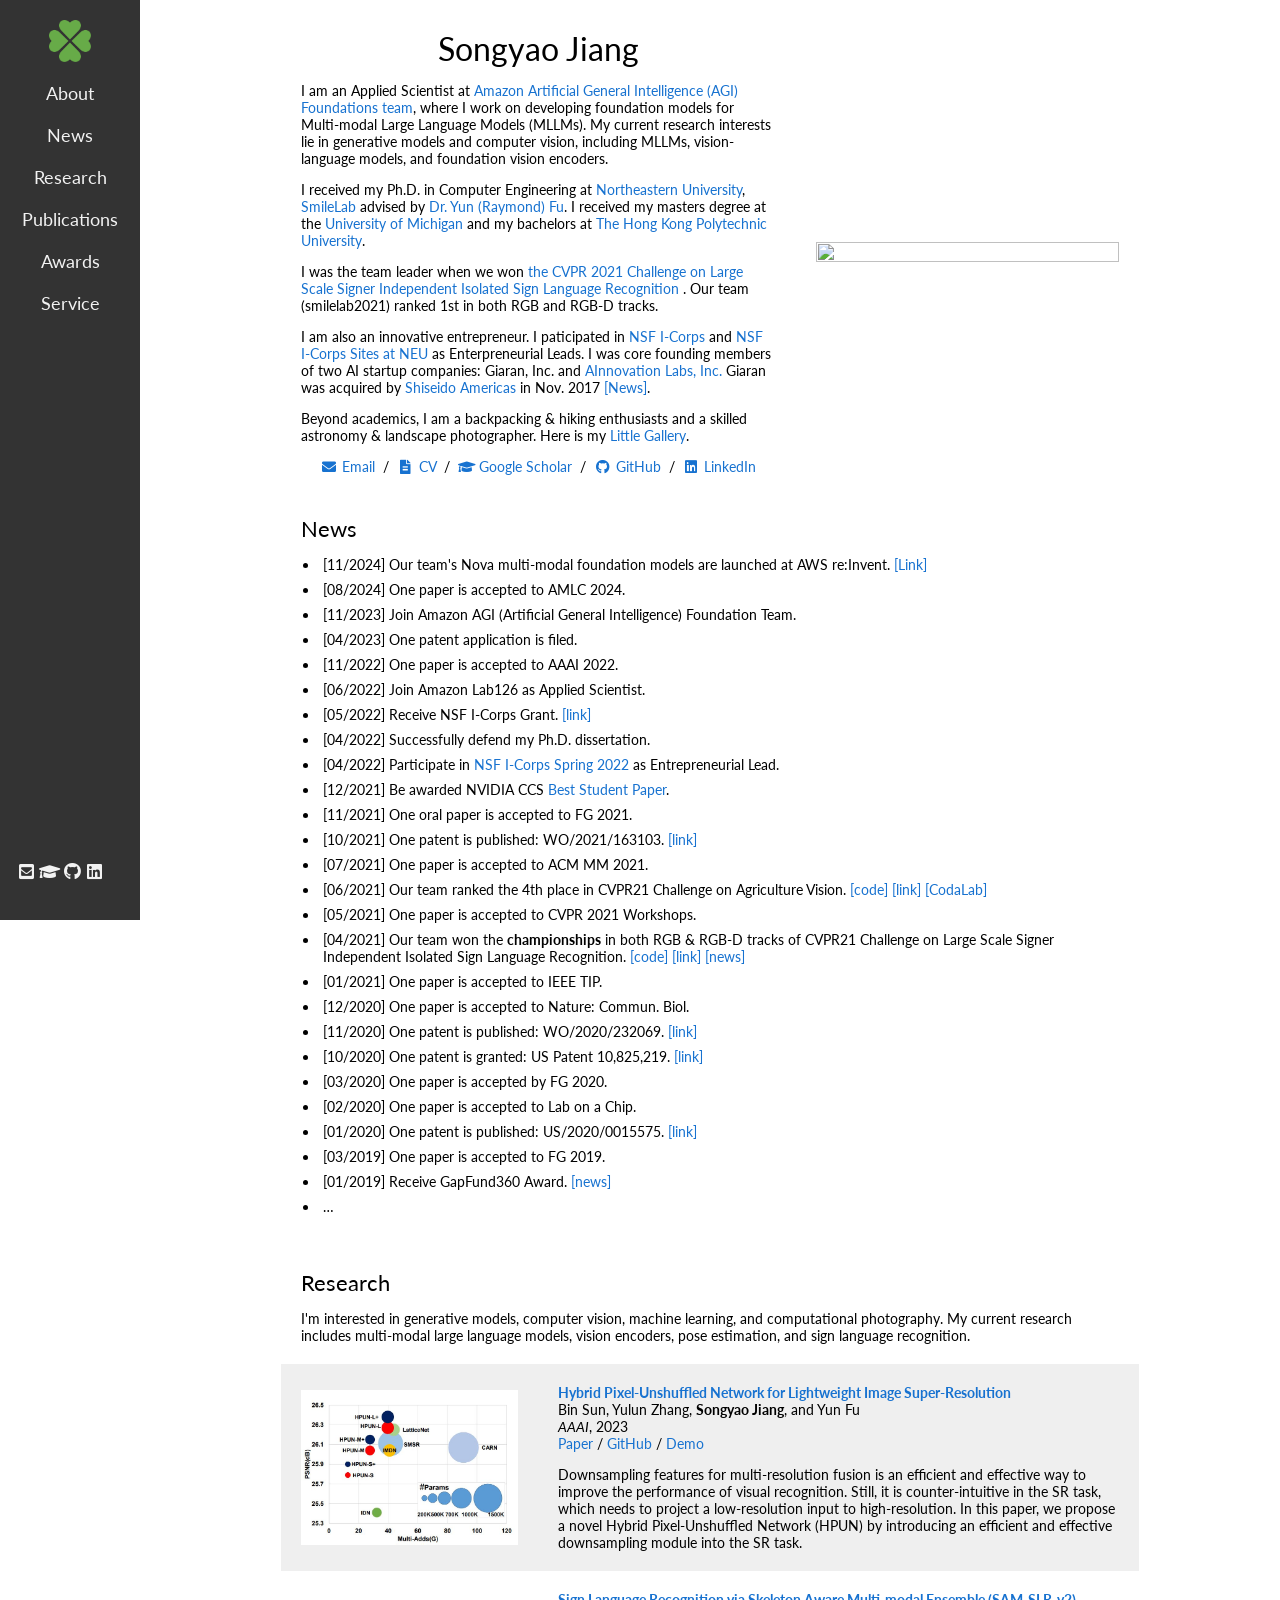
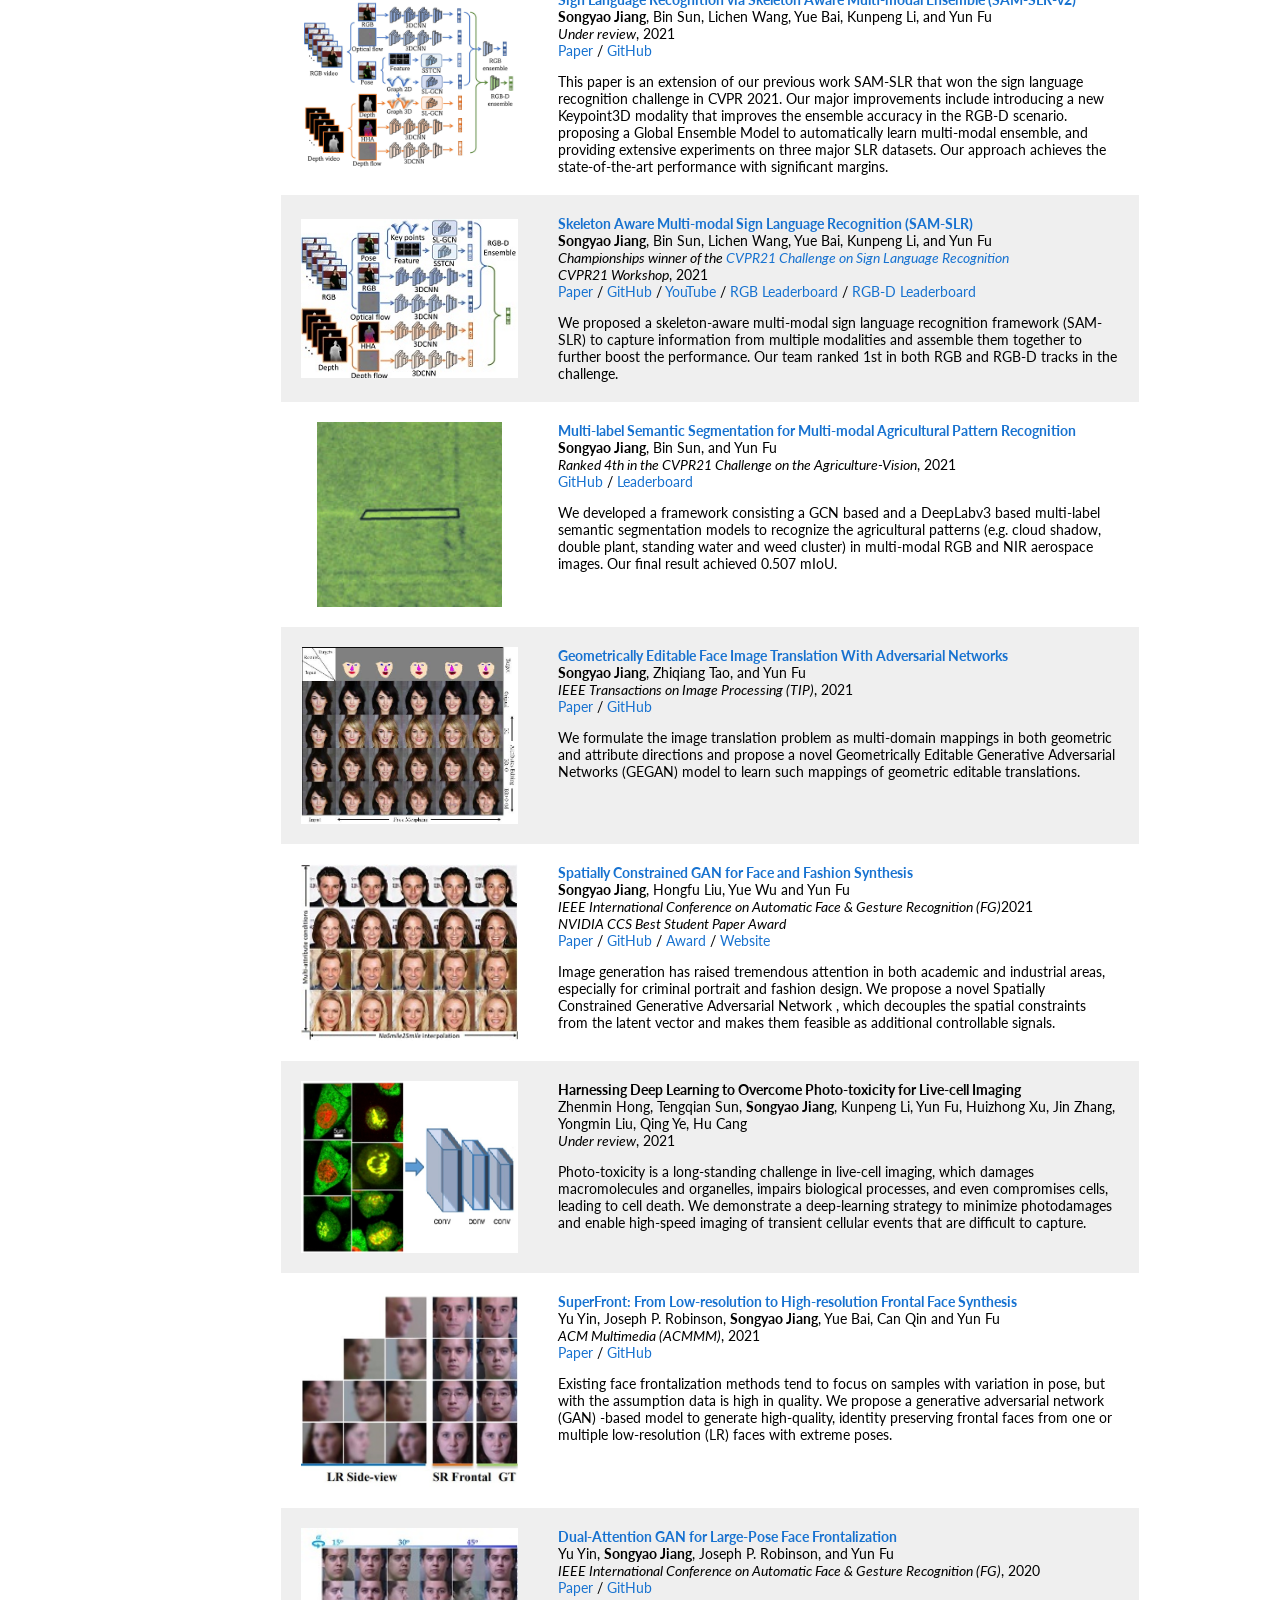
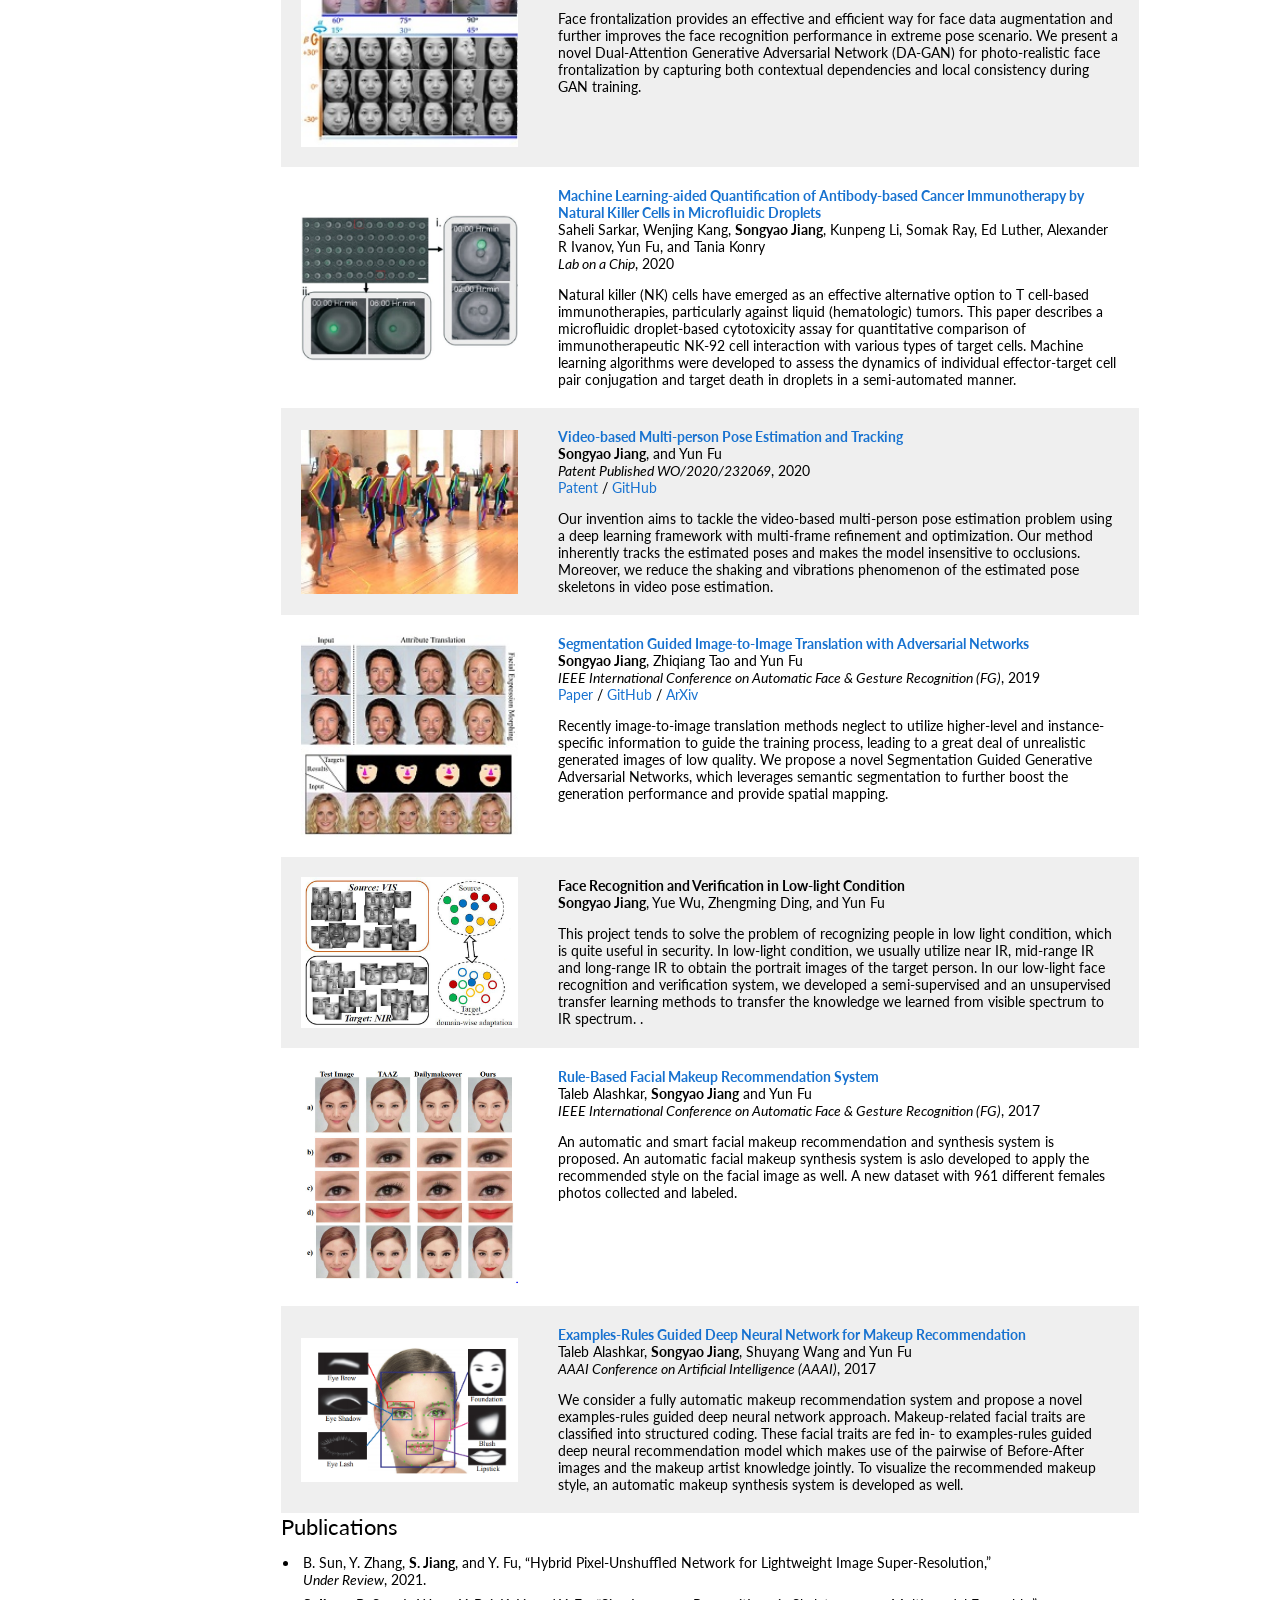
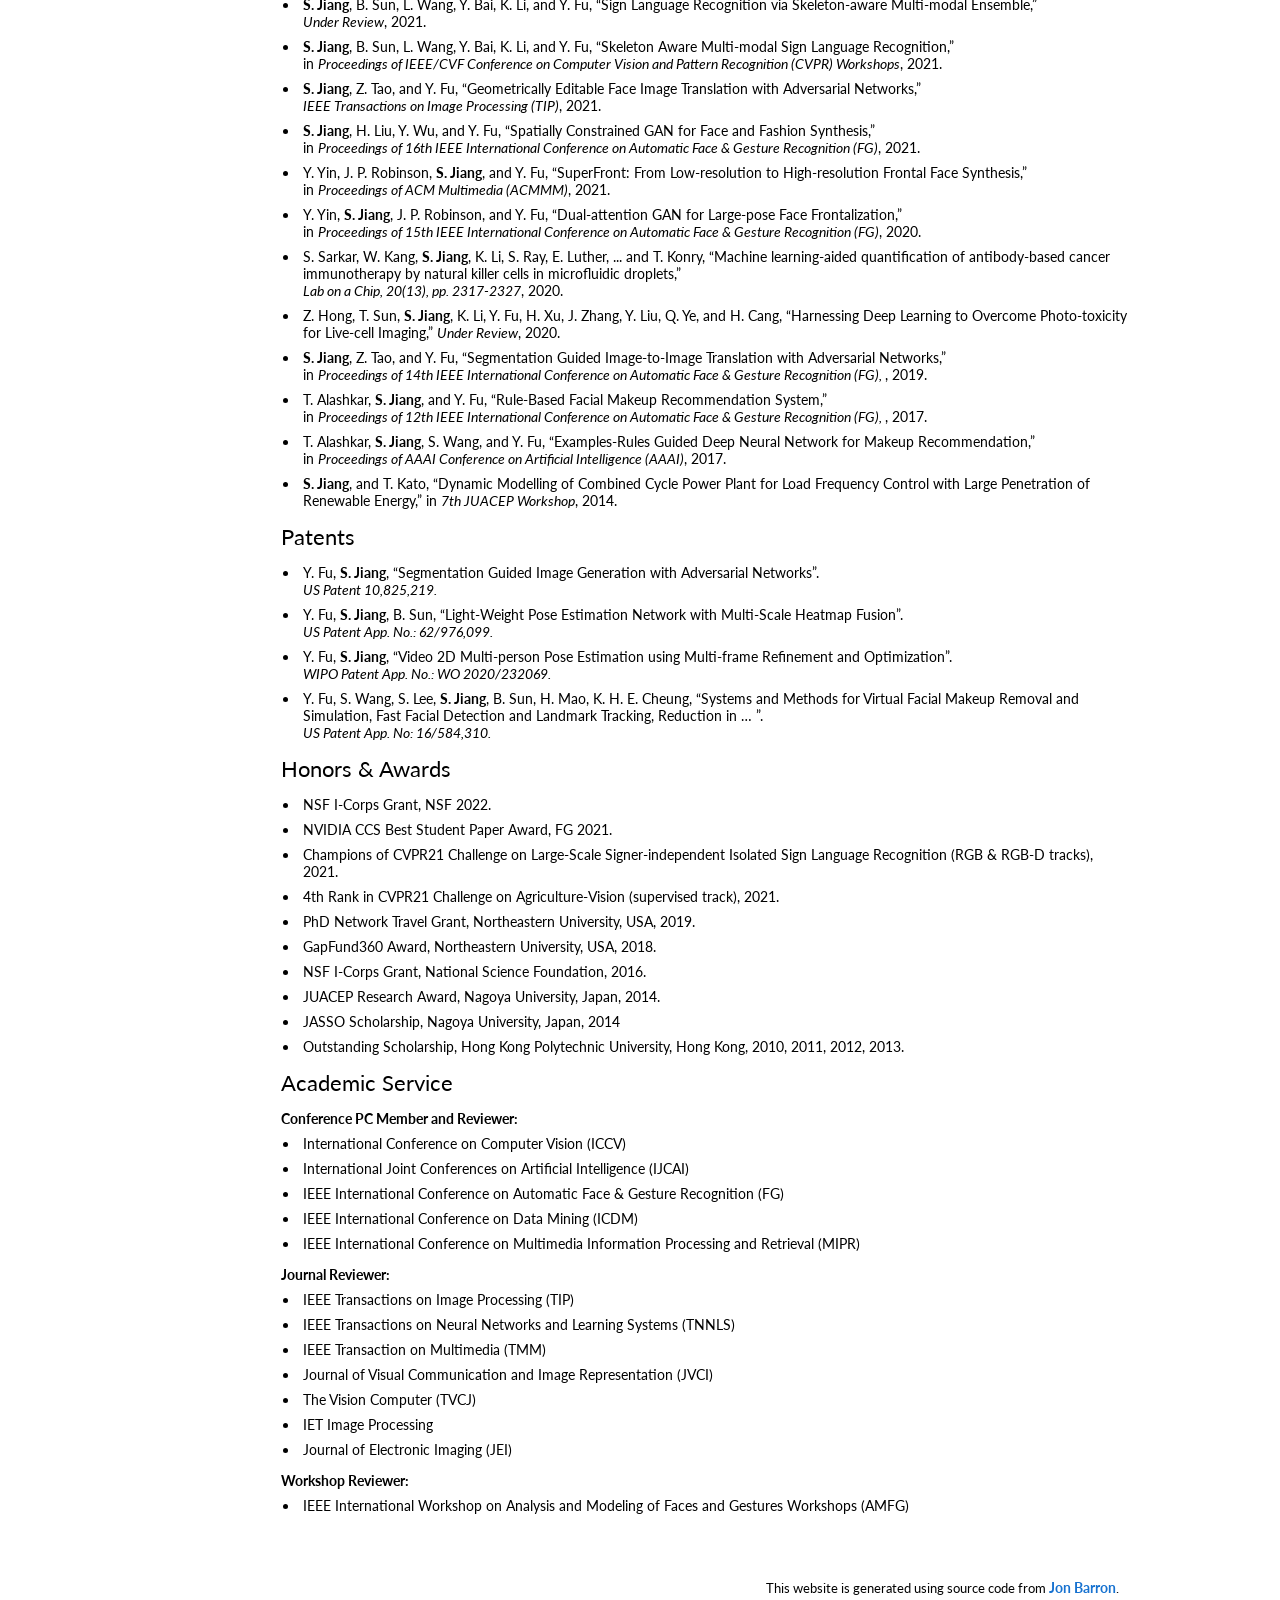
==== index.html @ c7ba7ad6 "update news" ====
<!DOCTYPE HTML PUBLIC "-//W3C//DTD HTML 4.01 Transitional//EN">
<html lang="en">
  <head>
    <!-- Global site tag (gtag.js) - Google Analytics -->
    <script async src="https://www.googletagmanager.com/gtag/js?id=UA-132141027-1"></script>
    <script>
      window.dataLayer = window.dataLayer || [];
      function gtag(){dataLayer.push(arguments);}
      gtag('js', new Date());

      gtag('config', 'UA-132141027-1');
    </script>
    <meta name=viewport content="width=device-width">
    <meta name="generator" content="HTML Tidy for Linux/x86 (vers 11 February 2007), see www.w3.org">
    <link rel="icon" type="image/png" href="img/clover.png">
    <title>Songyao Jiang's Homepage</title>
    <!-- <meta http-equiv="Content-Type" content="text/html; charset=us-ascii"> -->
    <meta charset="utf-8">
    <meta http-equiv="X-UA-Compatible" content="IE=edge">
    <link href='https://fonts.googleapis.com/css?family=Lato:400,700,400italic,700italic' rel='stylesheet' type='text/css'>
    <link href="https://cdnjs.cloudflare.com/ajax/libs/font-awesome/5.15.4/css/all.min.css" rel="stylesheet" type='text/css'>
    <link href="https://cdn.rawgit.com/jpswalsh/academicons/master/css/academicons.min.css" rel="stylesheet" type='text/css'>
    <link href="css/font.css" rel="stylesheet" type="text/css">
    <!-- <link href="font/stylesheet.css" rel="stylesheet"> -->
    <!-- main stylesheet -->
    <link href="css/main.css" rel="stylesheet" type="text/css">
  </head>

  <body>
    <div class="sidenav">
      <img src="img/clover.png" align="center" width="30%" alt="clover">
      <!-- <chinesename>姜淞耀</chinesename> -->
      <a href="#about">About</a>
      <a href="#news">News</a>
      <a href="#research">Research</a>
      <a href="#pub">Publications</a>
      <a href="#awards">Awards</a>
      <a href="#service">Service</a>
      <p>
        <a href="mailto:jiangsongyao@gmail.com"><i class="fas fa-fw fa-envelope-square"></i></a>
        <a href="doc/CV_Songyao_Jiang_202304.pdf" target="_blank"><i class="ai fa-fw ai-cv-square"></i></a>
        <a href="https://scholar.google.com/citations?user=Q5E2uoMAAAAJ" target="_blank"><i class="fas fa-fw fa-graduation-cap"></i></a>
        <a href="https://github.com/jackyjsy" target="_blank"><i class="fab fa-fw fa-github" aria-hidden="true"></i></a>
        <a href="https://www.linkedin.com/in/songyao-jiang-739816149/" target="_blank"><i class="fab fa-fw fa-linkedin"></i></a> 
      </p>
    </div>
    <div class="topnav">
      <img src="img/clover.png" width="20px" alt="clover">
      <!-- <chinesename> 姜淞耀</chinesename> -->
      <a href="#about">About</a>
      <a href="#news">News</a>
      <a href="#research">Research</a>
      <a href="#pub">Publications</a>
      <a href="#awards">Awards</a>
      <!-- <a href="#service">Service</a> -->
      <!-- <a href="mailto:jiangsongyao@gmail.com"><i class="fas fa-fw fa-envelope-square"></i></a>
      <a href="doc/CV_Songyao_Jiang_20210901.pdf" target="_blank"><i class="ai fa-fw ai-cv-square"></i></a>
      <a href="https://scholar.google.com/citations?user=Q5E2uoMAAAAJ" target="_blank"><i class="fas fa-fw fa-graduation-cap"></i></a>
      <a href="https://github.com/jackyjsy" target="_blank"><i class="fab fa-fw fa-github" aria-hidden="true"></i></a>
      <a href="https://www.linkedin.com/in/songyao-jiang-739816149/" target="_blank"><i class="fab fa-fw fa-linkedin"></i></a>  -->
    </div>

  <!-- <table width="900" border="0" align="center" cellspacing="0" cellpadding="0" style="padding-left: 140px;"> -->
  <!-- <table style="width:100%;max-width:900px;min-width:600px;border:0px;border-spacing:0px;border-collapse:separate;margin-right:auto;margin-left:auto;padding-left:140px;"> -->
    <table class="all">
    <tr>
    <td>
      <table width="100%" align="center" border="0" cellspacing="0" cellpadding="20">
      <a class="anchor" id="about"></a>
      <tr>
        <td class="hero-top">
          <img src="img/songyao_jiang_2022.png">
        </td>
      </tr>
      <tr>
        <td class="hero-left" valign="middle">
        <p align="center">
          <name>Songyao Jiang</name>
          <!-- <name class="chinesename"> 姜淞耀</name> -->
        </p>
        <p>
          I am an Applied Scientist at <a href="https://aws.amazon.com/what-is/artificial-general-intelligence/">Amazon Artificial General Intelligence (AGI) Foundations team</a>, where I work on developing foundation models for Multi-modal Large Language Models (MLLMs). 
          My current research interests lie in generative models and computer vision, including MLLMs, vision-language models, and foundation vision encoders.
        </p>
        <p>I received my Ph.D. in Computer Engineering at <a href="http://www.northeastern.edu/">Northeastern University</a>, 
          <a href="https://web.northeastern.edu/smilelab/">SmileLab</a> 
          advised by <a href="http://www1.ece.neu.edu/~yunfu/">Dr. Yun (Raymond) Fu</a>. I received my masters degree at the <a href="https://www.umich.edu/">University of Michigan</a> 
          and my bachelors at <a href="https://www.polyu.edu.hk/">The Hong Kong Polytechnic University</a>. 
        </p>
        <!-- <p>
          My current research interests lie in computer vision and deep learning. I am good at applying deep learning to real-world problems. 
        </p> -->
        <p>I was the team leader when we won 
          <a href="http://chalearnlap.cvc.uab.es/challenge/43/description/"> the CVPR 2021 Challenge on Large Scale Signer Independent Isolated Sign Language Recognition </a>. 
          Our team (smilelab2021) ranked 1st in both RGB and RGB-D tracks.
        </p>
        <p>I am also an innovative entrepreneur. I paticipated in <a href="https://www.nsf.gov/news/special_reports/i-corps/">NSF I-Corps</a> and <a href="https://www.northeastern.edu/cri/resources/i-corps/">NSF I-Corps Sites at NEU</a> as Enterpreneurial Leads. I was core founding members of two AI startup companies: Giaran, Inc. and <a href="https://ainnovationlabs.com/">AInnovation Labs, Inc.</a> 
          Giaran was acquired by <a href="https://www.shiseido.com/">Shiseido Americas</a> in Nov. 2017 <a href="https://www.businesswire.com/news/home/20171107006109/en/Shiseido-Americas-Acquires-Giaran/">[News]</a>.
        </p>
        <p>
          <!-- At Google I've worked on <a href="http://googleresearch.blogspot.com/2014/04/lens-blur-in-new-google-camera-app.html">Lens Blur</a>, <a href="http://googleresearch.blogspot.com/2014/10/hdr-low-light-and-high-dynamic-range.html">HDR+</a>, <a href="https://www.google.com/get/cardboard/jump/">Jump</a>, <a href="https://research.googleblog.com/2017/10/portrait-mode-on-pixel-2-and-pixel-2-xl.html">Portrait Mode</a>, and <a href="https://www.youtube.com/watch?v=JSnB06um5r4">Glass</a>. -->
        </p>
        <p>
          Beyond academics, I am a backpacking & hiking enthusiasts and a skilled astronomy & landscape photographer. Here is my <a href="http://photography.songyaojiang.com">Little Gallery</a>.
        </p>
        <!-- <p>
          I did my PhD at <a href="http://www.eecs.berkeley.edu/">UC Berkeley</a>, where I was advised by <a href="http://www.cs.berkeley.edu/~malik/">Jitendra Malik</a> and funded by the <a href="http://www.nsfgrfp.org/">NSF GRFP</a>. I've spent time at <a href="https://en.wikipedia.org/wiki/Google_X">Google[x]</a>, <a href="http://groups.csail.mit.edu/vision/welcome/">MIT CSAIL</a>, <a href="http://www.captricity.com/">Captricity</a>, <a href="https://www.nasa.gov/ames">NASA Ames</a>, <a href="http://www.google.com/">Google NYC</a>, the <a href="http://mrl.nyu.edu/">NYU MRL</a>, <a href="http://www.nibr.com/">Novartis</a>, and <a href="http://www.astrometry.net/">Astrometry.net</a>. I did my bachelors at the <a href="http://cs.toronto.edu">University of Toronto</a>.
        </p> -->
        <p align=center>
          <a href="mailto:jiangsongyao@gmail.com"><i class="fas fa-fw fa-envelope"></i> Email</a> &nbsp/&nbsp
          <a href="doc/CV_Songyao_Jiang_202304.pdf" target="_blank"><i class="fas fa-fw fa-file-alt"></i> CV</a> &nbsp/&nbsp
          <!-- <a href="doc/SongyaoJiang-bio.txt">Biography</a> &nbsp/&nbsp -->
          <a href="https://scholar.google.com/citations?user=Q5E2uoMAAAAJ" target="_blank"><i class="fas fa-fw fa-graduation-cap"></i> Google Scholar </a> &nbsp/&nbsp
          <a href="https://github.com/jackyjsy" target="_blank"><i class="fab fa-fw fa-github" aria-hidden="true"></i> GitHub</a> &nbsp/&nbsp
          <a href="https://www.linkedin.com/in/songyao-jiang-739816149/" target="_blank"><i class="fab fa-fw fa-linkedin"></i> LinkedIn </a> 
          <!-- &nbsp/&nbsp -->
          <!-- <a href="http://photography.songyaojiang.com"> Gallery </a> &nbsp/&nbsp -->
          <!-- <a href="https://syjiangblog.wordpress.com/"> Blog </a> -->
        </p>
        </td>
        <td class="hero-right">
          <img src="img/songyao_jiang_2022.png" width="100%">
        </td>
      </tr>
      </table>
      <table width="100%" align="center" border="0" cellspacing="0" cellpadding="20">
        <tr>
          <td width="100%" valign="middle">
            <a class="anchor" id="news"></a>
            <heading>News</heading>
            <!-- <p> -->
              <ul>
                <li>[11/2024] Our team's Nova multi-modal foundation models are launched at AWS re:Invent. <a href="https://aws.amazon.com/cn/blogs/aws/introducing-amazon-nova-frontier-intelligence-and-industry-leading-price-performance/">[Link]</a></li>
                <li>[08/2024] One paper is accepted to AMLC 2024.</li>
                <li>[11/2023] Join Amazon AGI (Artificial General Intelligence) Foundation Team.</li>
                <li>[04/2023] One patent application is filed.</li>
                <li>[11/2022] One paper is accepted to AAAI 2022.</li>
                <li>[06/2022] Join Amazon Lab126 as Applied Scientist.</li>
                <li>[05/2022] Receive NSF I-Corps Grant. <a href="https://www.paperdigest.org/grant/?grant_id=nsf_2224289">[link]</a></li>
                <li>[04/2022] Successfully defend my Ph.D. dissertation.</li>
                <li>[04/2022] Participate in <a href="https://www.nsf.gov/news/special_reports/i-corps/teams.jsp">NSF I-Corps Spring 2022</a> as Entrepreneurial Lead.</li>
                <li>[12/2021] Be awarded NVIDIA CCS <a href="doc/best_student_paper.pdf">Best Student Paper</a>. </li>
                <li>[11/2021] One oral paper is accepted to FG 2021. </li>
                <li>[10/2021] One patent is published: WO/2021/163103. 
                  <a href="https://patents.google.com/patent/WO2021163103A1/">[link]</a>
                </li>
                <li>[07/2021] One paper is accepted to ACM MM 2021.</li>
                <li>[06/2021] Our team ranked the 4th place in CVPR21 Challenge on Agriculture Vision. 
                  <a href="https://github.com/jackyjsy/CVPR21Chal-Agrivision">[code]</a> 
                  <a href="https://www.agriculture-vision.com/agriculture-vision-2021/prize-challenge-2021">[link]</a> 
                  <a href="https://competitions.codalab.org/competitions/30690?secret_key=cd446fcd-0ed2-4e51-bd9f-f0da9a4c472a#results">[CodaLab]</a> 
                </li>
                <li>[05/2021] One paper is accepted to CVPR 2021 Workshops.</li>
                <li>[04/2021] Our team won the <strong>championships</strong> in both RGB & RGB-D tracks of CVPR21 Challenge on Large Scale Signer Independent Isolated Sign Language Recognition. 
                  <a href="https://github.com/jackyjsy/CVPR21Chal-SLR">[code]</a> 
                  <a href="https://chalearnlap.cvc.uab.cat/challenge/43/description/">[link]</a> 
                  <a href="https://coe.northeastern.edu/news/smile-lab-wins-1st-at-conference-on-computer-vision-and-pattern-recognition/">[news]</a>
                </li>
                <li>[01/2021] One paper is accepted to IEEE TIP.</li>
                <li>[12/2020] One paper is accepted to Nature: Commun. Biol.</li>
                <li>[11/2020] One patent is published: WO/2020/232069.
                  <a href="https://patents.google.com/patent/WO2020232069A1/en">[link]</a>
                </li>
                <li>[10/2020] One patent is granted: US Patent 10,825,219.
                  <a href="https://patents.google.com/patent/US10825219B2/en/">[link]</a>
                </li>
                <li>[03/2020] One paper is accepted by FG 2020.</li>
                <li>[02/2020] One paper is accepted to Lab on a Chip.</li>
                <li>[01/2020] One patent is published: US/2020/0015575.
                  <a href="https://patents.google.com/patent/US20200015575A1/en">[link]</a>
                </li>
                <li>[03/2019] One paper is accepted to FG 2019.</li>
                <li>[01/2019] Receive GapFund360 Award.
                  <a href="https://www.northeastern.edu/cri/news/gapfund360-awardees-announced/">[news]</a>
                </li>
                <li>&hellip;</li>
              </ul>
            <!-- </p> -->

          </td>
        </tr>
      <tr>
        <td width="100%" valign="middle">
          <a class="anchor" id="research"></a>
          <heading>Research</heading>
          <p>
          I'm interested in generative models, computer vision, machine learning, and computational photography. 
          My current research includes multi-modal large language models, vision encoders, pose estimation, and sign language recognition.
          </p>
        </td>
      </tr>
      </table>

  <table class="researchblock" width="100%" align="center" border="0" cellspacing="0" cellpadding="20">
    <tr class="research">
      <td width="30%">
          <a href="img/pixel-unshuffle.jpg"><img src='img/pixel-unshuffle.jpg' width="100%"></a>
      </td>
      <td valign="top" width="75%">
        <p>
          <a href="https://arxiv.org/abs/2203.08921">
          <papertitle>Hybrid Pixel-Unshuffled Network for Lightweight Image Super-Resolution</papertitle></a><br>
          Bin Sun, Yulun Zhang, <strong>Songyao Jiang</strong>, and Yun Fu<br>
          <em>AAAI</em>, 2023<br>
          <a href="https://arxiv.org/abs/2203.08921">Paper </a> /
          <a href="https://github.com/Sun1992/HPUN">GitHub </a> /
          <a href="https://user-images.githubusercontent.com/15020820/203320884-a6756cc4-492e-445b-aa63-79e4ee6cfd21.MP4">Demo</a>
          <p> 
            Downsampling features for multi-resolution fusion is an efficient and effective way to improve the performance of visual recognition. 
            Still, it is counter-intuitive in the SR task, which needs to project a low-resolution input to high-resolution. In this paper, 
            we propose a novel Hybrid Pixel-Unshuffled Network (HPUN) by introducing an efficient and effective downsampling module into the SR task. 
          </p>
      </td>
    </tr>
    <tr>
      <td width="30%">
          <a href="img/sam-slr-v2.jpg"><img src='img/sam-slr-v2.jpg' width="100%"></a>
      </td>
      <td valign="top" width="75%">
        <p>
          <a href="https://github.com/jackyjsy/SAM-SLR-v2">
          <papertitle>Sign Language Recognition via Skeleton Aware Multi-modal Ensemble (SAM-SLR-v2)</papertitle></a><br>
          <strong>Songyao Jiang</strong>, Bin Sun, Lichen Wang, Yue Bai, Kunpeng Li, and Yun Fu<br>
          <em>Under review</em>, 2021<br>
          <a href="https://arxiv.org/abs/2110.06161">Paper </a> / 
          <a href="https://github.com/jackyjsy/sam-slr-v2">GitHub</a><br>
          <p> 
            This paper is an extension of our previous work SAM-SLR that won the sign language recognition challenge in CVPR 2021. 
            Our major improvements include introducing a new Keypoint3D modality that improves the ensemble accuracy in the RGB-D scenario. 
            proposing a Global Ensemble Model to automatically learn multi-modal ensemble,  
            and providing extensive experiments on three major SLR datasets. 
            Our approach achieves the state-of-the-art performance with significant margins.
          </p>
      </td>
    </tr>
    <tr class="research">
      <td width="30%">
          <a href="img/sam-slr_large.jpg"><img src='img/sam-slr.jpg' width="100%"></a>
      </td>
      <td valign="top" width="75%">
        <p>
          <a href="https://github.com/jackyjsy/CVPR21Chal-SLR">
          <papertitle>Skeleton Aware Multi-modal Sign Language Recognition (SAM-SLR)</papertitle></a><br>
          <strong>Songyao Jiang</strong>, Bin Sun, Lichen Wang, Yue Bai, Kunpeng Li, and Yun Fu<br>
          <em>Championships winner of the <a href="http://chalearnlap.cvc.uab.es/challenge/43/description/">CVPR21 Challenge on Sign Language Recognition</a></em><br>
          <em>CVPR21 Workshop</em>, 2021<br>
          <a href="https://openaccess.thecvf.com/content/CVPR2021W/ChaLearn/papers/Jiang_Skeleton_Aware_Multi-Modal_Sign_Language_Recognition_CVPRW_2021_paper.pdf"> Paper </a> / 
          <a href="https://github.com/jackyjsy/CVPR21Chal-SLR">GitHub</a> / 
          <a href="https://youtu.be/S0VEYnle8SA">YouTube</a> /
          <a href="https://competitions.codalab.org/competitions/27901#results"> RGB Leaderboard</a> / 
          <a href="https://competitions.codalab.org/competitions/27902#results">RGB-D Leaderboard</a> <br>
          <p> 
            We proposed a skeleton-aware multi-modal sign language recognition framework (SAM-SLR) to capture information from multiple modalities
            and assemble them together to further boost the performance. Our team ranked 1st in both RGB and RGB-D tracks in the challenge. 
          </p>
      </td>
    </tr>
    <tr>
      <td width="30%" align="center" >
          <a href="img/agrivision.gif"><img src='img/agrivision.gif' width="85%"></a>
      </td>
      <td valign="top" width="75%">
        <p>
          <a href="https://github.com/jackyjsy/CVPR21Chal-Agrivision">
          <papertitle>Multi-label Semantic Segmentation for Multi-modal Agricultural Pattern Recognition</papertitle></a><br>
          <strong>Songyao Jiang</strong>, Bin Sun, and Yun Fu<br>
          <em>Ranked 4th in the CVPR21 Challenge on the Agriculture-Vision</em>, 2021<br>
          
          <a href="https://github.com/jackyjsy/CVPR21Chal-Agrivision">GitHub</a> / 
          <a href="https://competitions.codalab.org/competitions/30690?secret_key=cd446fcd-0ed2-4e51-bd9f-f0da9a4c472a#results">Leaderboard</a><br>
          <p> 
            We developed a framework consisting a GCN based and a DeepLabv3 based multi-label semantic segmentation models to recognize the agricultural patterns (e.g. cloud shadow, double plant, standing water and weed cluster) in multi-modal RGB and NIR aerospace images. Our final result achieved 0.507 mIoU. 
          </p>
          
      </td>
    </tr>
    <tr class="research">
      <td width="30%">
          <a href="img/TIP_GEGAN.jpg"><img src='img/TIP_GEGAN.jpg' width="100%"></a>
      </td>
      <td valign="top" width="75%">
        <p>
          <a href="https://ieeexplore.ieee.org/abstract/document/9336328">
          <papertitle>Geometrically Editable Face Image Translation With Adversarial Networks</papertitle></a><br>
          <strong>Songyao Jiang</strong>, Zhiqiang Tao, and Yun Fu<br>
          <em>IEEE Transactions on Image Processing (TIP)</em>, 2021<br>
          <a href="https://ieeexplore.ieee.org/abstract/document/9336328">Paper</a> / 
          <a href="https://github.com/"> GitHub </a><br>
          <p> 
            We formulate the image translation problem as multi-domain mappings in both geometric and attribute 
            directions and propose a novel Geometrically Editable Generative Adversarial Networks (GEGAN) model to learn such mappings of geometric editable translations.
          </p>
          
      </td>
    </tr>
    <tr>
      <td width="30%">
          <a href="img/image_generation_large.jpg"><img src='img/image_generation.jpg' width="100%"></a>
      </td>
      <td valign="top" width="75%">
        <p>
        <a href="https://jackyjsy.github.io/SCGAN/">
          <papertitle>Spatially Constrained GAN for Face and Fashion Synthesis</papertitle></a><br>
          <strong>Songyao Jiang</strong>, Hongfu Liu, Yue Wu and Yun Fu<br>
          <em>IEEE International Conference on Automatic Face & Gesture Recognition (FG)</em>2021<br>
          <em>NVIDIA CCS Best Student Paper Award</em><br>
          <a href="https://arxiv.org/abs/1905.02320">Paper</a> / 
          <a href="https://github.com/jackyjsy/SCGAN">GitHub</a> /
          <a href="doc/best_student_paper.pdf">Award</a> /
          <a href="https://jackyjsy.github.io/SCGAN/">Website</a><br>
          <p>Image generation has raised tremendous attention
              in both academic and industrial areas, especially
              for criminal portrait and fashion design.
              We propose a novel Spatially Constrained Generative Adversarial Network
              , which decouples the spatial constraints from
              the latent vector and makes them feasible as
              additional controllable signals. </p>
      </td>
    </tr>
    <tr class="research">
      <td width="30%">
          <a href="img/commsbio_large.jpg"><img src='img/commsbio.jpg' width="100%"></a>
      </td>
      <td valign="top" width="75%">
        <p>
          <!-- <a href="https://ieeexplore.ieee.org/abstract/document/9336328"> -->
          <papertitle>Harnessing Deep Learning to Overcome Photo-toxicity for Live-cell Imaging</papertitle></a><br>
          Zhenmin Hong, Tengqian Sun, <strong>Songyao Jiang</strong>, Kunpeng Li, Yun Fu, Huizhong Xu, Jin Zhang, Yongmin Liu, Qing Ye, Hu Cang<br>
          <!-- <em>Nature: Communnications Biology</em>, 2021<br> -->
          <em>Under review</em>, 2021<br>
          <!-- Paper / 
           GitHub <br> -->
          <p> 
            Photo-toxicity is a long-standing challenge in live-cell imaging, which damages macromolecules and organelles,
            impairs biological processes, and even compromises cells, leading to cell death. We demonstrate a deep-learning
            strategy to minimize photodamages and enable high-speed imaging of transient cellular events that are difficult to capture.
          </p>
          
      </td>
    </tr>
    <tr>
      <td width="30%">
          <a href="img/superfront.JPG"><img src='img/superfront.JPG' width="100%"></a>
      </td>
      <td valign="top" width="75%">
        <p>
          <a href="https://arxiv.org/abs/2012.04111">
          <papertitle>SuperFront: From Low-resolution to High-resolution Frontal Face Synthesis</papertitle></a><br>
          Yu Yin, Joseph P. Robinson, <strong>Songyao Jiang</strong>, Yue Bai, Can Qin and Yun Fu<br>
          <em>ACM Multimedia (ACMMM)</em>, 2021<br>
          <a href="https://arxiv.org/abs/2012.04111">Paper</a> / <a href="https://github.com/YuYin1/SuperFront">GitHub</a><br>
          <p> Existing face frontalization methods tend to focus on samples with variation in pose, but with the assumption data 
            is high in quality. We propose a generative adversarial network (GAN) -based model to generate high-quality, 
            identity preserving frontal faces from one or multiple low-resolution (LR) faces with extreme poses. 
          </p>
          
      </td>
    </tr>
    <tr>
    <tr class="research">
      <td width="30%">
          <a href="img/face_frontalization_large.jpg"><img src='img/face_frontalization.jpg' width="100%"></a>
      </td>
      <td valign="top" width="75%">
        <p>
          <a href="https://github.com/YuYin1/DA-GAN">
          <papertitle>Dual-Attention GAN for Large-Pose Face Frontalization</papertitle></a><br>
          Yu Yin, <strong>Songyao Jiang</strong>, Joseph P. Robinson, and Yun Fu<br>
          <em>IEEE International Conference on Automatic Face & Gesture Recognition (FG)</em>, 2020<br>
          <a href="https://arxiv.org/abs/2002.07227">Paper</a> / 
          <a href="https://github.com/YuYin1/DA-GAN"> GitHub </a><br>
          <p> Face frontalization provides an effective and efficient way for face data augmentation and further improves the
            face recognition performance in extreme pose scenario. We present a novel
            Dual-Attention Generative Adversarial Network (DA-GAN) for
            photo-realistic face frontalization by capturing both contextual
            dependencies and local consistency during GAN training. 
          </p>
          
      </td>
    </tr>
    <tr>
      <td width="30%">
          <a href="img/labonchip_2.jpg"><img src='img/labonchip_1.jpg' width="100%"></a>
      </td>
      <td valign="top" width="75%">
        <p>
          <a href="https://pubs.rsc.org/no/content/articlelanding/2020/lc/d0lc00158a/unauth#!divAbstract">
          <papertitle>Machine Learning-aided Quantification of Antibody-based Cancer Immunotherapy by Natural Killer Cells in Microfluidic Droplets</papertitle><br>
          </a>
          Saheli Sarkar, Wenjing Kang, <strong>Songyao Jiang</strong>, Kunpeng Li, Somak Ray, Ed Luther, Alexander R Ivanov, Yun Fu, and Tania Konry<br>
          <em>Lab on a Chip</em>, 2020<br>
          <!-- <a href="https://pubs.rsc.org/no/content/articlelanding/2020/lc/d0lc00158a/unauth#!divAbstract">Paper</a><br> -->
          <p> Natural killer (NK) cells have emerged as an effective alternative option to T cell-based immunotherapies, 
            particularly against liquid (hematologic) tumors. This paper describes a microfluidic 
            droplet-based cytotoxicity assay for quantitative comparison of immunotherapeutic NK-92 cell interaction with various types of target cells. 
            Machine learning algorithms were developed to assess the dynamics of individual effector-target cell pair conjugation and target death in droplets in a semi-automated manner. 
          </p>
          
      </td>
    </tr>
    <tr class="research">
      <td width="30%">
          <a href="img/pose_estimate_large.jpg"><img src='img/pose_estimate.jpg' width="100%"></a>
      </td>
      <td valign="top" width="75%">
        <p>
          <a href="https://patents.google.com/patent/WO2020232069A1/en">
          <papertitle>Video-based Multi-person Pose Estimation and Tracking</papertitle></a><br>
          <strong>Songyao Jiang</strong>, and Yun Fu<br>
          <em>Patent Published WO/2020/232069</em>, 2020<br>
          <a href="https://patents.google.com/patent/WO2020232069A1/en">Patent</a> / 
          <a href="https://github.com/jackyjsy/MultiPoseInferene">GitHub</a><br>
          <p> Our invention aims to tackle the video-based multi-person pose estimation problem using a deep learning framework 
            with multi-frame refinement and optimization. Our method inherently tracks the estimated poses 
            and makes the model insensitive to occlusions. Moreover, we reduce the shaking and vibrations phenomenon of the estimated pose skeletons in video pose estimation.
          </p>
      </td>
    </tr>
    <tr>
      <td width="30%">
          <a href="img/image_translation_large.jpg"><img src='img/image_translation.jpg' width="100%"></a>
      </td>
      <td valign="top" width="75%">
        <p><a href="https://arxiv.org/abs/1901.01569">
          <papertitle>Segmentation Guided Image-to-Image Translation with Adversarial Networks</papertitle></a><br>
          <strong>Songyao Jiang</strong>, Zhiqiang Tao and Yun Fu<br>
          <em>IEEE International Conference on Automatic Face & Gesture Recognition (FG)</em>, 2019 <br>
          <a href="https://arxiv.org/abs/1901.01569">Paper</a> / 
          <a href="https://github.com/jackyjsy/SGGAN">GitHub</a> / 
          <a href="https://arxiv.org/abs/1901.01569">ArXiv</a><br>
          <p> Recently image-to-image translation methods neglect to utilize higher-level and instance-specific
              information to guide the training process, leading to a great
              deal of unrealistic generated images of low quality. We propose a novel Segmentation
              Guided Generative Adversarial Networks, which
              leverages semantic segmentation to further boost the generation
              performance and provide spatial mapping. </p>
      </td>
    </tr>
    <tr class="research">
      <td width="30%">
          <a href="img/domain_adapt.jpg"><img src='img/domain_adapt.jpg' width="100%"></a>
      </td>
      <td valign="top" width="75%">
        <p>
        <!-- <p><a href="https://"> -->
          <papertitle>Face Recognition and Verification in Low-light Condition</papertitle><br>
          <strong>Songyao Jiang</strong>, Yue Wu, Zhengming Ding, and Yun Fu<br>
          <!-- <em></em>2020<br> -->
          <!-- Paper / 
          GitHub<br> -->
          <p> This project tends to solve the problem of recognizing people in low light condition, 
            which is quite useful in security. In low-light condition, we usually utilize near IR, 
            mid-range IR and long-range IR to obtain the portrait images of the target person. 
            In our low-light face recognition and verification system, we developed a semi-supervised and an unsupervised 
            transfer learning methods to transfer the knowledge we learned from visible spectrum to 
            IR spectrum. . 
          </p>
          
      </td>
    </tr>
    <tr>
      <td width="30%">
        <a href="img/rule-based.jpg"><img src='img/rule-based.jpg' width="100%" alt="rule-based"></a>
      </td>
      <td valign="top" width="75%">
        <p><a href="https://ieeexplore.ieee.org/document/7961759">
          <papertitle> Rule-Based Facial Makeup Recommendation System </papertitle></a><br>
          Taleb Alashkar, <strong>Songyao Jiang</strong> and Yun Fu<br>
          <em>IEEE International Conference on Automatic Face & Gesture Recognition (FG)</em>, 2017 <br>
          <!-- <a href="https://ieeexplore.ieee.org/document/7961759">Paper</a> / 
          GitHub<br> -->
          <p>An automatic and smart facial makeup recommendation 
            and synthesis system is proposed. An automatic facial 
            makeup synthesis system is aslo developed to apply the recommended style 
            on the facial image as well. A new dataset with 961 different females photos 
            collected and labeled. </p>
      </td>
    </tr>
    <tr class="research">
      <td width="30%">
        <a href="img/makeup-recommend.png"><img src='img/makeup-recommend.png' width="100%" alt="makeup-recommend"></a>
      </td>
      <td valign="top" width="75%">
        <p><a href="https://dl.acm.org/doi/10.5555/3298239.3298377">
          <papertitle>  Examples-Rules Guided Deep Neural Network for Makeup Recommendation</papertitle></a><br>
          Taleb Alashkar, <strong>Songyao Jiang</strong>, Shuyang Wang and Yun Fu<br>
          <em>AAAI Conference on Artificial Intelligence (AAAI)</em>, 2017 <br>
          <!-- <a href="https://dl.acm.org/doi/10.5555/3298239.3298377">Paper</a> / 
          GitHub<br> -->
          <p> We consider a fully automatic makeup recommendation system and propose a novel 
            examples-rules guided deep neural network approach. Makeup-related facial traits are classified into structured 
            coding. These facial traits are fed in- to examples-rules guided deep 
            neural recommendation model which makes use of the pairwise of Before-After images 
            and the makeup artist knowledge jointly. To visualize the recommended makeup 
            style, an automatic makeup synthesis system is developed as well. </p>
      </td>
    </tr>
    </table>
    <table width="100%" align="center" border="0" cellspacing="0" cellpadding="0">
      <tr>
        <td width="100%" valign="middle">
          <a class="anchor" id="pub"></a>
          <heading>Publications</heading>
          <ul>
            <li>B. Sun, Y. Zhang, <strong>S. Jiang</strong>, and Y. Fu, “Hybrid Pixel-Unshuffled Network for Lightweight Image Super-Resolution,”<br/>
              <i>Under Review</i>, 2021.</li>
            <li><strong>S. Jiang</strong>, B. Sun, L. Wang, Y. Bai, K. Li, and Y. Fu, “Sign Language Recognition via Skeleton-aware Multi-modal Ensemble,”<br/>
              <i>Under Review</i>, 2021.</li>
            <li><strong>S. Jiang</strong>, B. Sun, L. Wang, Y. Bai, K. Li, and Y. Fu, “Skeleton Aware Multi-modal Sign Language Recognition,”<br/>
              in <i>Proceedings of IEEE/CVF Conference on Computer Vision and Pattern Recognition (CVPR) Workshops</i>, 2021.</li>
            <li><strong>S. Jiang</strong>, Z. Tao, and Y. Fu, “Geometrically Editable Face Image Translation with Adversarial Networks,”<br/>
              <i>IEEE Transactions on Image Processing (TIP)</i>, 2021.</li>
            <li><strong>S. Jiang</strong>, H. Liu, Y. Wu, and Y. Fu, “Spatially Constrained GAN for Face and Fashion Synthesis,”<br/>
              in <i>Proceedings of 16th IEEE International Conference on Automatic Face & Gesture Recognition (FG)</i>, 2021.</li>
            <li>Y. Yin, J. P. Robinson, <strong>S. Jiang</strong>, and Y. Fu, “SuperFront: From Low-resolution to High-resolution Frontal Face Synthesis,”<br/>
              in <i>Proceedings of ACM Multimedia (ACMMM)</i>, 2021.</li>
            <li>Y. Yin, <strong>S. Jiang</strong>, J. P. Robinson, and Y. Fu, “Dual-attention GAN for Large-pose Face Frontalization,”<br/>
              in <i>Proceedings of 15th IEEE International Conference on Automatic Face & Gesture Recognition (FG)</i>, 2020.</li>
            <li>S. Sarkar, W. Kang, <strong>S. Jiang</strong>, K. Li, S. Ray, E. Luther, ... and T. Konry, “Machine learning-aided quantification of antibody-based cancer immunotherapy by natural killer cells in microfluidic droplets,”<br/>
              <i>Lab on a Chip, 20(13), pp. 2317-2327</i>, 2020.</li>
            <li>Z. Hong, T. Sun, <strong>S. Jiang</strong>, K. Li, Y. Fu, H. Xu, J. Zhang, Y. Liu, Q. Ye, and H. Cang, “Harnessing Deep Learning to Overcome Photo-toxicity for Live-cell Imaging,” 
              <i>Under Review</i>, 2020.</li>
            <li><strong>S. Jiang</strong>, Z. Tao, and Y. Fu, “Segmentation Guided Image-to-Image Translation with Adversarial Networks,”<br/>
              in <i>Proceedings of 14th IEEE International Conference on Automatic Face & Gesture Recognition (FG), </i>, 2019.</li>
            <li>T. Alashkar, <strong>S. Jiang</strong>, and Y. Fu, “Rule-Based Facial Makeup Recommendation System,”<br/>
              in <i>Proceedings of 12th IEEE International Conference on Automatic Face & Gesture Recognition (FG), </i>, 2017.</li>
            <li>T. Alashkar, <strong>S. Jiang</strong>, S. Wang, and Y. Fu, “Examples-Rules Guided Deep Neural Network for Makeup Recommendation,”<br/>
              in <i>Proceedings of AAAI Conference on Artificial Intelligence (AAAI)</i>, 2017.</li>       
            <li><strong>S. Jiang</strong>, and T. Kato, “Dynamic Modelling of Combined Cycle Power Plant for Load Frequency Control with Large Penetration of Renewable Energy,” 
              in <i>7th JUACEP Workshop</i>, 2014.</li>    
          </ul>
        </td>
      </tr>
      <tr>
        <td width="100%" valign="middle">
          <a class="anchor" id="patents"></a>
          <heading>Patents</heading>
          <ul>
            <li>Y. Fu, <strong>S. Jiang</strong>, “Segmentation Guided Image Generation with Adversarial Networks”.<br/>
              <i>US Patent 10,825,219.</i></li>
            <li>Y. Fu, <strong>S. Jiang</strong>, B. Sun, “Light-Weight Pose Estimation Network with Multi-Scale Heatmap Fusion”.<br/>
              <i>US Patent App. No.: 62/976,099.</i></li>
            <li>Y. Fu, <strong>S. Jiang</strong>, “Video 2D Multi-person Pose Estimation using Multi-frame Refinement and Optimization”.<br/>
              <i>WIPO Patent App. No.: WO 2020/232069.</i></li>
            <li>Y. Fu, S. Wang, S. Lee, <strong>S. Jiang</strong>, B. Sun, H. Mao, K. H. E. Cheung, “Systems and Methods for Virtual Facial 
              Makeup Removal and Simulation, Fast Facial Detection and Landmark Tracking, Reduction in … ”.<br/>
              <i>US Patent App. No: 16/584,310.</i></li>
          </ul>
        </td>
      </tr>
      <tr>
        <td width="100%" valign="middle">
          <a class="anchor" id="awards"></a>
          <heading>Honors & Awards</heading>
          <ul>
            <li>NSF I-Corps Grant, NSF 2022.</li>
            <li>NVIDIA CCS Best Student Paper Award, FG 2021.</li>
            <li>Champions of CVPR21 Challenge on Large-Scale Signer-independent Isolated Sign Language Recognition (RGB & RGB-D tracks), 2021.</li>
            <li>4th Rank in CVPR21 Challenge on Agriculture-Vision (supervised track), 2021.</li>
            <li>PhD Network Travel Grant, Northeastern University, USA, 2019.</li>
            <li>GapFund360 Award, Northeastern University, USA, 2018.</li>
            <li>NSF I-Corps Grant, National Science Foundation, 2016.</li>
            <li>JUACEP Research Award, Nagoya University, Japan, 2014.</li>
            <li>JASSO Scholarship, Nagoya University, Japan, 2014</li>
            <li>Outstanding Scholarship, Hong Kong Polytechnic University, Hong Kong, 2010, 2011, 2012, 2013.</li>
          </ul>
        </td>
      </tr>
      <tr>
        <td width="100%" valign="middle">
          <a class="anchor" id="service"></a>
          <heading>Academic Service</heading>
          <ul><strong>Conference PC Member and Reviewer:</strong>
          <li>International Conference on Computer Vision (ICCV)</li>
          <li>International Joint Conferences on Artificial Intelligence (IJCAI)</li>
          <li>IEEE International Conference on Automatic Face & Gesture Recognition (FG)</li>
          <li>IEEE International Conference on Data Mining (ICDM)</li>
          <li>IEEE International Conference on Multimedia Information Processing and Retrieval (MIPR)</li>
          </ul>
          <ul><strong>Journal Reviewer:</strong>
            <li>IEEE Transactions on Image Processing (TIP)</li>
            <li>IEEE Transactions on Neural Networks and Learning Systems (TNNLS)</li>
            <li>IEEE Transaction on Multimedia (TMM)</li>
            <li>Journal of Visual Communication and Image Representation (JVCI)</li>
            <li>The Vision Computer (TVCJ)</li>
            <li>IET Image Processing</li>
            <li>Journal of Electronic Imaging (JEI)</li>
          </ul>
          <ul><strong>Workshop Reviewer:</strong>
            <li>IEEE International Workshop on Analysis and Modeling of Faces and Gestures Workshops (AMFG)</li>
          </ul>
        </td>
      </tr>
    </table>

    <table width="100%" align="center" border="0" cellspacing="0" cellpadding="20">
      <tr>
        <td>
        <br>
        <p align="right">
          <font size="2">
          This website is generated using source code from <a target="_blank" href="https://jonbarron.info/"><strong>Jon Barron</strong></a>.
	        </font>
        </p>
        </td>
      </tr>
      
    </table>
    <table width="10%" align="center" border="0" cellspacing="0" cellpadding="20">
      <script type="text/javascript" id="clstr_globe" src="https://cdn.clustrmaps.com/globe.js?d=C02jbGLeKNPfv3nMc0a1D-t73HzskgbBQUPgjzvtT4c"></script>
    </table>
    </td>
    </tr>
  </table>
  </body>
</html>
---- css/font.css ----
@font-face {
    font-family: 'HYZhuanShuF';
    src: url('../font/HYj1gf.eot');
    src: url('../font/HYj1gf.eot?#iefix') format('embedded-opentype'),
        url('../font/HYj1gf.woff2') format('woff2'),
        url('../font/HYj1gf.woff') format('woff'),
        url('../font/HYj1gf.svg#HYj1gf') format('svg');
    font-weight: normal;
    font-style: normal;
    font-display: swap;
}
---- css/main.css ----
/* Color scheme stolen from Sergey Karayev */
a {
color: #1772d0;
text-decoration:none;
}
a:focus, a:hover {
color: #f09228;
text-decoration:none;
}
body,td,th,tr,p,a {
font-family: 'Lato', Verdana, Helvetica, sans-serif;
font-size: 14px
}
.all{
  width:100%;
  max-width:1000px;
  border:0px;
  border-spacing:0px;
  border-collapse:separate;
  margin-right:auto;
  margin-left:auto;
  padding-left:140px;
}
.research{
  background-color:#EFEFEF;
}
li {
  margin: 8px;
  list-style-position: inside;
  text-indent: -20px;
  padding-left: 1em;
}
ul {
  padding-inline-start: 0px;
}
strong {
font-family: 'Lato', Verdana, Helvetica, sans-serif;
font-size: 14px;
}
heading {
font-family: 'Lato', Verdana, Helvetica, sans-serif;
font-size: 22px;
}
papertitle {
font-family: 'Lato', Verdana, Helvetica, sans-serif;
font-size: 14px;
font-weight: 700
}
name {
font-family: 'Lato', Verdana, Helvetica, sans-serif;
font-size: 32px;
}
a.anchor {
  display: block;
  position: relative;
  top: -100px;
  visibility: hidden;
}
.hero-left
{
  width: 60%;
}
.hero-right
{
  width: 40%;
}
.hero-top {
  display: none;
  width: 100%;
}
.hero-top img {
  display: block;
  margin-left: auto;
  margin-right: auto;
  width: 50%;
}
.one
{
width: 160px;
height: 160px;
position: relative;
}
.two
{
width: 160px;
height: 160px;
position: absolute;
transition: opacity .2s ease-in-out;
-moz-transition: opacity .2s ease-in-out;
-webkit-transition: opacity .2s ease-in-out;
}
.fade {
 transition: opacity .2s ease-in-out;
 -moz-transition: opacity .2s ease-in-out;
 -webkit-transition: opacity .2s ease-in-out;
}
span.highlight {
    background-color: #ffffd0;
}

.sidenav {
  height: 100%;
  width: 140px;
  position: fixed;
  z-index: 1;
  top: 0;
  left: 0;
  background-color: #333;
  overflow-x: hidden;
  padding-top: 20px;
  text-align: center;
}

.sidenav a {
  text-decoration: none;
  font-size: 18px;
  margin-top: 20px;
  text-align: center;
  color: #f2f2f2;
  display: block;
}

.sidenav chinesename {
margin-top: 16px;
margin-bottom: 32px;
font-family: 'HYZhuanShuF';
font-size: 32px;
font-weight: normal;
font-style: normal;
display: block;
color: #f2f2f2;
}

.sidenav a:focus, a:hover {
  color: #f09228;
  text-decoration: underline;
}

.sidenav p {
  text-align: center;
  font-size: 12px;
  position: fixed;
  bottom: 8px;
  color: #f1f1f1;
  margin-left:15px;
  display: flex;
}

.sidenav i {
  text-align: center;
  font-size: 17px;
  margin-left: 1px
}

.sidenav b:focus, b:hover {
  color: #f09228;
  text-decoration:none;
}

.topnav {
  overflow: hidden;
  background-color: #333;
  display: none;
  position: fixed;
  top: 0;
  left: 0;
  right: 0;
}

.topnav chinesename {
  padding: 14px 10px;
  font-family: 'HYZhuanShuF';
  font-size: 18px;
  font-weight: normal;
  font-style: normal;
  color: #f2f2f2;
  float: left;
  }

.topnav img {
  padding: 12px 0px 12px 7px;
  float: left;
}

.topnav a {
  float: left;
  text-align: center;
  text-decoration: none;
  font-size: 14px;
  text-align: center;
  color: #f2f2f2;
  padding: 14px 10px;
}

.topnav a:focus, a:hover {
  color: #f09228;
  text-decoration: underline;
}

.main {
  margin-left: 140px; /* Same as the width of the sidenav */
  /*font-size: 28px; *//* Increased text to enable scrolling */
  /*padding: 0px 10px;*/
}

@media screen and (max-height: 450px) {
  .sidenav {padding-top: 15px;}
  .sidenav a {font-size: 18px;}
}

@media only screen and (max-width: 800px) {
  .all{
    padding-left:0px;
    padding-top:50px;
  }
  .sidenav {
    display: none;
  }
  .topnav {
    display: block;
  }
  .researchblock td{
    padding-left: 10px;
    padding-right: 10px;
  }
}

@media only screen and (max-width: 600px) {
  body,td,th,tr,p,a,papertitle,strong {
    font-family: 'Lato', Verdana, Helvetica, sans-serif;
    font-size: 12px;
  }
  heading {
    font-size: 24px;
  }
  name {
    font-size: 28px;
  }
  .hero-left
  {
    width: 100%;
  }
  .hero-right
  {
    width: 0%;
    display: none;
  }
  .hero-top
  {
    display: block;
  }
  .researchblock td{
    padding-left: 5px;
    padding-right: 5px;
  }
}

@media only screen and (max-width: 450px) {
  .topnav chinesename {
    display: none;
  }
}

@media only screen and (max-width: 370px) {
  .topnav {
    display: none;
  }
  .all{
    padding-top:5px;
  }
}

/* @media
only screen and (-webkit-min-device-pixel-ratio: 2),
only screen and (   min--moz-device-pixel-ratio: 2),
only screen and (     -o-min-device-pixel-ratio: 2/1),
only screen and (        min-device-pixel-ratio: 2),
only screen and (                min-resolution: 192dpi),
only screen and (                min-resolution: 2dppx),
only screen and (max-width: 600px) { 
  body,td,th,tr,p,a,papertitle,strong {
    font-family: 'Lato', Verdana, Helvetica, sans-serif;
    font-size: 10px;
  }
  heading {
    font-size: 18px;
  }
  name {
    font-size: 24px;
  }
}

@media
only screen and (-webkit-min-device-pixel-ratio: 3),
only screen and (   min--moz-device-pixel-ratio: 3),
only screen and (     -o-min-device-pixel-ratio: 3/1),
only screen and (        min-device-pixel-ratio: 3),
only screen and (                min-resolution: 288dpi),
only screen and (                min-resolution: 2dppx),
only screen and (max-width: 600px) { 
  body,td,th,tr,p,a,papertitle,strong {
    font-family: 'Lato', Verdana, Helvetica, sans-serif;
    font-size: 10px;
  }
  heading {
    font-size: 18px;
  }
  name {
    font-size: 24px;
  }
} */
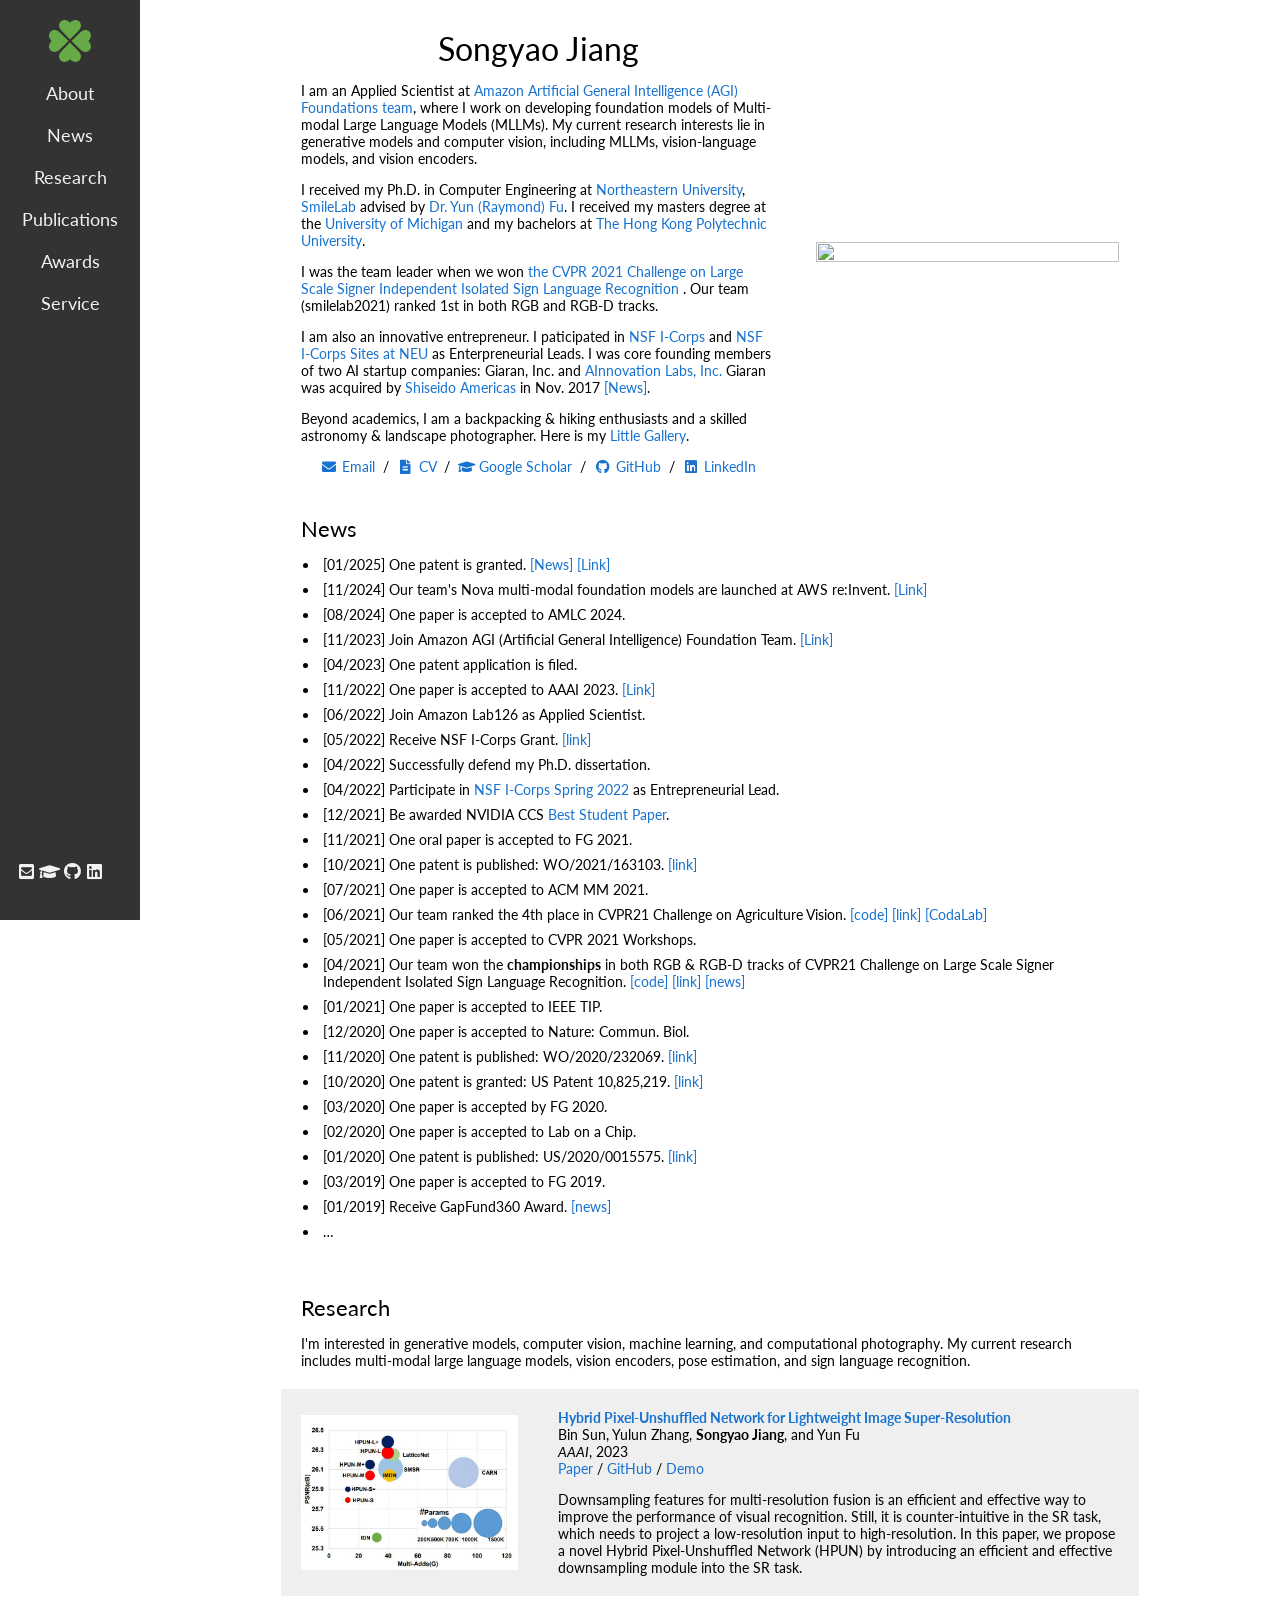
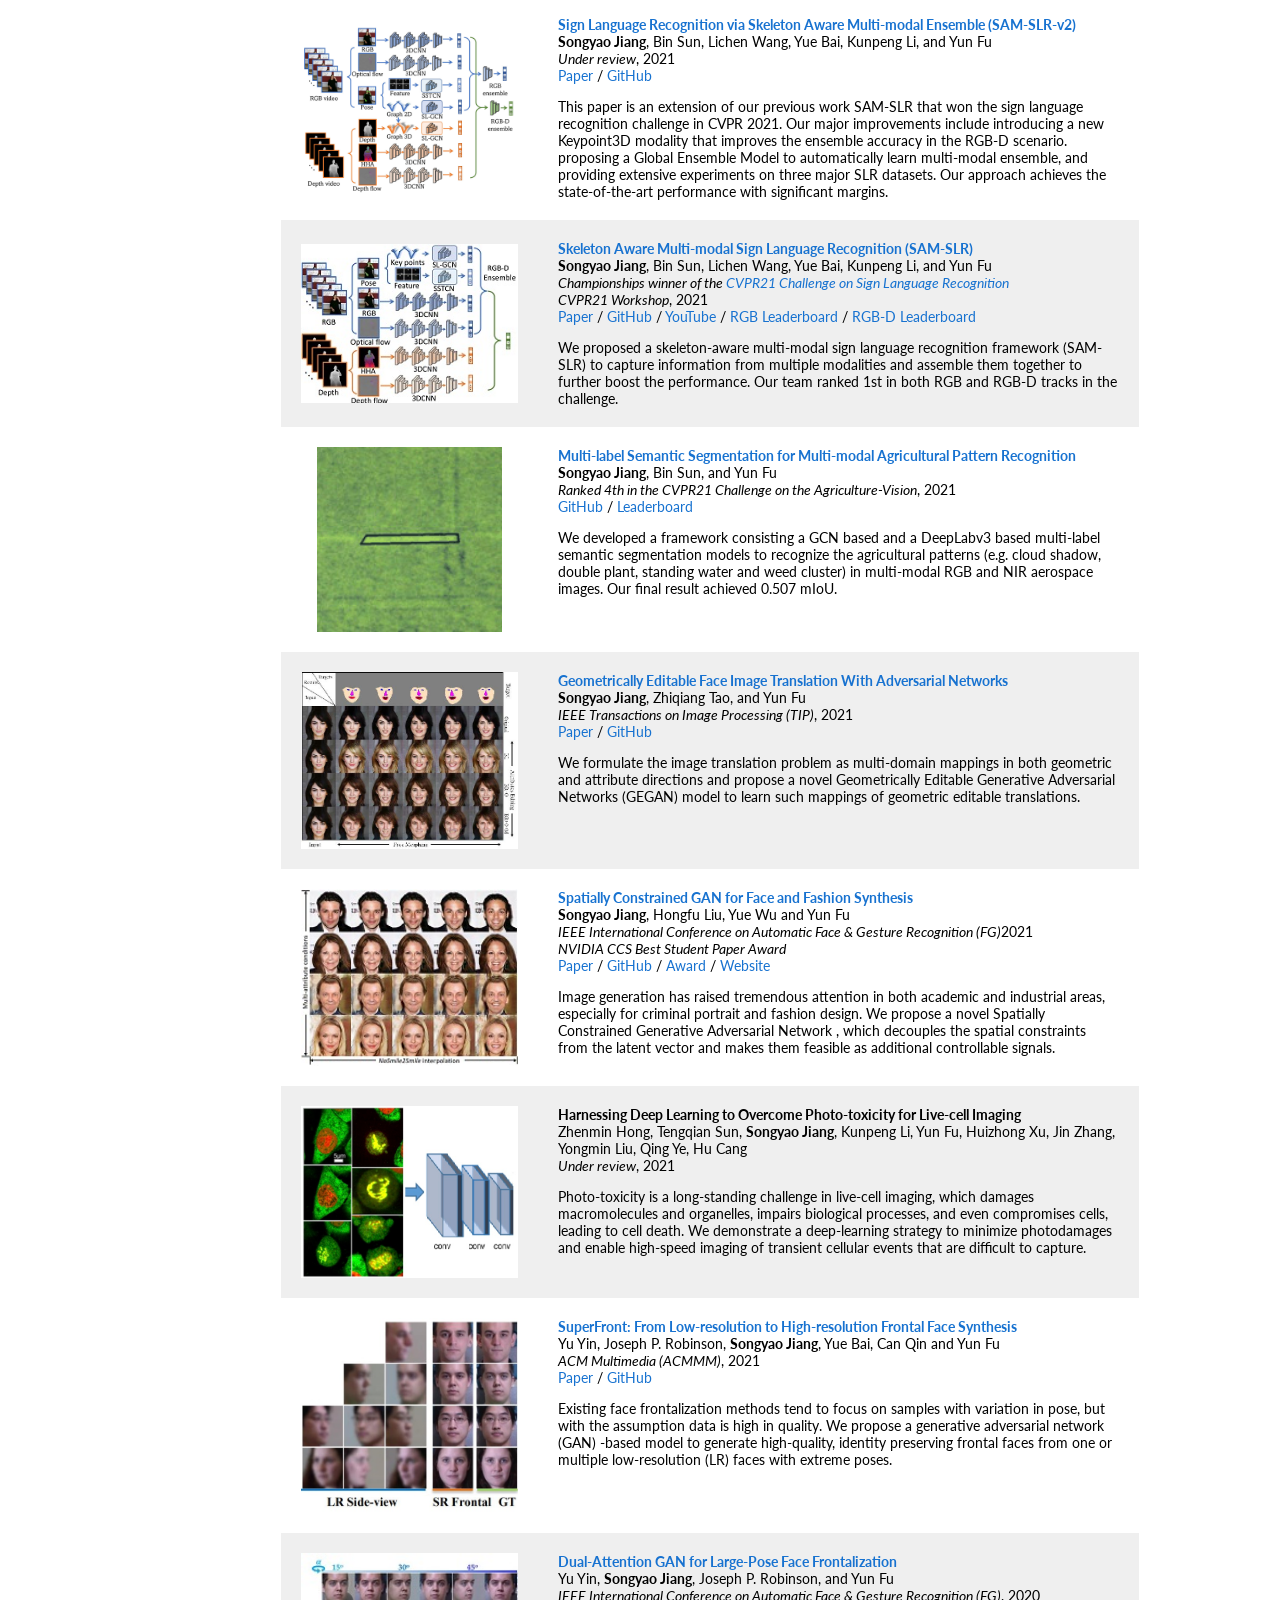
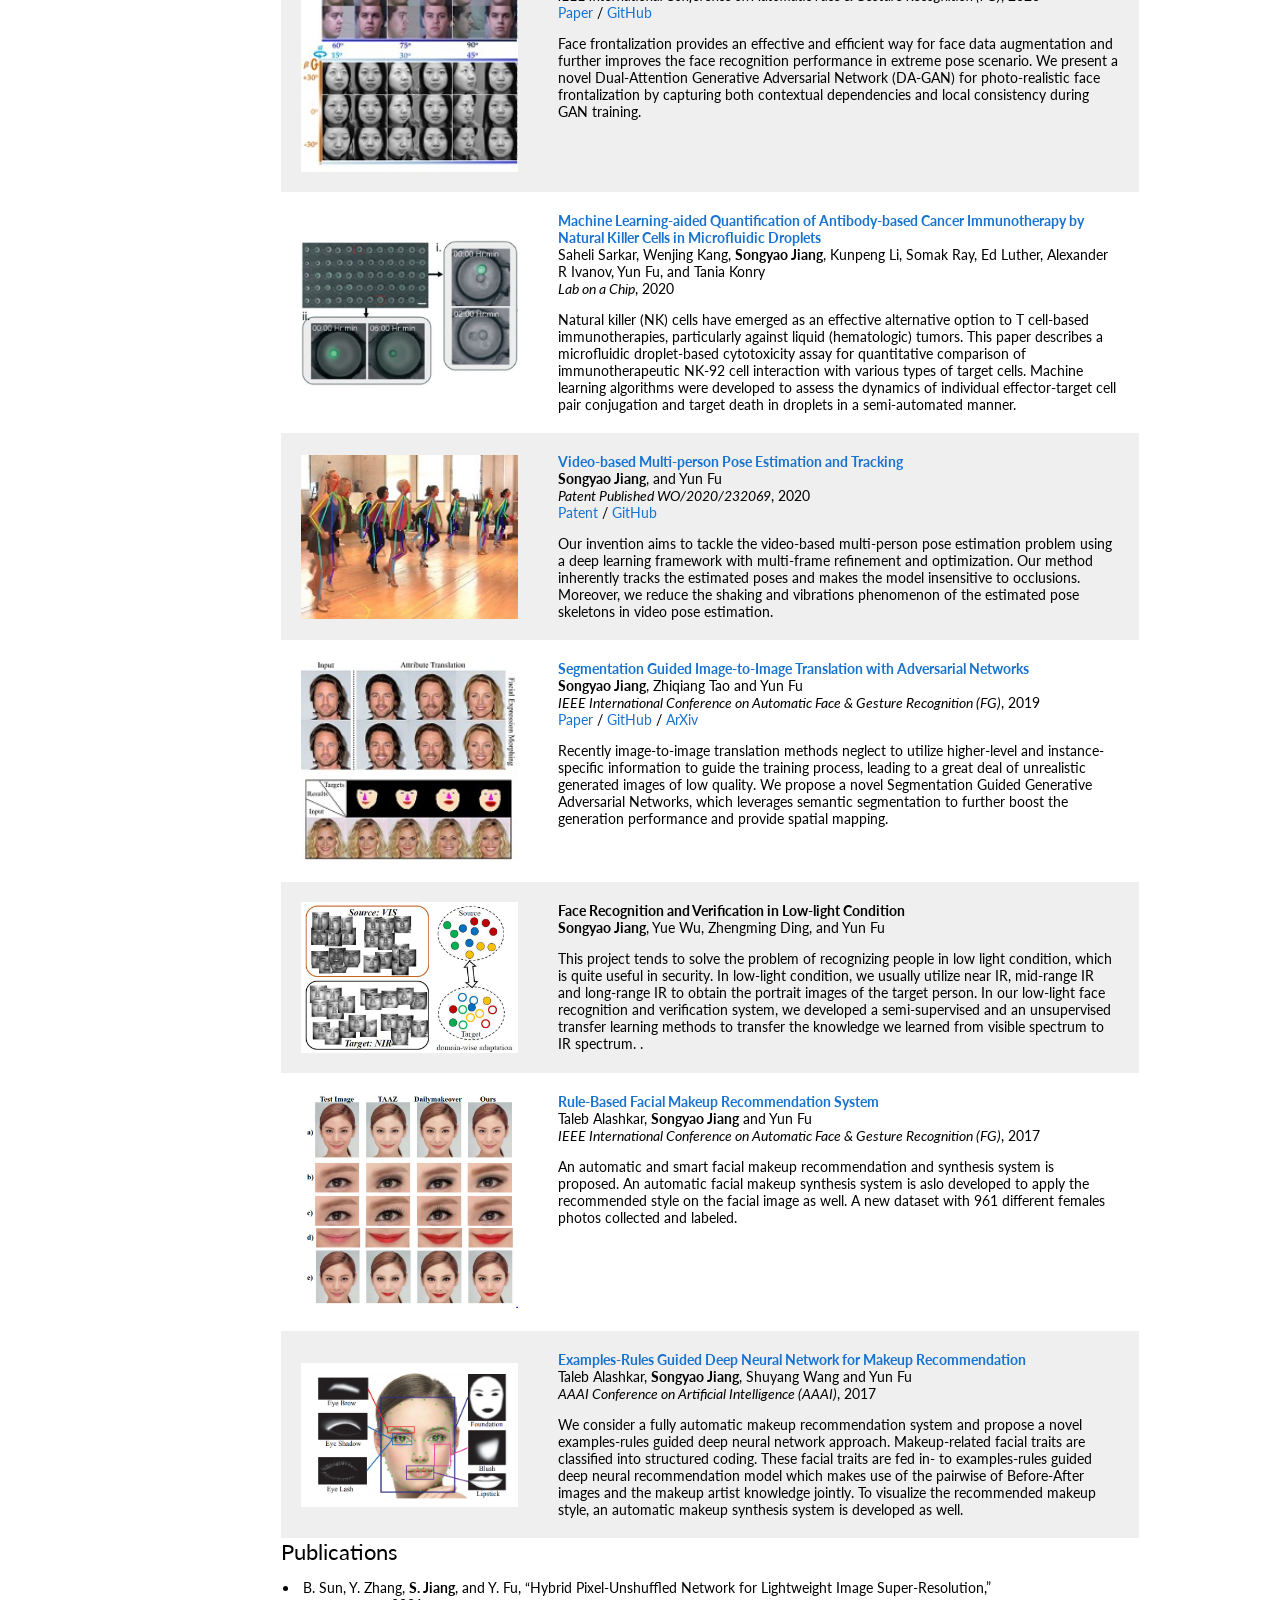
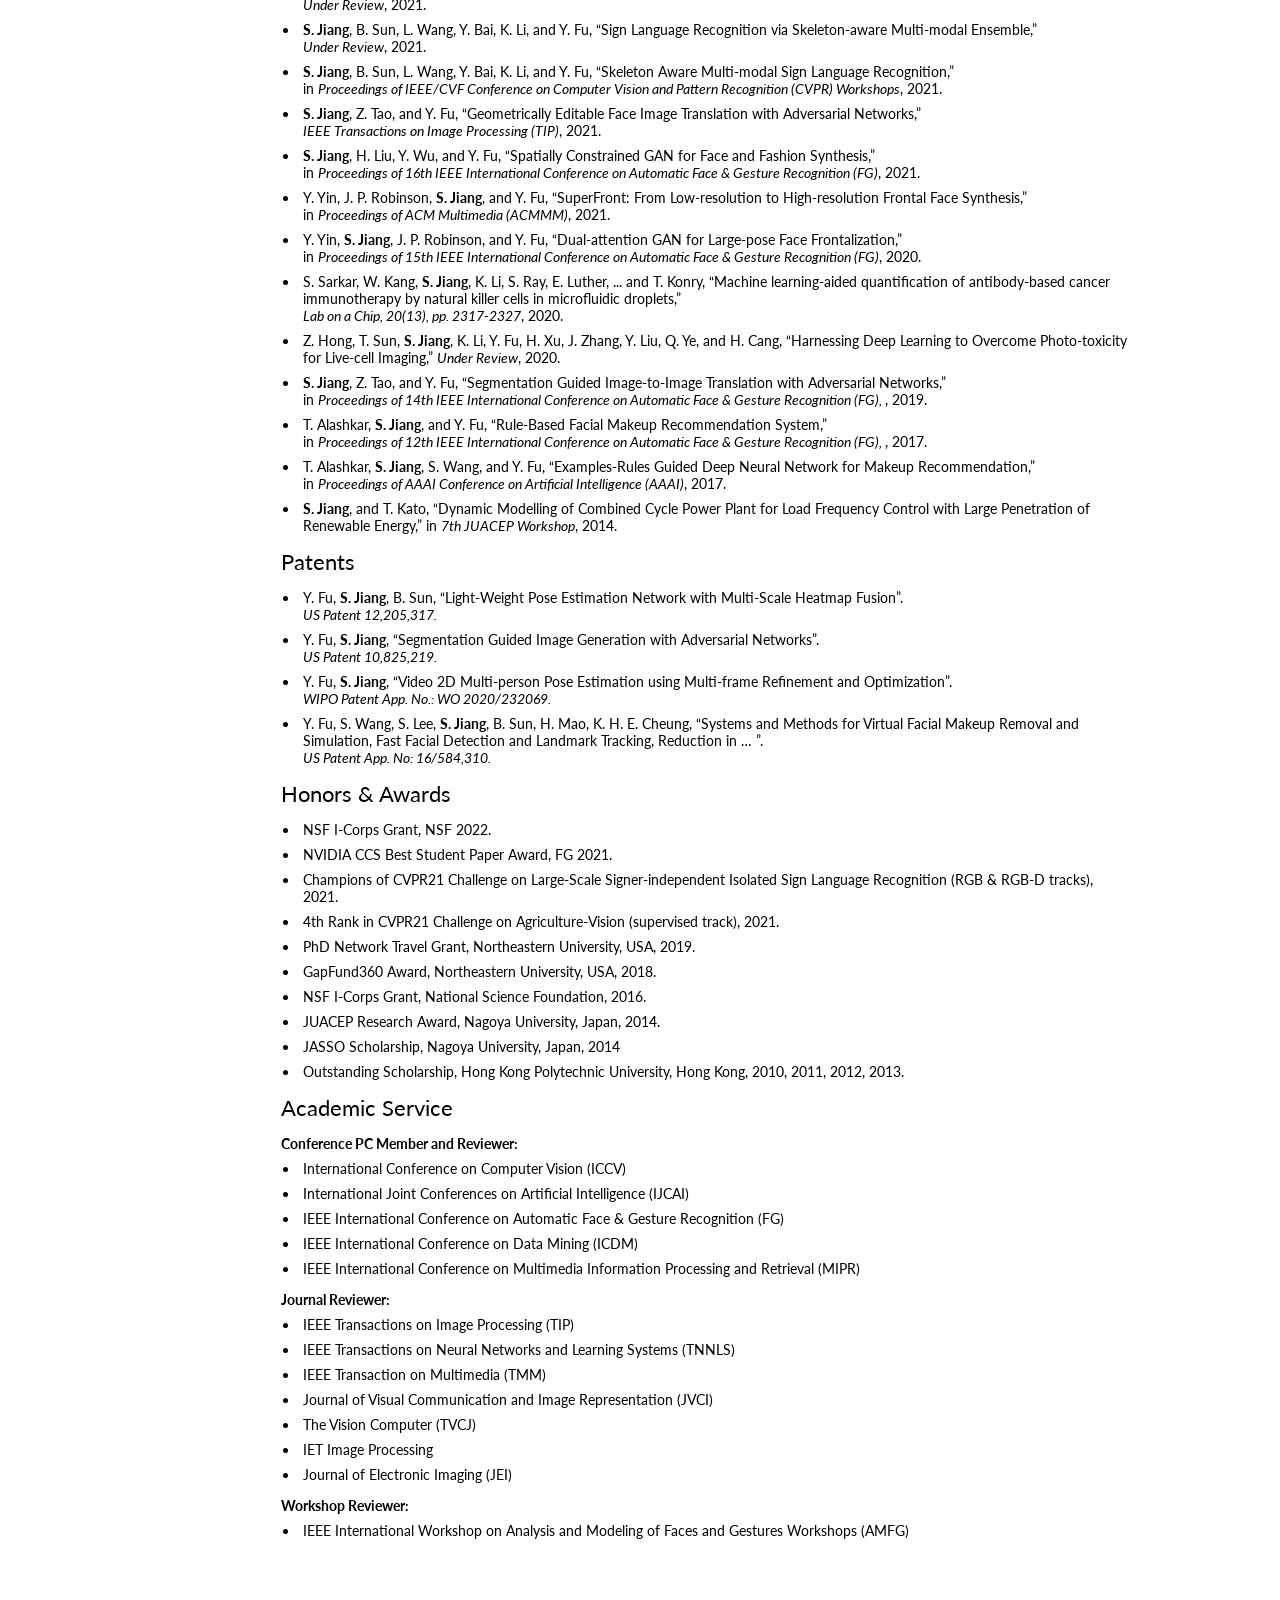
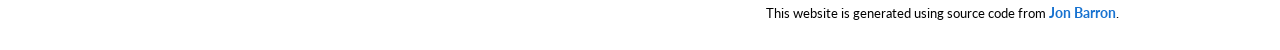
==== commit 230e9964: "update" ====
--- a/index.html
+++ b/index.html
@@ -38,7 +38,7 @@
       <a href="#service">Service</a>
       <p>
         <a href="mailto:jiangsongyao@gmail.com"><i class="fas fa-fw fa-envelope-square"></i></a>
-        <a href="doc/CV_Songyao_Jiang_202304.pdf" target="_blank"><i class="ai fa-fw ai-cv-square"></i></a>
+        <a href="doc/CV_Songyao_Jiang_202501.pdf" target="_blank"><i class="ai fa-fw ai-cv-square"></i></a>
         <a href="https://scholar.google.com/citations?user=Q5E2uoMAAAAJ" target="_blank"><i class="fas fa-fw fa-graduation-cap"></i></a>
         <a href="https://github.com/jackyjsy" target="_blank"><i class="fab fa-fw fa-github" aria-hidden="true"></i></a>
         <a href="https://www.linkedin.com/in/songyao-jiang-739816149/" target="_blank"><i class="fab fa-fw fa-linkedin"></i></a> 
@@ -79,8 +79,8 @@
           <!-- <name class="chinesename"> 姜淞耀</name> -->
         </p>
         <p>
-          I am an Applied Scientist at <a href="https://aws.amazon.com/what-is/artificial-general-intelligence/">Amazon Artificial General Intelligence (AGI) Foundations team</a>, where I work on developing foundation models for Multi-modal Large Language Models (MLLMs). 
-          My current research interests lie in generative models and computer vision, including MLLMs, vision-language models, and foundation vision encoders.
+          I am an Applied Scientist at <a href="https://aws.amazon.com/what-is/artificial-general-intelligence/">Amazon Artificial General Intelligence (AGI) Foundations team</a>, where I work on developing foundation models of Multi-modal Large Language Models (MLLMs). 
+          My current research interests lie in generative models and computer vision, including MLLMs, vision-language models, and vision encoders.
         </p>
         <p>I received my Ph.D. in Computer Engineering at <a href="http://www.northeastern.edu/">Northeastern University</a>, 
           <a href="https://web.northeastern.edu/smilelab/">SmileLab</a> 
@@ -108,7 +108,7 @@
         </p> -->
         <p align=center>
           <a href="mailto:jiangsongyao@gmail.com"><i class="fas fa-fw fa-envelope"></i> Email</a> &nbsp/&nbsp
-          <a href="doc/CV_Songyao_Jiang_202304.pdf" target="_blank"><i class="fas fa-fw fa-file-alt"></i> CV</a> &nbsp/&nbsp
+          <a href="doc/CV_Songyao_Jiang_202501.pdf" target="_blank"><i class="fas fa-fw fa-file-alt"></i> CV</a> &nbsp/&nbsp
           <!-- <a href="doc/SongyaoJiang-bio.txt">Biography</a> &nbsp/&nbsp -->
           <a href="https://scholar.google.com/citations?user=Q5E2uoMAAAAJ" target="_blank"><i class="fas fa-fw fa-graduation-cap"></i> Google Scholar </a> &nbsp/&nbsp
           <a href="https://github.com/jackyjsy" target="_blank"><i class="fab fa-fw fa-github" aria-hidden="true"></i> GitHub</a> &nbsp/&nbsp
@@ -130,11 +130,12 @@
             <heading>News</heading>
             <!-- <p> -->
               <ul>
+                <li>[01/2025] One patent is granted. <a href="https://coe.northeastern.edu/news/patent-awarded-for-lightweight-pose-estimation-network/">[News]</a> <a href="https://patents.google.com/patent/WO2021163103A1/en">[Link]</a></li>
                 <li>[11/2024] Our team's Nova multi-modal foundation models are launched at AWS re:Invent. <a href="https://aws.amazon.com/cn/blogs/aws/introducing-amazon-nova-frontier-intelligence-and-industry-leading-price-performance/">[Link]</a></li>
                 <li>[08/2024] One paper is accepted to AMLC 2024.</li>
-                <li>[11/2023] Join Amazon AGI (Artificial General Intelligence) Foundation Team.</li>
+                <li>[11/2023] Join Amazon AGI (Artificial General Intelligence) Foundation Team. <a href="https://amazon.jobs/pl/business_categories/AGI">[Link]</a></li>
                 <li>[04/2023] One patent application is filed.</li>
-                <li>[11/2022] One paper is accepted to AAAI 2022.</li>
+                <li>[11/2022] One paper is accepted to AAAI 2023. <a href="https://ojs.aaai.org/index.php/AAAI/article/view/25333">[Link]</a></li>
                 <li>[06/2022] Join Amazon Lab126 as Applied Scientist.</li>
                 <li>[05/2022] Receive NSF I-Corps Grant. <a href="https://www.paperdigest.org/grant/?grant_id=nsf_2224289">[link]</a></li>
                 <li>[04/2022] Successfully defend my Ph.D. dissertation.</li>
@@ -536,10 +537,10 @@
           <a class="anchor" id="patents"></a>
           <heading>Patents</heading>
           <ul>
+            <li>Y. Fu, <strong>S. Jiang</strong>, B. Sun, “Light-Weight Pose Estimation Network with Multi-Scale Heatmap Fusion”.<br/>
+              <i>US Patent 12,205,317.</i></li>
             <li>Y. Fu, <strong>S. Jiang</strong>, “Segmentation Guided Image Generation with Adversarial Networks”.<br/>
               <i>US Patent 10,825,219.</i></li>
-            <li>Y. Fu, <strong>S. Jiang</strong>, B. Sun, “Light-Weight Pose Estimation Network with Multi-Scale Heatmap Fusion”.<br/>
-              <i>US Patent App. No.: 62/976,099.</i></li>
             <li>Y. Fu, <strong>S. Jiang</strong>, “Video 2D Multi-person Pose Estimation using Multi-frame Refinement and Optimization”.<br/>
               <i>WIPO Patent App. No.: WO 2020/232069.</i></li>
             <li>Y. Fu, S. Wang, S. Lee, <strong>S. Jiang</strong>, B. Sun, H. Mao, K. H. E. Cheung, “Systems and Methods for Virtual Facial 
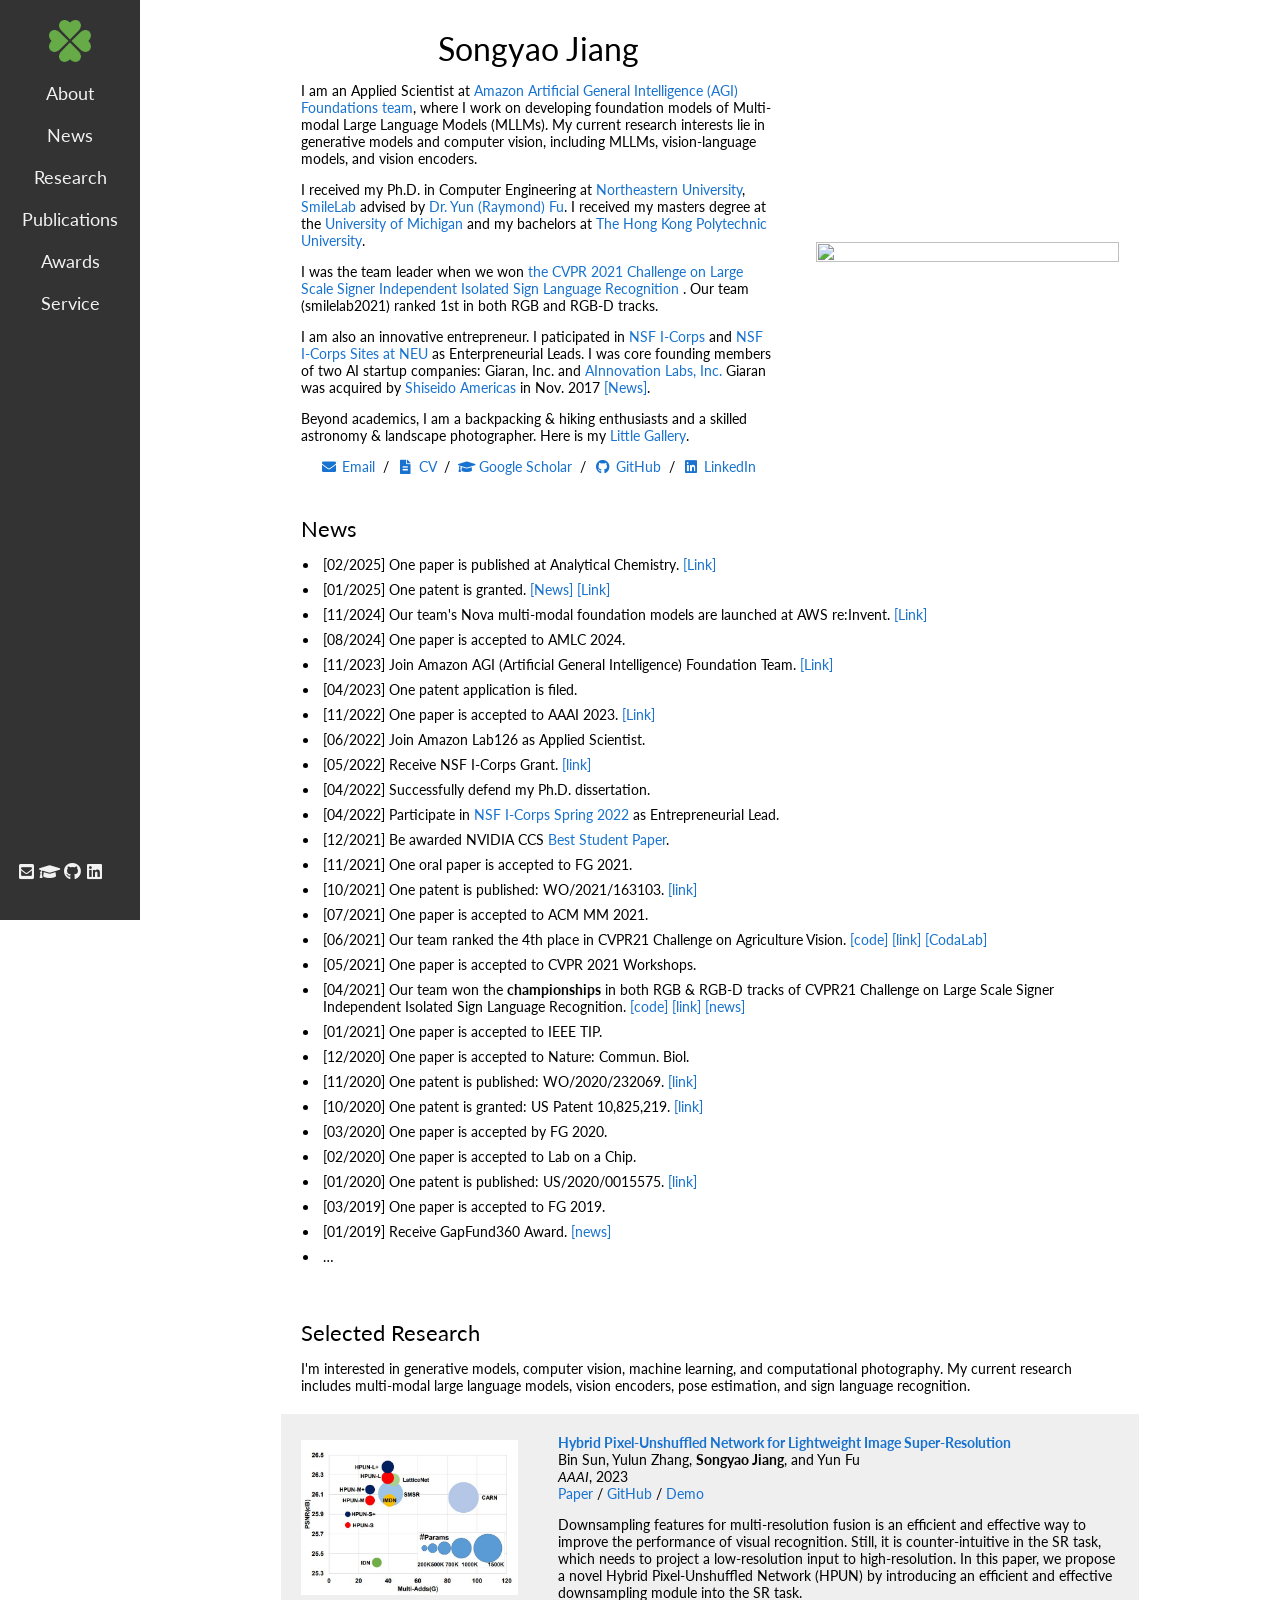
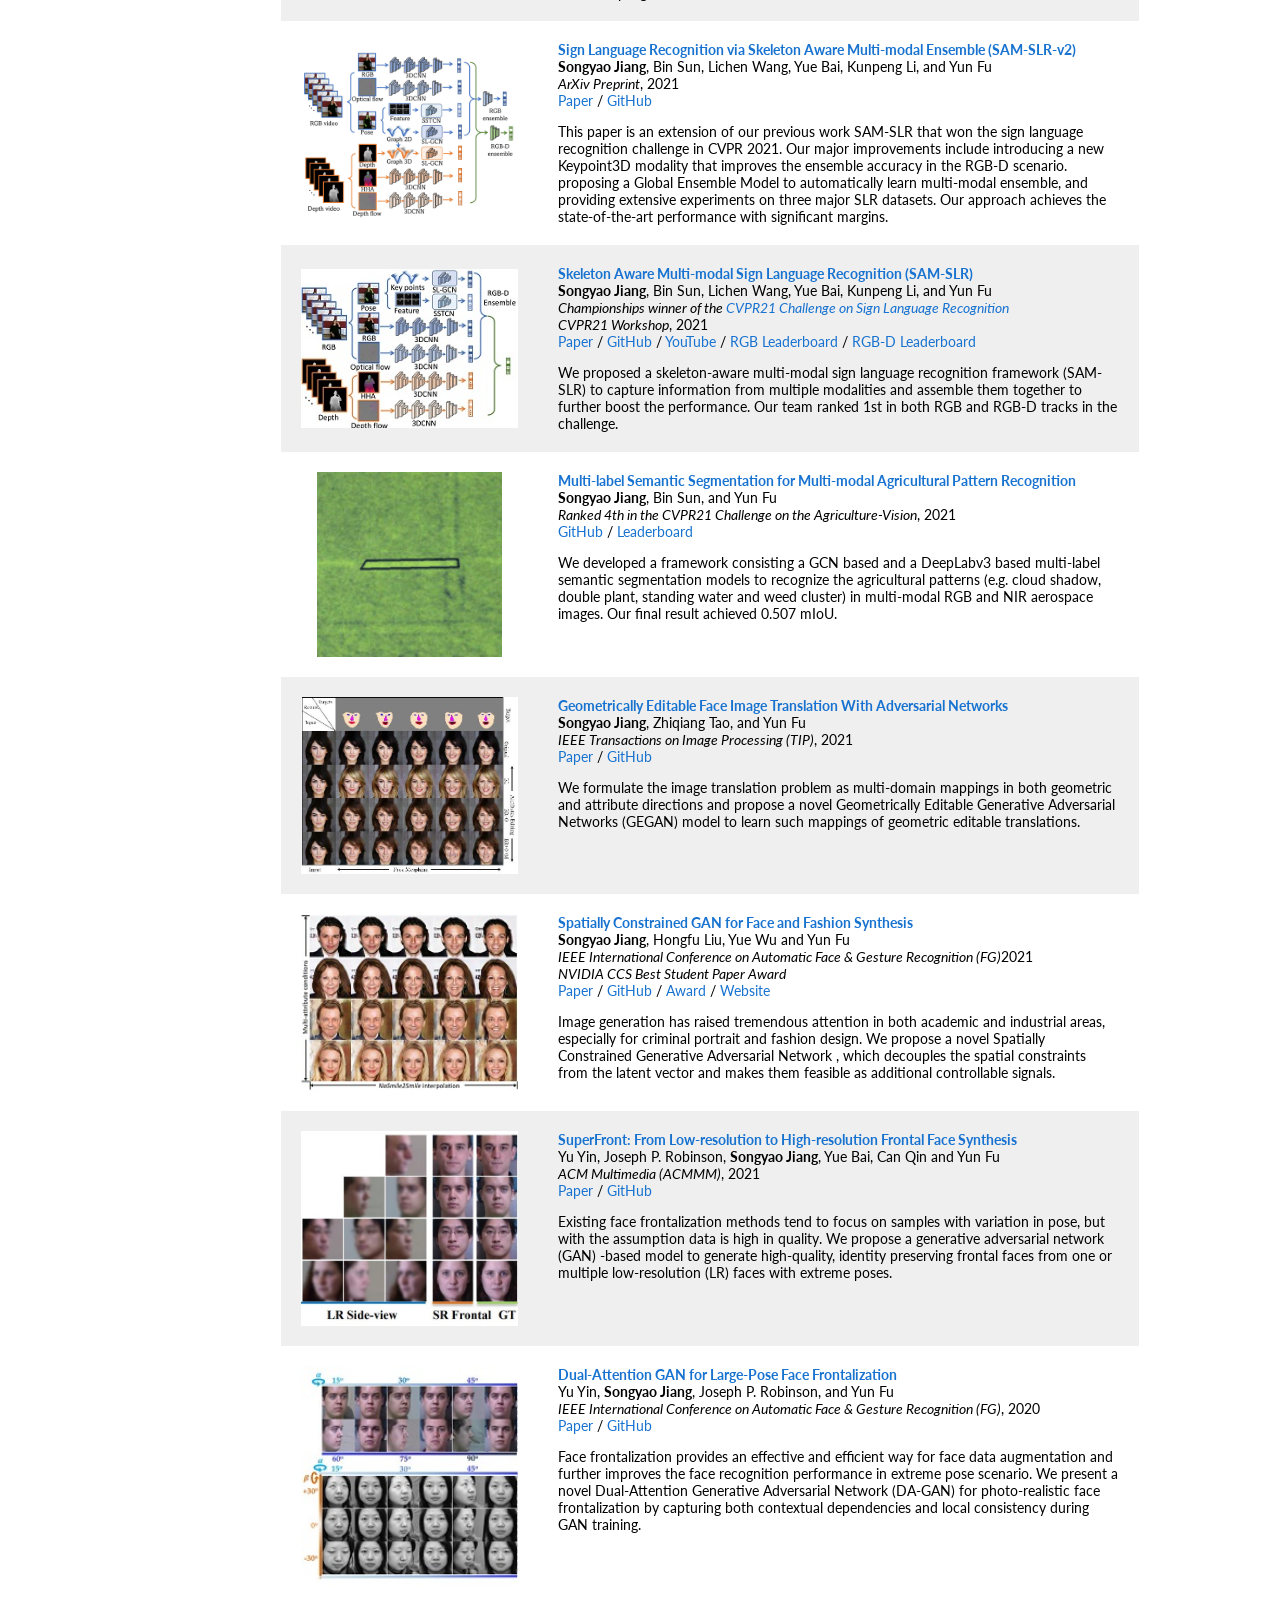
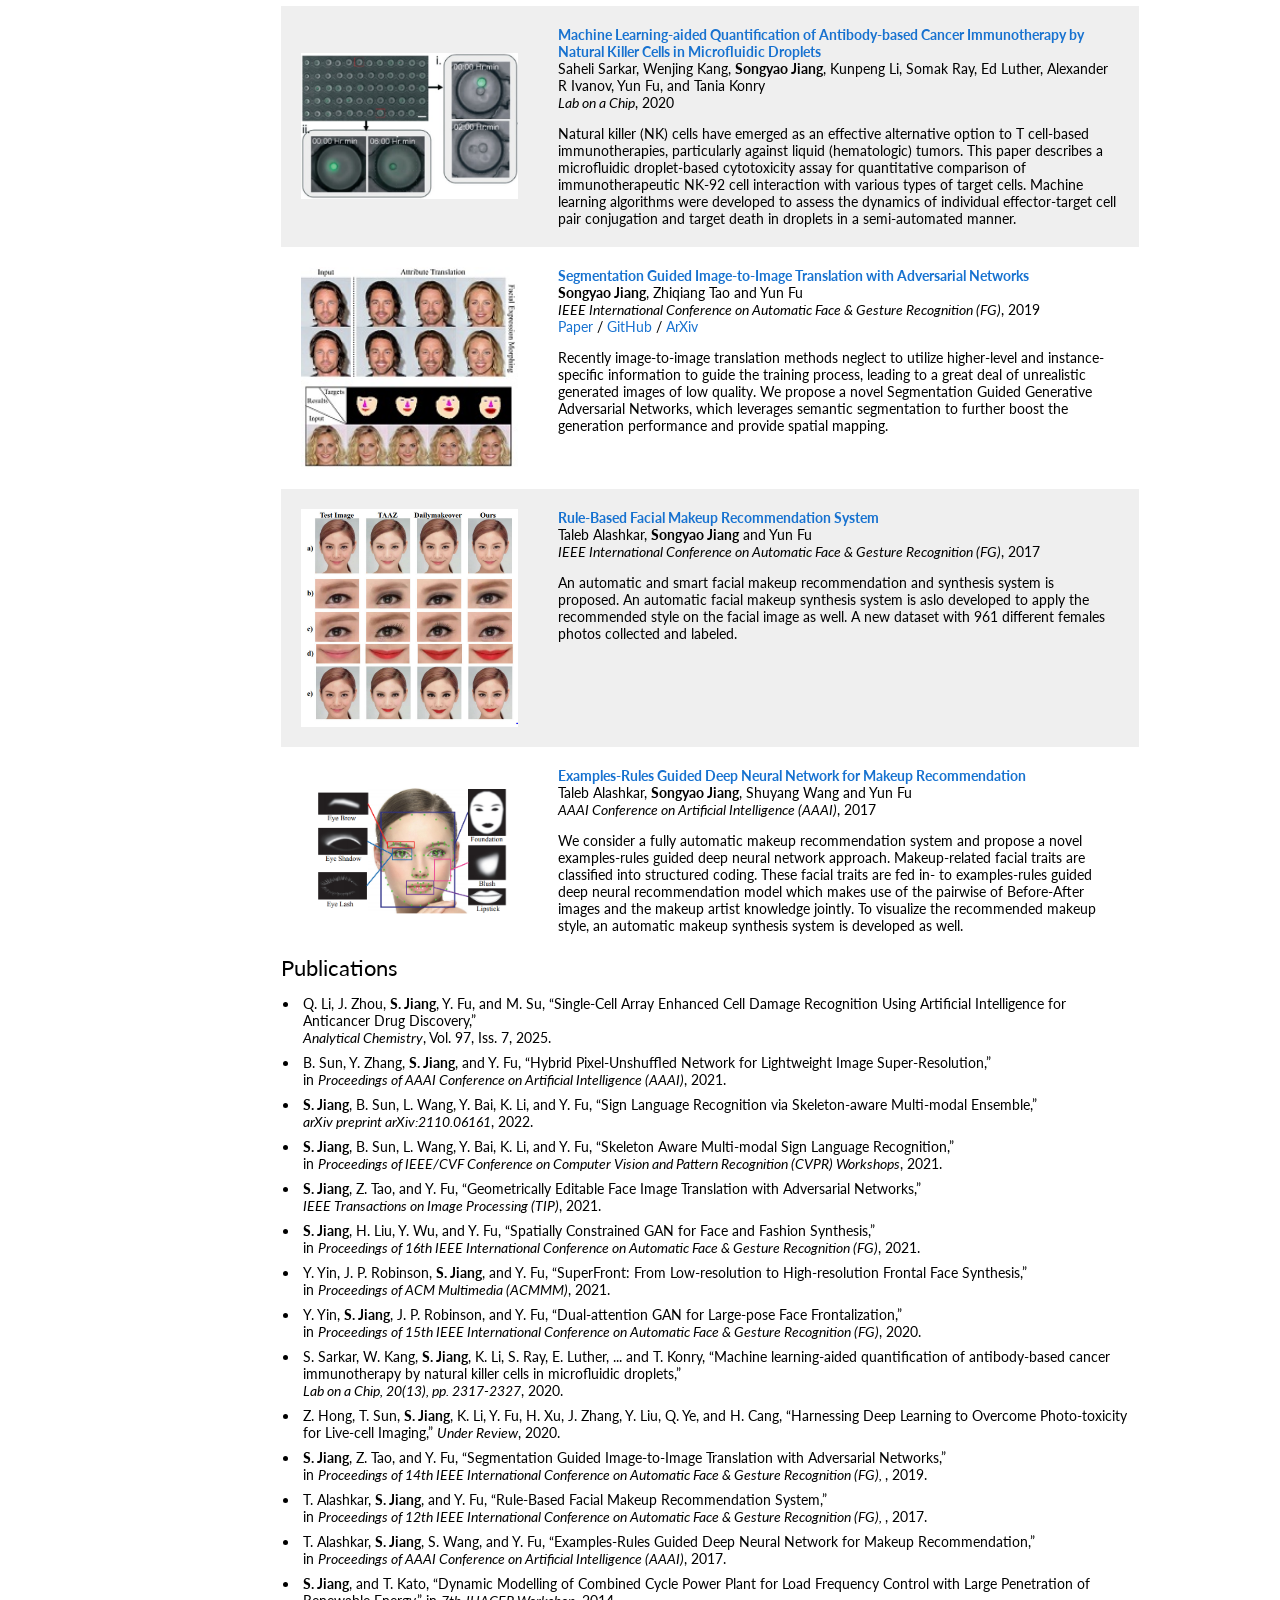
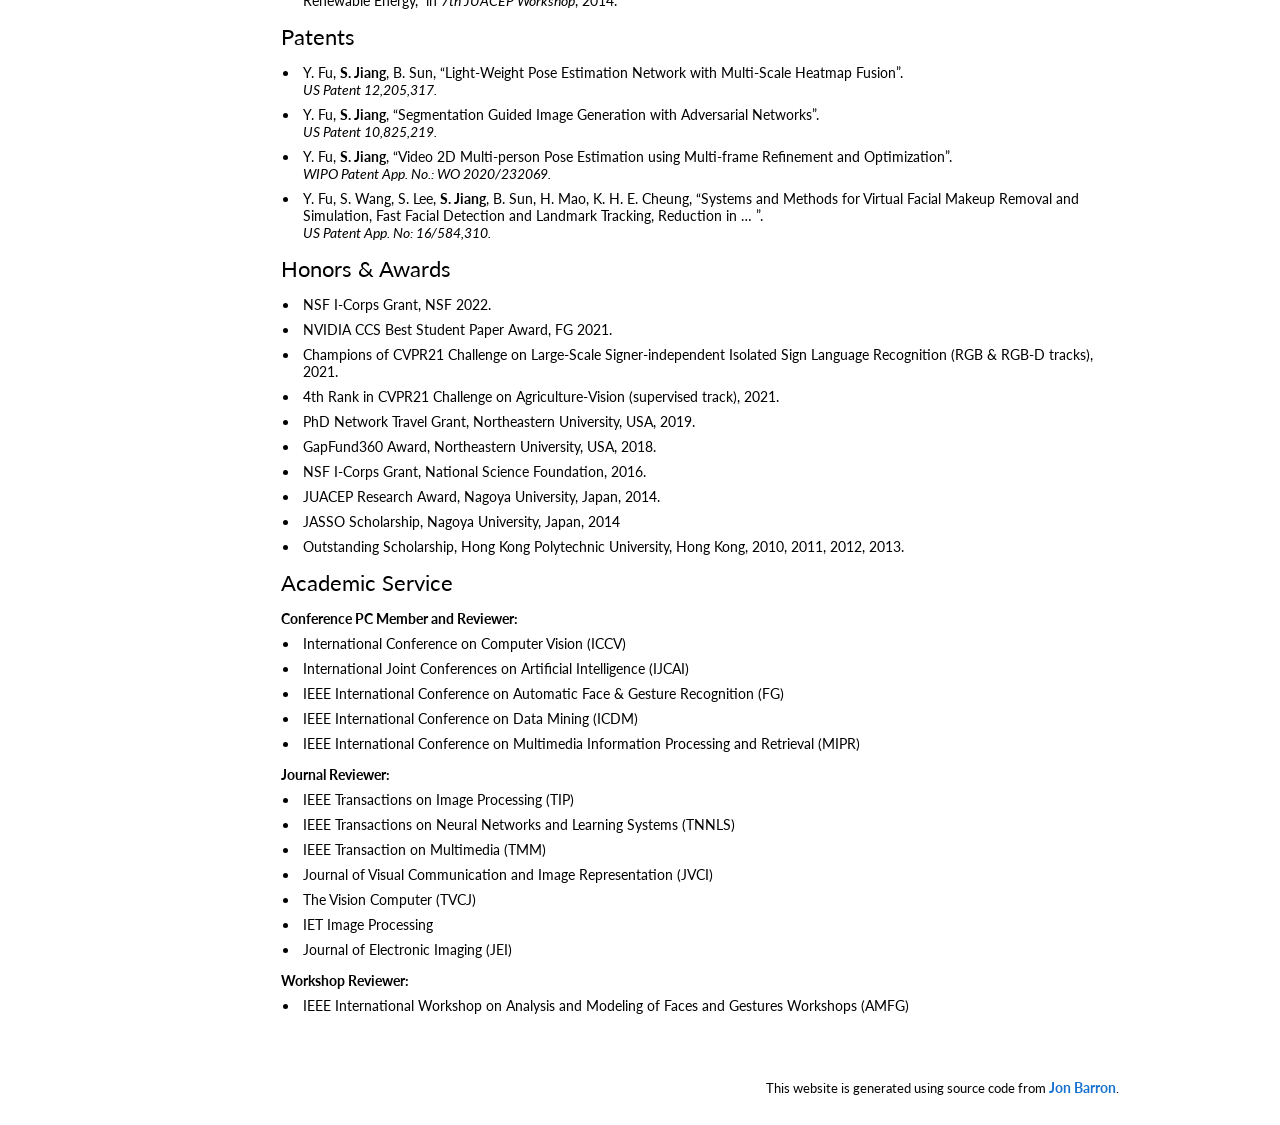
==== commit 84354ec8: "Update index.html" ====
--- a/index.html
+++ b/index.html
@@ -130,6 +130,7 @@
             <heading>News</heading>
             <!-- <p> -->
               <ul>
+                <li>[02/2025] One paper is published at Analytical Chemistry. <a href="https://pubs.acs.org/doi/abs/10.1021/acs.analchem.4c06646">[Link]</a></li>
                 <li>[01/2025] One patent is granted. <a href="https://coe.northeastern.edu/news/patent-awarded-for-lightweight-pose-estimation-network/">[News]</a> <a href="https://patents.google.com/patent/WO2021163103A1/en">[Link]</a></li>
                 <li>[11/2024] Our team's Nova multi-modal foundation models are launched at AWS re:Invent. <a href="https://aws.amazon.com/cn/blogs/aws/introducing-amazon-nova-frontier-intelligence-and-industry-leading-price-performance/">[Link]</a></li>
                 <li>[08/2024] One paper is accepted to AMLC 2024.</li>
@@ -183,7 +184,7 @@
       <tr>
         <td width="100%" valign="middle">
           <a class="anchor" id="research"></a>
-          <heading>Research</heading>
+          <heading>Selected Research</heading>
           <p>
           I'm interested in generative models, computer vision, machine learning, and computational photography. 
           My current research includes multi-modal large language models, vision encoders, pose estimation, and sign language recognition.
@@ -222,7 +223,7 @@
           <a href="https://github.com/jackyjsy/SAM-SLR-v2">
           <papertitle>Sign Language Recognition via Skeleton Aware Multi-modal Ensemble (SAM-SLR-v2)</papertitle></a><br>
           <strong>Songyao Jiang</strong>, Bin Sun, Lichen Wang, Yue Bai, Kunpeng Li, and Yun Fu<br>
-          <em>Under review</em>, 2021<br>
+          <em>ArXiv Preprint</em>, 2021<br>
           <a href="https://arxiv.org/abs/2110.06161">Paper </a> / 
           <a href="https://github.com/jackyjsy/sam-slr-v2">GitHub</a><br>
           <p> 
@@ -318,28 +319,25 @@
               additional controllable signals. </p>
       </td>
     </tr>
-    <tr class="research">
+    <!-- <tr class="research">
       <td width="30%">
           <a href="img/commsbio_large.jpg"><img src='img/commsbio.jpg' width="100%"></a>
       </td>
       <td valign="top" width="75%">
         <p>
-          <!-- <a href="https://ieeexplore.ieee.org/abstract/document/9336328"> -->
           <papertitle>Harnessing Deep Learning to Overcome Photo-toxicity for Live-cell Imaging</papertitle></a><br>
           Zhenmin Hong, Tengqian Sun, <strong>Songyao Jiang</strong>, Kunpeng Li, Yun Fu, Huizhong Xu, Jin Zhang, Yongmin Liu, Qing Ye, Hu Cang<br>
-          <!-- <em>Nature: Communnications Biology</em>, 2021<br> -->
           <em>Under review</em>, 2021<br>
-          <!-- Paper / 
-           GitHub <br> -->
+          Paper / 
+           GitHub <br>
           <p> 
             Photo-toxicity is a long-standing challenge in live-cell imaging, which damages macromolecules and organelles,
             impairs biological processes, and even compromises cells, leading to cell death. We demonstrate a deep-learning
             strategy to minimize photodamages and enable high-speed imaging of transient cellular events that are difficult to capture.
           </p>
-          
-      </td>
-    </tr>
-    <tr>
+      </td>
+    </tr> -->
+    <tr class="research">
       <td width="30%">
           <a href="img/superfront.JPG"><img src='img/superfront.JPG' width="100%"></a>
       </td>
@@ -358,7 +356,7 @@
       </td>
     </tr>
     <tr>
-    <tr class="research">
+    <tr>
       <td width="30%">
           <a href="img/face_frontalization_large.jpg"><img src='img/face_frontalization.jpg' width="100%"></a>
       </td>
@@ -379,7 +377,7 @@
           
       </td>
     </tr>
-    <tr>
+    <tr class="research">
       <td width="30%">
           <a href="img/labonchip_2.jpg"><img src='img/labonchip_1.jpg' width="100%"></a>
       </td>
@@ -399,7 +397,7 @@
           
       </td>
     </tr>
-    <tr class="research">
+    <!-- <tr class="research">
       <td width="30%">
           <a href="img/pose_estimate_large.jpg"><img src='img/pose_estimate.jpg' width="100%"></a>
       </td>
@@ -416,7 +414,7 @@
             and makes the model insensitive to occlusions. Moreover, we reduce the shaking and vibrations phenomenon of the estimated pose skeletons in video pose estimation.
           </p>
       </td>
-    </tr>
+    </tr> -->
     <tr>
       <td width="30%">
           <a href="img/image_translation_large.jpg"><img src='img/image_translation.jpg' width="100%"></a>
@@ -437,18 +435,14 @@
               performance and provide spatial mapping. </p>
       </td>
     </tr>
-    <tr class="research">
+    <!-- <tr class="research">
       <td width="30%">
           <a href="img/domain_adapt.jpg"><img src='img/domain_adapt.jpg' width="100%"></a>
       </td>
       <td valign="top" width="75%">
         <p>
-        <!-- <p><a href="https://"> -->
           <papertitle>Face Recognition and Verification in Low-light Condition</papertitle><br>
           <strong>Songyao Jiang</strong>, Yue Wu, Zhengming Ding, and Yun Fu<br>
-          <!-- <em></em>2020<br> -->
-          <!-- Paper / 
-          GitHub<br> -->
           <p> This project tends to solve the problem of recognizing people in low light condition, 
             which is quite useful in security. In low-light condition, we usually utilize near IR, 
             mid-range IR and long-range IR to obtain the portrait images of the target person. 
@@ -456,10 +450,9 @@
             transfer learning methods to transfer the knowledge we learned from visible spectrum to 
             IR spectrum. . 
           </p>
-          
-      </td>
-    </tr>
-    <tr>
+      </td>
+    </tr> -->
+    <tr class="research">
       <td width="30%">
         <a href="img/rule-based.jpg"><img src='img/rule-based.jpg' width="100%" alt="rule-based"></a>
       </td>
@@ -477,7 +470,7 @@
             collected and labeled. </p>
       </td>
     </tr>
-    <tr class="research">
+    <tr>
       <td width="30%">
         <a href="img/makeup-recommend.png"><img src='img/makeup-recommend.png' width="100%" alt="makeup-recommend"></a>
       </td>
@@ -503,10 +496,12 @@
           <a class="anchor" id="pub"></a>
           <heading>Publications</heading>
           <ul>
+            <li>Q. Li, J. Zhou, <strong>S. Jiang</strong>, Y. Fu, and M. Su, “Single-Cell Array Enhanced Cell Damage Recognition Using Artificial Intelligence for Anticancer Drug Discovery,”<br/>
+              <i>Analytical Chemistry</i>, Vol. 97, Iss. 7, 2025.</li>
             <li>B. Sun, Y. Zhang, <strong>S. Jiang</strong>, and Y. Fu, “Hybrid Pixel-Unshuffled Network for Lightweight Image Super-Resolution,”<br/>
-              <i>Under Review</i>, 2021.</li>
+              in <i>Proceedings of AAAI Conference on Artificial Intelligence (AAAI)</i>, 2021.</li>
             <li><strong>S. Jiang</strong>, B. Sun, L. Wang, Y. Bai, K. Li, and Y. Fu, “Sign Language Recognition via Skeleton-aware Multi-modal Ensemble,”<br/>
-              <i>Under Review</i>, 2021.</li>
+              <i>arXiv preprint arXiv:2110.06161</i>, 2022.</li>
             <li><strong>S. Jiang</strong>, B. Sun, L. Wang, Y. Bai, K. Li, and Y. Fu, “Skeleton Aware Multi-modal Sign Language Recognition,”<br/>
               in <i>Proceedings of IEEE/CVF Conference on Computer Vision and Pattern Recognition (CVPR) Workshops</i>, 2021.</li>
             <li><strong>S. Jiang</strong>, Z. Tao, and Y. Fu, “Geometrically Editable Face Image Translation with Adversarial Networks,”<br/>
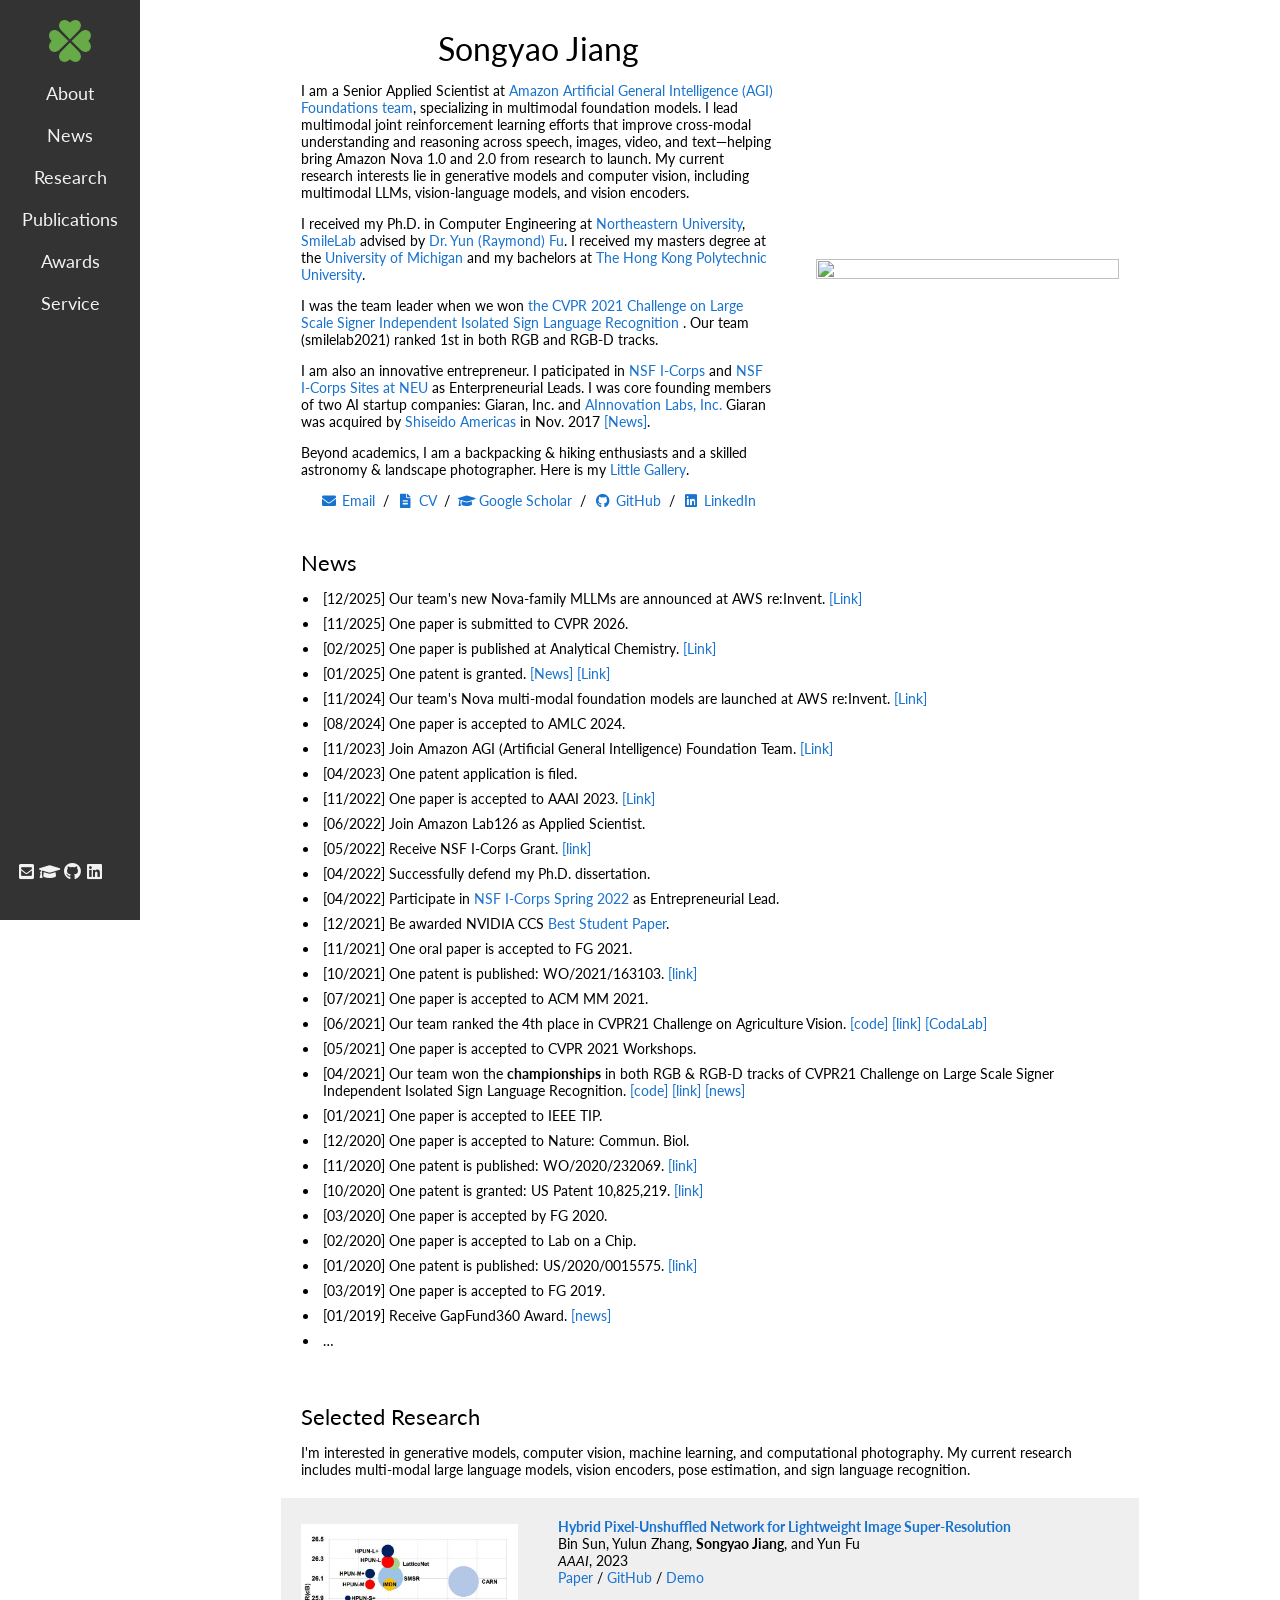
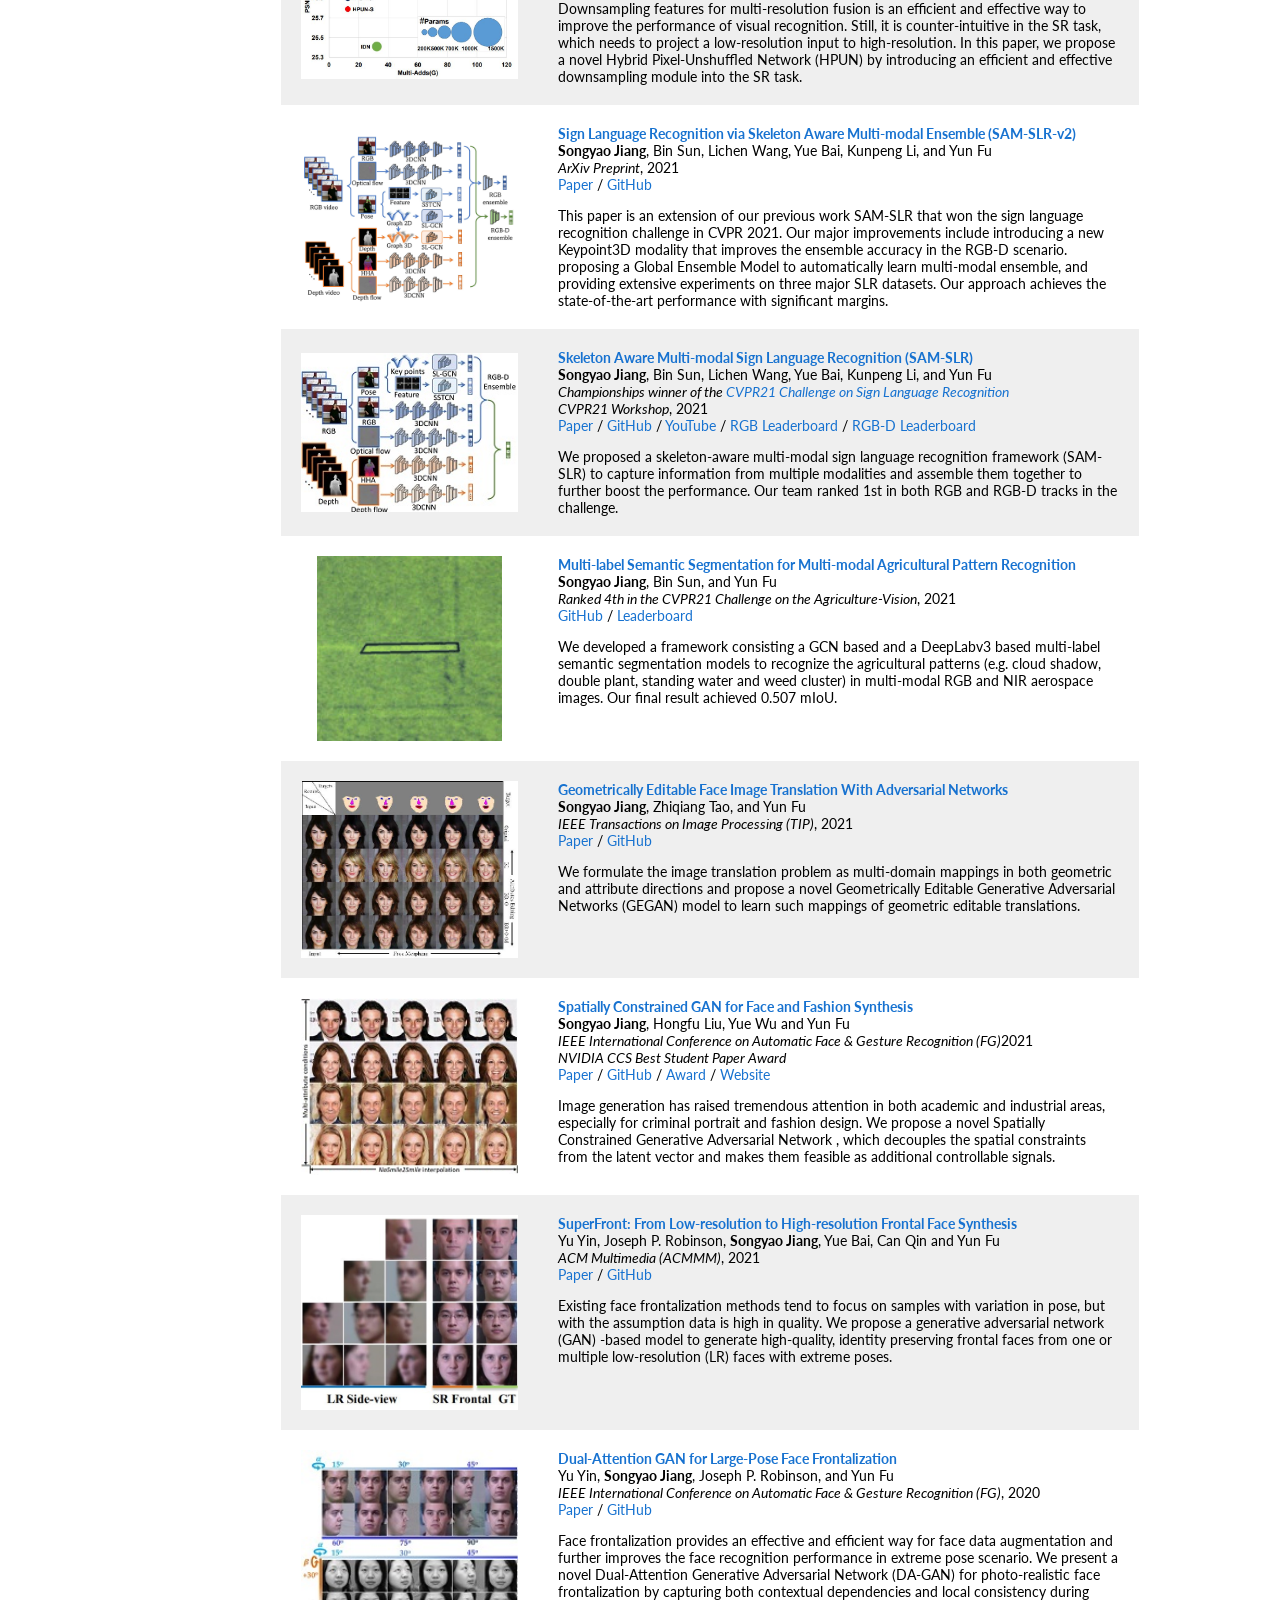
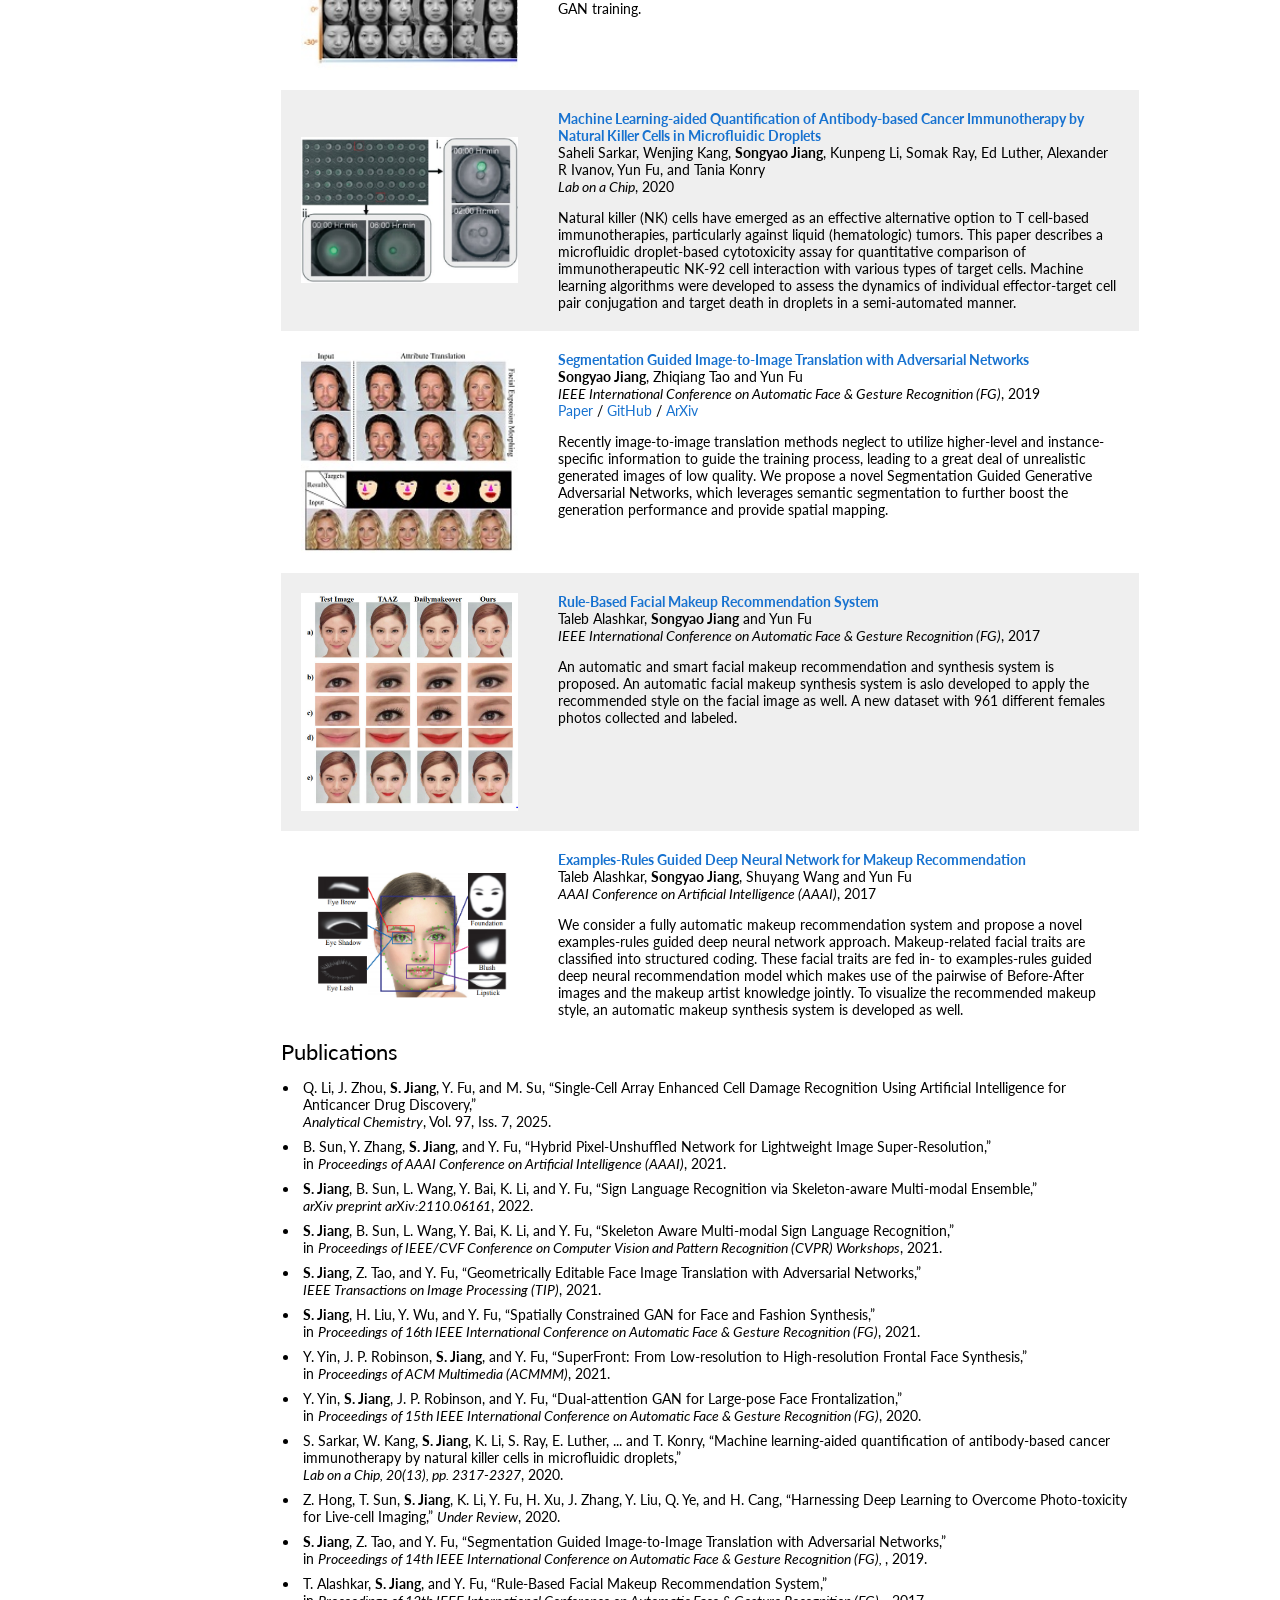
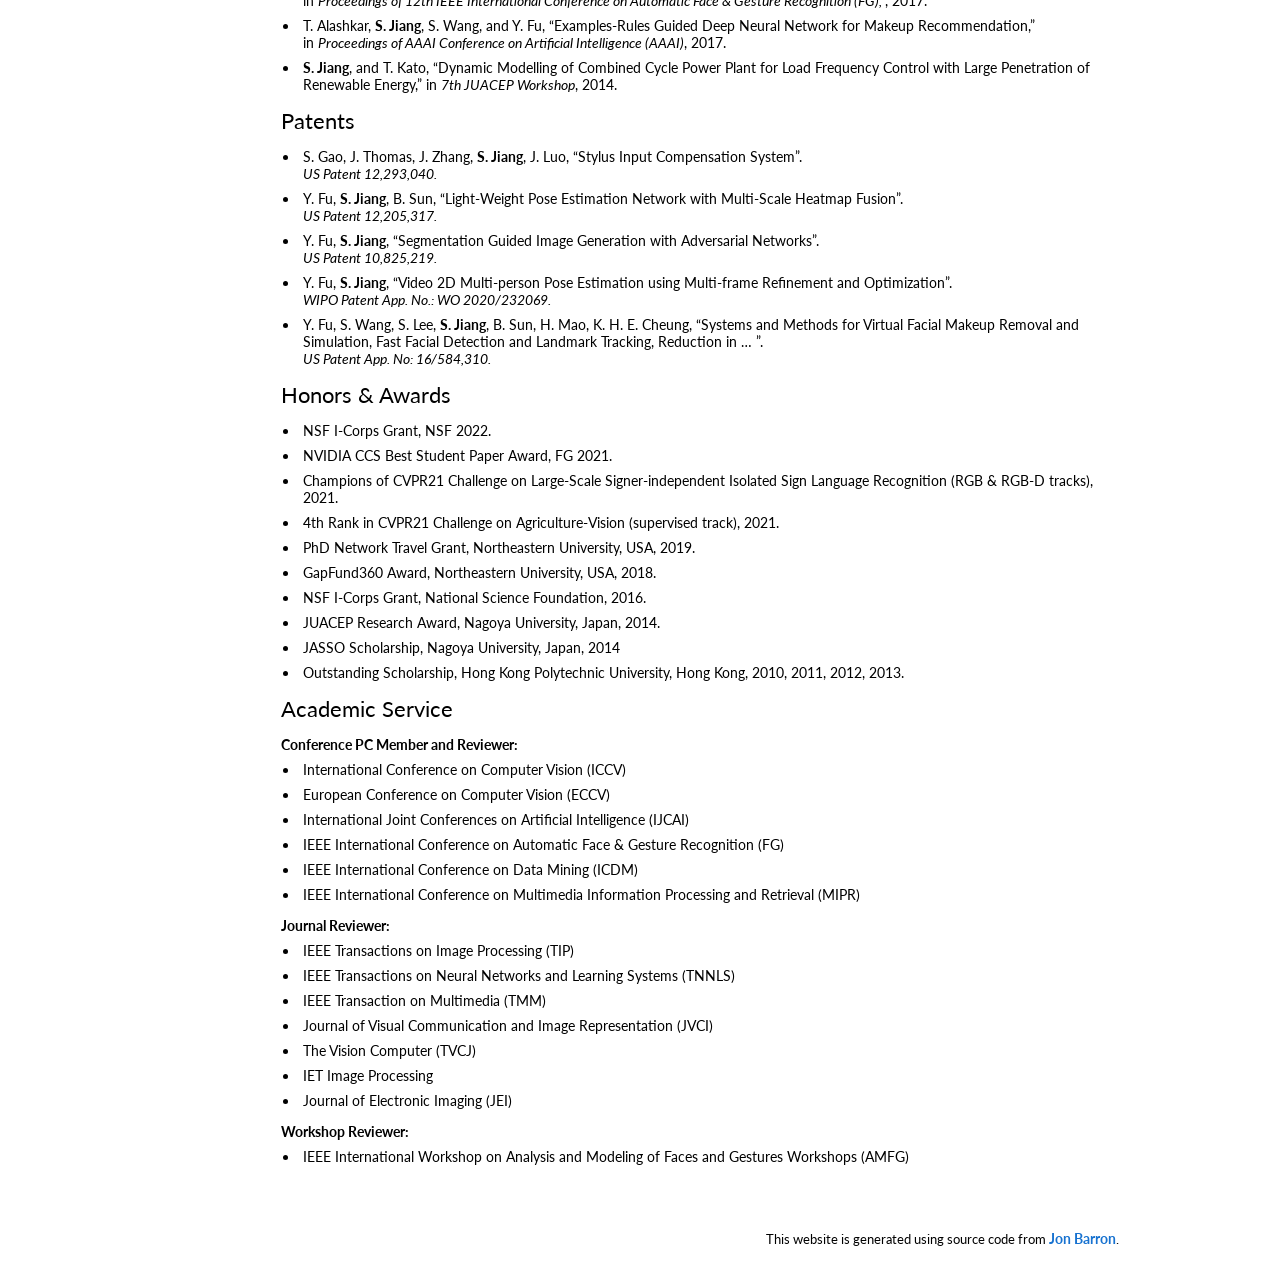
==== commit 5aecaa5b: "update" ====
--- a/index.html
+++ b/index.html
@@ -38,7 +38,7 @@
       <a href="#service">Service</a>
       <p>
         <a href="mailto:jiangsongyao@gmail.com"><i class="fas fa-fw fa-envelope-square"></i></a>
-        <a href="doc/CV_Songyao_Jiang_202501.pdf" target="_blank"><i class="ai fa-fw ai-cv-square"></i></a>
+        <a href="doc/CV_Songyao_Jiang_20260210.pdf" target="_blank"><i class="ai fa-fw ai-cv-square"></i></a>
         <a href="https://scholar.google.com/citations?user=Q5E2uoMAAAAJ" target="_blank"><i class="fas fa-fw fa-graduation-cap"></i></a>
         <a href="https://github.com/jackyjsy" target="_blank"><i class="fab fa-fw fa-github" aria-hidden="true"></i></a>
         <a href="https://www.linkedin.com/in/songyao-jiang-739816149/" target="_blank"><i class="fab fa-fw fa-linkedin"></i></a> 
@@ -79,17 +79,15 @@
           <!-- <name class="chinesename"> 姜淞耀</name> -->
         </p>
         <p>
-          I am an Applied Scientist at <a href="https://aws.amazon.com/what-is/artificial-general-intelligence/">Amazon Artificial General Intelligence (AGI) Foundations team</a>, where I work on developing foundation models of Multi-modal Large Language Models (MLLMs). 
-          My current research interests lie in generative models and computer vision, including MLLMs, vision-language models, and vision encoders.
+          I am a Senior Applied Scientist at <a href="https://aws.amazon.com/what-is/artificial-general-intelligence/">Amazon Artificial General Intelligence (AGI) Foundations team</a>, 
+          specializing in multimodal foundation models. I lead multimodal joint reinforcement learning efforts that improve cross-modal understanding and reasoning across speech, images, video, and text—helping bring Amazon Nova 1.0 and 2.0 from research to launch. 
+          My current research interests lie in generative models and computer vision, including multimodal LLMs, vision-language models, and vision encoders.
         </p>
         <p>I received my Ph.D. in Computer Engineering at <a href="http://www.northeastern.edu/">Northeastern University</a>, 
           <a href="https://web.northeastern.edu/smilelab/">SmileLab</a> 
           advised by <a href="http://www1.ece.neu.edu/~yunfu/">Dr. Yun (Raymond) Fu</a>. I received my masters degree at the <a href="https://www.umich.edu/">University of Michigan</a> 
           and my bachelors at <a href="https://www.polyu.edu.hk/">The Hong Kong Polytechnic University</a>. 
         </p>
-        <!-- <p>
-          My current research interests lie in computer vision and deep learning. I am good at applying deep learning to real-world problems. 
-        </p> -->
         <p>I was the team leader when we won 
           <a href="http://chalearnlap.cvc.uab.es/challenge/43/description/"> the CVPR 2021 Challenge on Large Scale Signer Independent Isolated Sign Language Recognition </a>. 
           Our team (smilelab2021) ranked 1st in both RGB and RGB-D tracks.
@@ -98,17 +96,11 @@
           Giaran was acquired by <a href="https://www.shiseido.com/">Shiseido Americas</a> in Nov. 2017 <a href="https://www.businesswire.com/news/home/20171107006109/en/Shiseido-Americas-Acquires-Giaran/">[News]</a>.
         </p>
         <p>
-          <!-- At Google I've worked on <a href="http://googleresearch.blogspot.com/2014/04/lens-blur-in-new-google-camera-app.html">Lens Blur</a>, <a href="http://googleresearch.blogspot.com/2014/10/hdr-low-light-and-high-dynamic-range.html">HDR+</a>, <a href="https://www.google.com/get/cardboard/jump/">Jump</a>, <a href="https://research.googleblog.com/2017/10/portrait-mode-on-pixel-2-and-pixel-2-xl.html">Portrait Mode</a>, and <a href="https://www.youtube.com/watch?v=JSnB06um5r4">Glass</a>. -->
-        </p>
-        <p>
           Beyond academics, I am a backpacking & hiking enthusiasts and a skilled astronomy & landscape photographer. Here is my <a href="http://photography.songyaojiang.com">Little Gallery</a>.
         </p>
-        <!-- <p>
-          I did my PhD at <a href="http://www.eecs.berkeley.edu/">UC Berkeley</a>, where I was advised by <a href="http://www.cs.berkeley.edu/~malik/">Jitendra Malik</a> and funded by the <a href="http://www.nsfgrfp.org/">NSF GRFP</a>. I've spent time at <a href="https://en.wikipedia.org/wiki/Google_X">Google[x]</a>, <a href="http://groups.csail.mit.edu/vision/welcome/">MIT CSAIL</a>, <a href="http://www.captricity.com/">Captricity</a>, <a href="https://www.nasa.gov/ames">NASA Ames</a>, <a href="http://www.google.com/">Google NYC</a>, the <a href="http://mrl.nyu.edu/">NYU MRL</a>, <a href="http://www.nibr.com/">Novartis</a>, and <a href="http://www.astrometry.net/">Astrometry.net</a>. I did my bachelors at the <a href="http://cs.toronto.edu">University of Toronto</a>.
-        </p> -->
         <p align=center>
           <a href="mailto:jiangsongyao@gmail.com"><i class="fas fa-fw fa-envelope"></i> Email</a> &nbsp/&nbsp
-          <a href="doc/CV_Songyao_Jiang_202501.pdf" target="_blank"><i class="fas fa-fw fa-file-alt"></i> CV</a> &nbsp/&nbsp
+          <a href="doc/CV_Songyao_Jiang_20260210.pdf" target="_blank"><i class="fas fa-fw fa-file-alt"></i> CV</a> &nbsp/&nbsp
           <!-- <a href="doc/SongyaoJiang-bio.txt">Biography</a> &nbsp/&nbsp -->
           <a href="https://scholar.google.com/citations?user=Q5E2uoMAAAAJ" target="_blank"><i class="fas fa-fw fa-graduation-cap"></i> Google Scholar </a> &nbsp/&nbsp
           <a href="https://github.com/jackyjsy" target="_blank"><i class="fab fa-fw fa-github" aria-hidden="true"></i> GitHub</a> &nbsp/&nbsp
@@ -130,6 +122,8 @@
             <heading>News</heading>
             <!-- <p> -->
               <ul>
+                <li>[12/2025] Our team's new Nova-family MLLMs are announced at AWS re:Invent. <a href="https://www.aboutamazon.com/news/aws/aws-re-invent-2025-ai-news-updates">[Link]</a></li>
+                <li>[11/2025] One paper is submitted to CVPR 2026. </li>
                 <li>[02/2025] One paper is published at Analytical Chemistry. <a href="https://pubs.acs.org/doi/abs/10.1021/acs.analchem.4c06646">[Link]</a></li>
                 <li>[01/2025] One patent is granted. <a href="https://coe.northeastern.edu/news/patent-awarded-for-lightweight-pose-estimation-network/">[News]</a> <a href="https://patents.google.com/patent/WO2021163103A1/en">[Link]</a></li>
                 <li>[11/2024] Our team's Nova multi-modal foundation models are launched at AWS re:Invent. <a href="https://aws.amazon.com/cn/blogs/aws/introducing-amazon-nova-frontier-intelligence-and-industry-leading-price-performance/">[Link]</a></li>
@@ -532,6 +526,8 @@
           <a class="anchor" id="patents"></a>
           <heading>Patents</heading>
           <ul>
+            <li>S. Gao, J. Thomas, J. Zhang, <strong>S. Jiang</strong>, J. Luo, “Stylus Input Compensation System”.<br/>
+              <i>US Patent 12,293,040.</i></li>
             <li>Y. Fu, <strong>S. Jiang</strong>, B. Sun, “Light-Weight Pose Estimation Network with Multi-Scale Heatmap Fusion”.<br/>
               <i>US Patent 12,205,317.</i></li>
             <li>Y. Fu, <strong>S. Jiang</strong>, “Segmentation Guided Image Generation with Adversarial Networks”.<br/>
@@ -568,6 +564,7 @@
           <heading>Academic Service</heading>
           <ul><strong>Conference PC Member and Reviewer:</strong>
           <li>International Conference on Computer Vision (ICCV)</li>
+          <li>European Conference on Computer Vision (ECCV)</li>
           <li>International Joint Conferences on Artificial Intelligence (IJCAI)</li>
           <li>IEEE International Conference on Automatic Face & Gesture Recognition (FG)</li>
           <li>IEEE International Conference on Data Mining (ICDM)</li>
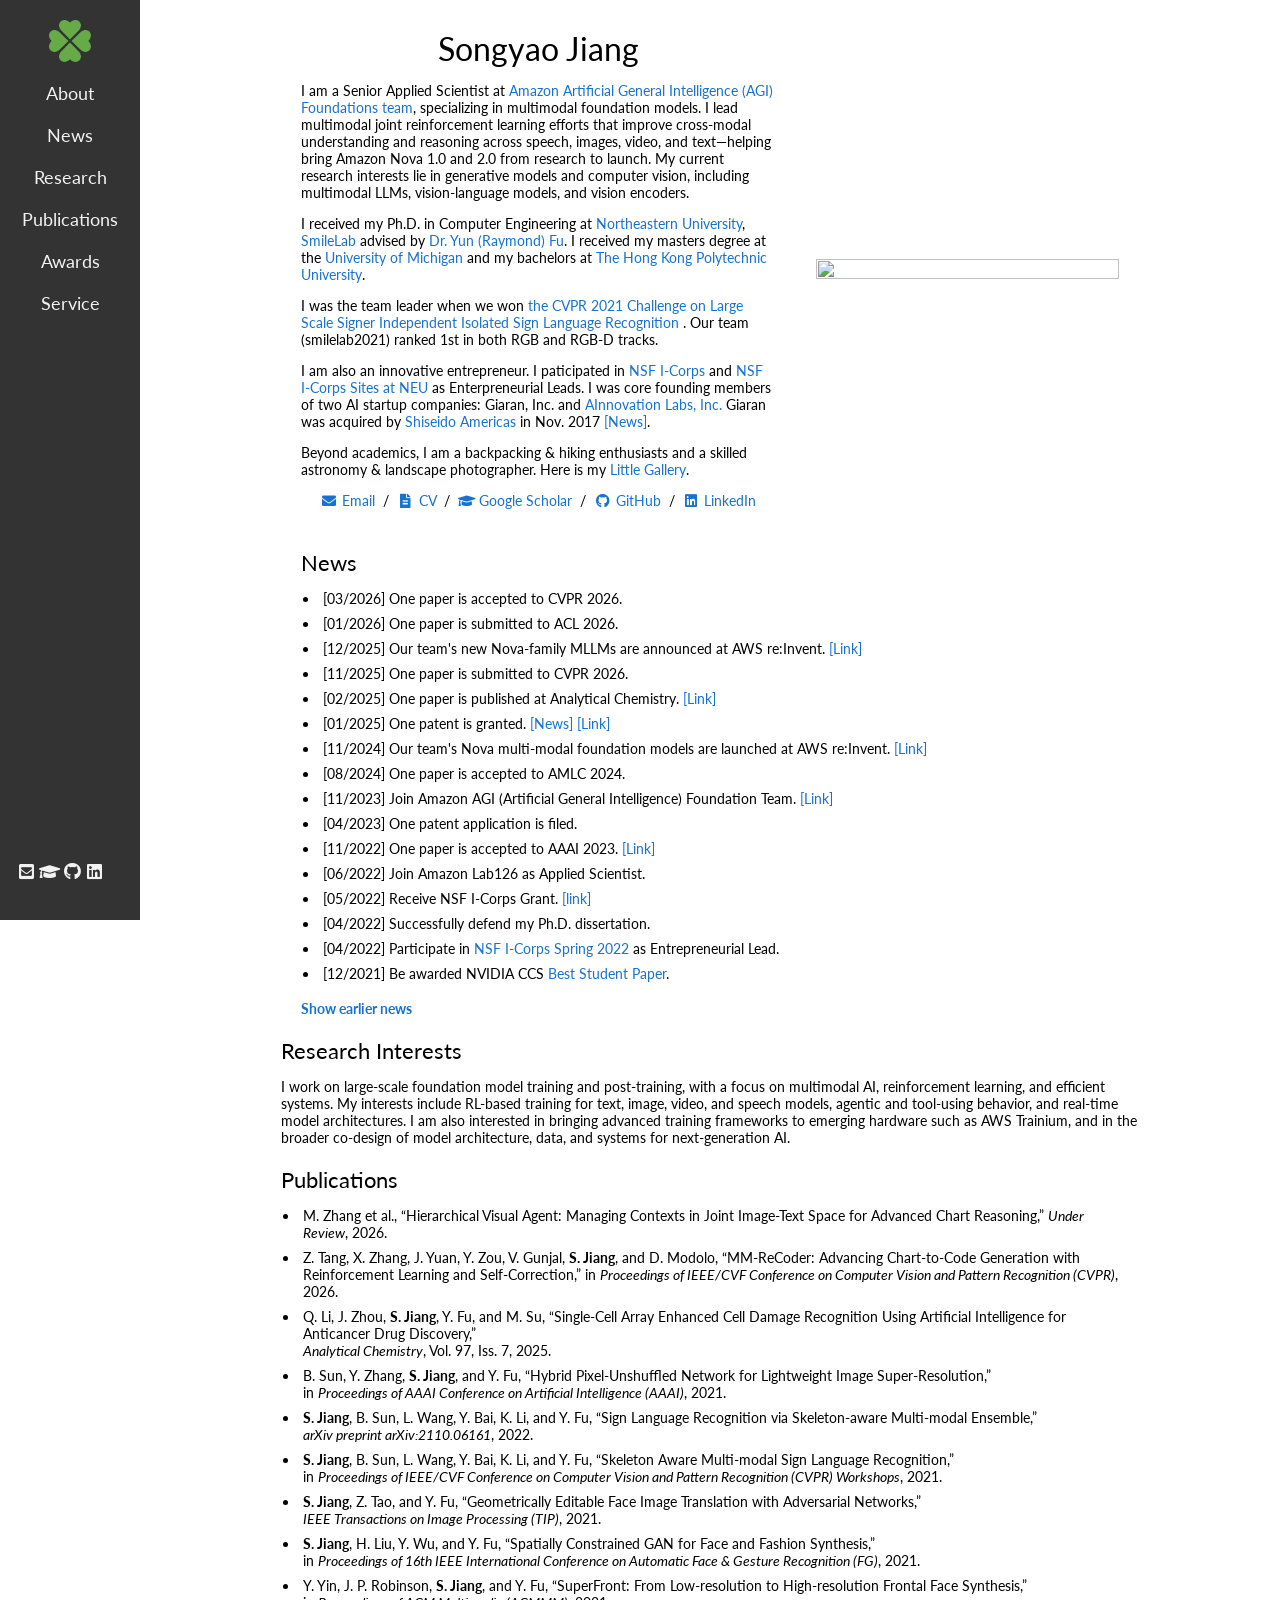
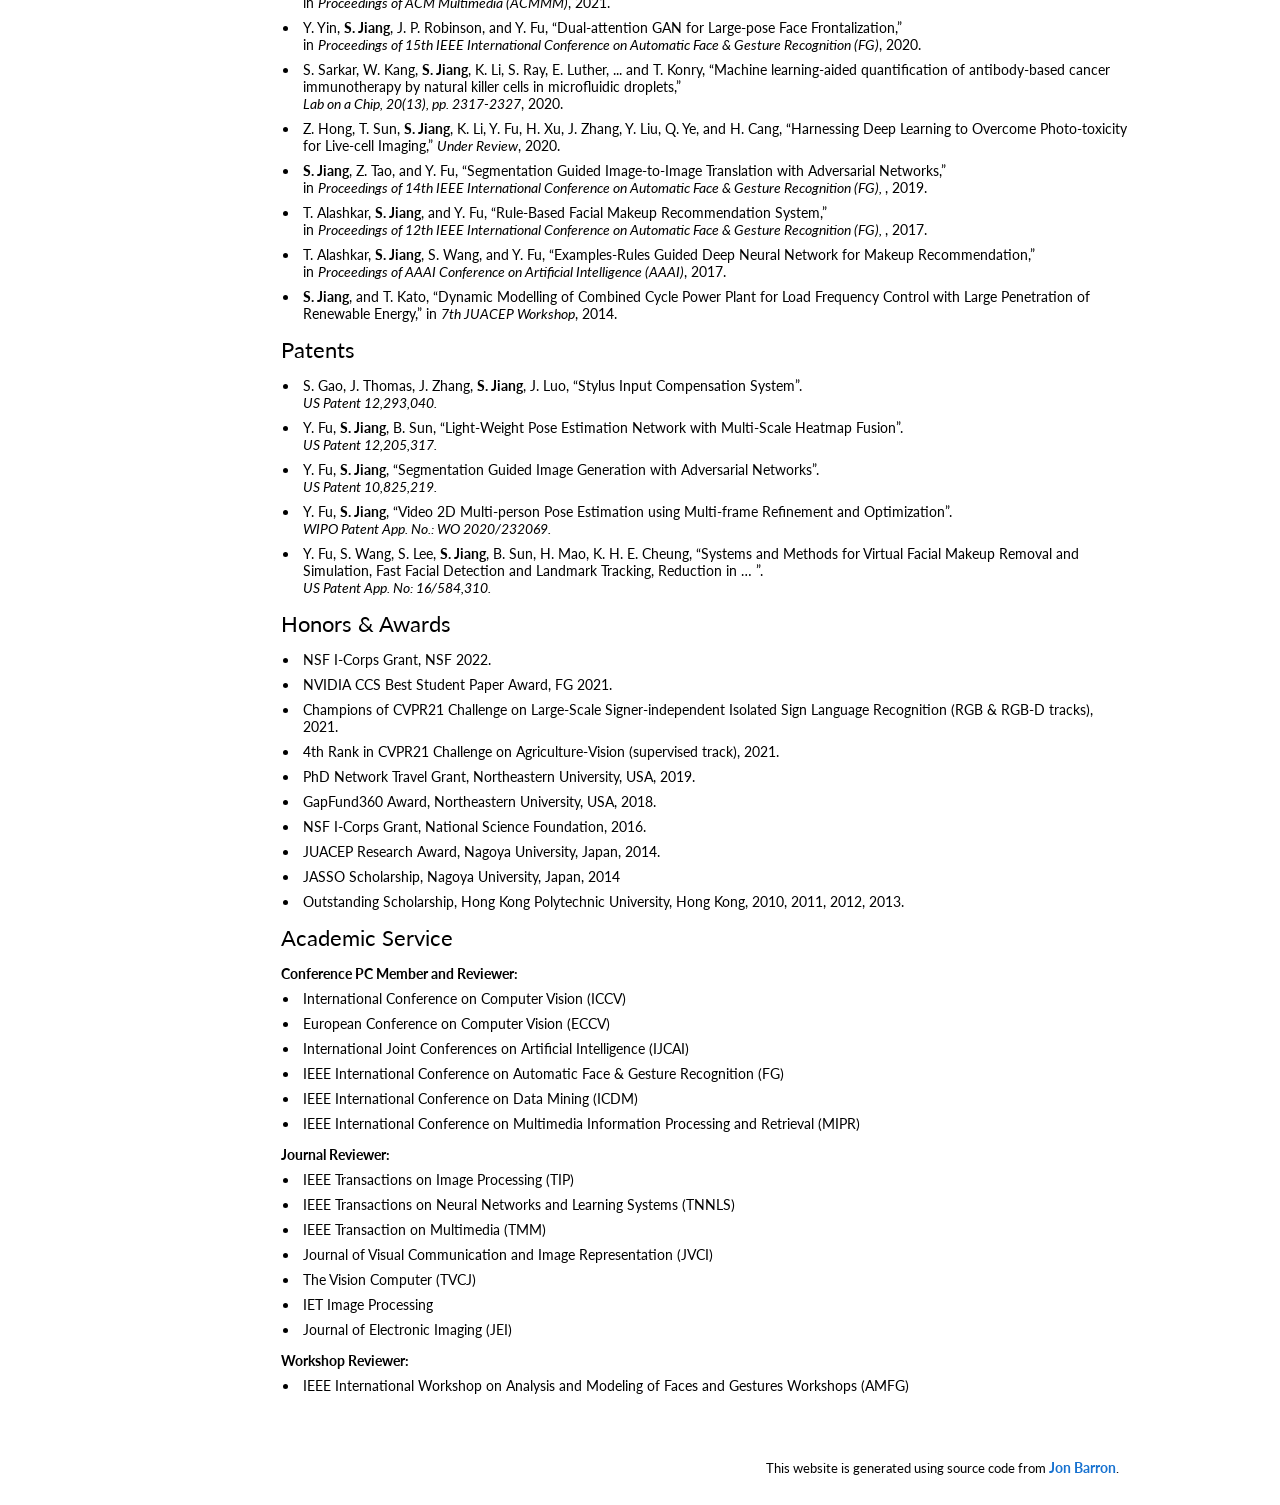
==== commit 54bb8fc1: "Update" ====
--- a/index.html
+++ b/index.html
@@ -29,7 +29,6 @@
   <body>
     <div class="sidenav">
       <img src="img/clover.png" align="center" width="30%" alt="clover">
-      <!-- <chinesename>姜淞耀</chinesename> -->
       <a href="#about">About</a>
       <a href="#news">News</a>
       <a href="#research">Research</a>
@@ -46,7 +45,6 @@
     </div>
     <div class="topnav">
       <img src="img/clover.png" width="20px" alt="clover">
-      <!-- <chinesename> 姜淞耀</chinesename> -->
       <a href="#about">About</a>
       <a href="#news">News</a>
       <a href="#research">Research</a>
@@ -69,7 +67,7 @@
       <a class="anchor" id="about"></a>
       <tr>
         <td class="hero-top">
-          <img src="img/songyao_jiang_2022.png">
+          <img src="img/songyao_and_himalaya.png">
         </td>
       </tr>
       <tr>
@@ -101,17 +99,13 @@
         <p align=center>
           <a href="mailto:jiangsongyao@gmail.com"><i class="fas fa-fw fa-envelope"></i> Email</a> &nbsp/&nbsp
           <a href="doc/CV_Songyao_Jiang_20260210.pdf" target="_blank"><i class="fas fa-fw fa-file-alt"></i> CV</a> &nbsp/&nbsp
-          <!-- <a href="doc/SongyaoJiang-bio.txt">Biography</a> &nbsp/&nbsp -->
           <a href="https://scholar.google.com/citations?user=Q5E2uoMAAAAJ" target="_blank"><i class="fas fa-fw fa-graduation-cap"></i> Google Scholar </a> &nbsp/&nbsp
           <a href="https://github.com/jackyjsy" target="_blank"><i class="fab fa-fw fa-github" aria-hidden="true"></i> GitHub</a> &nbsp/&nbsp
           <a href="https://www.linkedin.com/in/songyao-jiang-739816149/" target="_blank"><i class="fab fa-fw fa-linkedin"></i> LinkedIn </a> 
-          <!-- &nbsp/&nbsp -->
-          <!-- <a href="http://photography.songyaojiang.com"> Gallery </a> &nbsp/&nbsp -->
-          <!-- <a href="https://syjiangblog.wordpress.com/"> Blog </a> -->
         </p>
         </td>
         <td class="hero-right">
-          <img src="img/songyao_jiang_2022.png" width="100%">
+          <img src="img/songyao_and_himalaya.png" width="100%">
         </td>
       </tr>
       </table>
@@ -120,8 +114,9 @@
           <td width="100%" valign="middle">
             <a class="anchor" id="news"></a>
             <heading>News</heading>
-            <!-- <p> -->
               <ul>
+                <li>[03/2026] One paper is accepted to CVPR 2026. </li>
+                <li>[01/2026] One paper is submitted to ACL 2026. </li>
                 <li>[12/2025] Our team's new Nova-family MLLMs are announced at AWS re:Invent. <a href="https://www.aboutamazon.com/news/aws/aws-re-invent-2025-ai-news-updates">[Link]</a></li>
                 <li>[11/2025] One paper is submitted to CVPR 2026. </li>
                 <li>[02/2025] One paper is published at Analytical Chemistry. <a href="https://pubs.acs.org/doi/abs/10.1021/acs.analchem.4c06646">[Link]</a></li>
@@ -136,58 +131,63 @@
                 <li>[04/2022] Successfully defend my Ph.D. dissertation.</li>
                 <li>[04/2022] Participate in <a href="https://www.nsf.gov/news/special_reports/i-corps/teams.jsp">NSF I-Corps Spring 2022</a> as Entrepreneurial Lead.</li>
                 <li>[12/2021] Be awarded NVIDIA CCS <a href="doc/best_student_paper.pdf">Best Student Paper</a>. </li>
-                <li>[11/2021] One oral paper is accepted to FG 2021. </li>
-                <li>[10/2021] One patent is published: WO/2021/163103. 
-                  <a href="https://patents.google.com/patent/WO2021163103A1/">[link]</a>
-                </li>
-                <li>[07/2021] One paper is accepted to ACM MM 2021.</li>
-                <li>[06/2021] Our team ranked the 4th place in CVPR21 Challenge on Agriculture Vision. 
-                  <a href="https://github.com/jackyjsy/CVPR21Chal-Agrivision">[code]</a> 
-                  <a href="https://www.agriculture-vision.com/agriculture-vision-2021/prize-challenge-2021">[link]</a> 
-                  <a href="https://competitions.codalab.org/competitions/30690?secret_key=cd446fcd-0ed2-4e51-bd9f-f0da9a4c472a#results">[CodaLab]</a> 
-                </li>
-                <li>[05/2021] One paper is accepted to CVPR 2021 Workshops.</li>
-                <li>[04/2021] Our team won the <strong>championships</strong> in both RGB & RGB-D tracks of CVPR21 Challenge on Large Scale Signer Independent Isolated Sign Language Recognition. 
-                  <a href="https://github.com/jackyjsy/CVPR21Chal-SLR">[code]</a> 
-                  <a href="https://chalearnlap.cvc.uab.cat/challenge/43/description/">[link]</a> 
-                  <a href="https://coe.northeastern.edu/news/smile-lab-wins-1st-at-conference-on-computer-vision-and-pattern-recognition/">[news]</a>
-                </li>
-                <li>[01/2021] One paper is accepted to IEEE TIP.</li>
-                <li>[12/2020] One paper is accepted to Nature: Commun. Biol.</li>
-                <li>[11/2020] One patent is published: WO/2020/232069.
-                  <a href="https://patents.google.com/patent/WO2020232069A1/en">[link]</a>
-                </li>
-                <li>[10/2020] One patent is granted: US Patent 10,825,219.
-                  <a href="https://patents.google.com/patent/US10825219B2/en/">[link]</a>
-                </li>
-                <li>[03/2020] One paper is accepted by FG 2020.</li>
-                <li>[02/2020] One paper is accepted to Lab on a Chip.</li>
-                <li>[01/2020] One patent is published: US/2020/0015575.
-                  <a href="https://patents.google.com/patent/US20200015575A1/en">[link]</a>
-                </li>
-                <li>[03/2019] One paper is accepted to FG 2019.</li>
-                <li>[01/2019] Receive GapFund360 Award.
-                  <a href="https://www.northeastern.edu/cri/news/gapfund360-awardees-announced/">[news]</a>
-                </li>
-                <li>&hellip;</li>
               </ul>
-            <!-- </p> -->
-
+              <details class="news-archive">
+                <summary>Show earlier news</summary>
+                <ul class="news-list archived-news">
+                  <li>[11/2021] One oral paper is accepted to FG 2021. </li>
+                  <li>[10/2021] One patent is published: WO/2021/163103. 
+                    <a href="https://patents.google.com/patent/WO2021163103A1/">[link]</a>
+                  </li>
+                  <li>[07/2021] One paper is accepted to ACM MM 2021.</li>
+                  <li>[06/2021] Our team ranked the 4th place in CVPR21 Challenge on Agriculture Vision. 
+                    <a href="https://github.com/jackyjsy/CVPR21Chal-Agrivision">[code]</a> 
+                    <a href="https://www.agriculture-vision.com/agriculture-vision-2021/prize-challenge-2021">[link]</a> 
+                    <a href="https://competitions.codalab.org/competitions/30690?secret_key=cd446fcd-0ed2-4e51-bd9f-f0da9a4c472a#results">[CodaLab]</a> 
+                  </li>
+                  <li>[05/2021] One paper is accepted to CVPR 2021 Workshops.</li>
+                  <li>[04/2021] Our team won the <strong>championships</strong> in both RGB & RGB-D tracks of CVPR21 Challenge on Large Scale Signer Independent Isolated Sign Language Recognition. 
+                    <a href="https://github.com/jackyjsy/CVPR21Chal-SLR">[code]</a> 
+                    <a href="https://chalearnlap.cvc.uab.cat/challenge/43/description/">[link]</a> 
+                    <a href="https://coe.northeastern.edu/news/smile-lab-wins-1st-at-conference-on-computer-vision-and-pattern-recognition/">[news]</a>
+                  </li>
+                  <li>[01/2021] One paper is accepted to IEEE TIP.</li>
+                  <li>[12/2020] One paper is accepted to Nature: Commun. Biol.</li>
+                  <li>[11/2020] One patent is published: WO/2020/232069.
+                    <a href="https://patents.google.com/patent/WO2020232069A1/en">[link]</a>
+                  </li>
+                  <li>[10/2020] One patent is granted: US Patent 10,825,219.
+                    <a href="https://patents.google.com/patent/US10825219B2/en/">[link]</a>
+                  </li>
+                  <li>[03/2020] One paper is accepted by FG 2020.</li>
+                  <li>[02/2020] One paper is accepted to Lab on a Chip.</li>
+                  <li>[01/2020] One patent is published: US/2020/0015575.
+                    <a href="https://patents.google.com/patent/US20200015575A1/en">[link]</a>
+                  </li>
+                  <li>[03/2019] One paper is accepted to FG 2019.</li>
+                  <li>[01/2019] Receive GapFund360 Award.
+                    <a href="https://www.northeastern.edu/cri/news/gapfund360-awardees-announced/">[news]</a>
+                  </li>
+                  <li>&hellip;</li>
+                </ul>
+              </details>
           </td>
         </tr>
+      </table>
+      <!-- <table width="100%" align="center" border="0" cellspacing="0" cellpadding="0">
       <tr>
         <td width="100%" valign="middle">
           <a class="anchor" id="research"></a>
-          <heading>Selected Research</heading>
+          <heading>Research Interests</heading>
           <p>
           I'm interested in generative models, computer vision, machine learning, and computational photography. 
           My current research includes multi-modal large language models, vision encoders, pose estimation, and sign language recognition.
           </p>
         </td>
       </tr>
-      </table>
+      </table> -->
 
-  <table class="researchblock" width="100%" align="center" border="0" cellspacing="0" cellpadding="20">
+  <!-- <table class="researchblock" width="100%" align="center" border="0" cellspacing="0" cellpadding="20">
     <tr class="research">
       <td width="30%">
           <a href="img/pixel-unshuffle.jpg"><img src='img/pixel-unshuffle.jpg' width="100%"></a>
@@ -312,7 +312,7 @@
               the latent vector and makes them feasible as
               additional controllable signals. </p>
       </td>
-    </tr>
+    </tr> -->
     <!-- <tr class="research">
       <td width="30%">
           <a href="img/commsbio_large.jpg"><img src='img/commsbio.jpg' width="100%"></a>
@@ -331,7 +331,7 @@
           </p>
       </td>
     </tr> -->
-    <tr class="research">
+    <!-- <tr class="research">
       <td width="30%">
           <a href="img/superfront.JPG"><img src='img/superfront.JPG' width="100%"></a>
       </td>
@@ -382,7 +382,6 @@
           </a>
           Saheli Sarkar, Wenjing Kang, <strong>Songyao Jiang</strong>, Kunpeng Li, Somak Ray, Ed Luther, Alexander R Ivanov, Yun Fu, and Tania Konry<br>
           <em>Lab on a Chip</em>, 2020<br>
-          <!-- <a href="https://pubs.rsc.org/no/content/articlelanding/2020/lc/d0lc00158a/unauth#!divAbstract">Paper</a><br> -->
           <p> Natural killer (NK) cells have emerged as an effective alternative option to T cell-based immunotherapies, 
             particularly against liquid (hematologic) tumors. This paper describes a microfluidic 
             droplet-based cytotoxicity assay for quantitative comparison of immunotherapeutic NK-92 cell interaction with various types of target cells. 
@@ -390,7 +389,7 @@
           </p>
           
       </td>
-    </tr>
+    </tr> -->
     <!-- <tr class="research">
       <td width="30%">
           <a href="img/pose_estimate_large.jpg"><img src='img/pose_estimate.jpg' width="100%"></a>
@@ -409,7 +408,7 @@
           </p>
       </td>
     </tr> -->
-    <tr>
+    <!-- <tr>
       <td width="30%">
           <a href="img/image_translation_large.jpg"><img src='img/image_translation.jpg' width="100%"></a>
       </td>
@@ -428,7 +427,7 @@
               leverages semantic segmentation to further boost the generation
               performance and provide spatial mapping. </p>
       </td>
-    </tr>
+    </tr> -->
     <!-- <tr class="research">
       <td width="30%">
           <a href="img/domain_adapt.jpg"><img src='img/domain_adapt.jpg' width="100%"></a>
@@ -446,7 +445,7 @@
           </p>
       </td>
     </tr> -->
-    <tr class="research">
+    <!-- <tr class="research">
       <td width="30%">
         <a href="img/rule-based.jpg"><img src='img/rule-based.jpg' width="100%" alt="rule-based"></a>
       </td>
@@ -455,8 +454,6 @@
           <papertitle> Rule-Based Facial Makeup Recommendation System </papertitle></a><br>
           Taleb Alashkar, <strong>Songyao Jiang</strong> and Yun Fu<br>
           <em>IEEE International Conference on Automatic Face & Gesture Recognition (FG)</em>, 2017 <br>
-          <!-- <a href="https://ieeexplore.ieee.org/document/7961759">Paper</a> / 
-          GitHub<br> -->
           <p>An automatic and smart facial makeup recommendation 
             and synthesis system is proposed. An automatic facial 
             makeup synthesis system is aslo developed to apply the recommended style 
@@ -473,8 +470,6 @@
           <papertitle>  Examples-Rules Guided Deep Neural Network for Makeup Recommendation</papertitle></a><br>
           Taleb Alashkar, <strong>Songyao Jiang</strong>, Shuyang Wang and Yun Fu<br>
           <em>AAAI Conference on Artificial Intelligence (AAAI)</em>, 2017 <br>
-          <!-- <a href="https://dl.acm.org/doi/10.5555/3298239.3298377">Paper</a> / 
-          GitHub<br> -->
           <p> We consider a fully automatic makeup recommendation system and propose a novel 
             examples-rules guided deep neural network approach. Makeup-related facial traits are classified into structured 
             coding. These facial traits are fed in- to examples-rules guided deep 
@@ -483,13 +478,30 @@
             style, an automatic makeup synthesis system is developed as well. </p>
       </td>
     </tr>
-    </table>
+    </table> -->
     <table width="100%" align="center" border="0" cellspacing="0" cellpadding="0">
+      <tr>
+        <td width="100%" valign="middle">
+          <a class="anchor" id="research"></a>
+          <heading>Research Interests</heading>
+          <p>
+          I work on large-scale foundation model training and post-training, with a focus on multimodal AI, reinforcement learning, and efficient systems. 
+          My interests include RL-based training for text, image, video, and speech models, agentic and tool-using behavior, and real-time model architectures. 
+          I am also interested in bringing advanced training frameworks to emerging hardware such as AWS Trainium, and in the broader co-design of model architecture, data, and systems for next-generation AI.
+          </p>
+        </td>
+      </tr>
+      <tr>
+        <td height="20"></td>
+      </tr>
       <tr>
         <td width="100%" valign="middle">
           <a class="anchor" id="pub"></a>
           <heading>Publications</heading>
           <ul>
+            <li>M. Zhang et al., “Hierarchical Visual Agent: Managing Contexts in Joint Image-Text Space for Advanced Chart Reasoning,” <i>Under Review</i>, 2026.</li>
+            <li>Z. Tang, X. Zhang, J. Yuan, Y. Zou, V. Gunjal, <strong>S. Jiang</strong>, and D. Modolo, “MM-ReCoder: Advancing Chart-to-Code Generation with Reinforcement
+                Learning and Self-Correction,” in <i>Proceedings of IEEE/CVF Conference on Computer Vision and Pattern Recognition (CVPR)</i>, 2026.</li>
             <li>Q. Li, J. Zhou, <strong>S. Jiang</strong>, Y. Fu, and M. Su, “Single-Cell Array Enhanced Cell Damage Recognition Using Artificial Intelligence for Anticancer Drug Discovery,”<br/>
               <i>Analytical Chemistry</i>, Vol. 97, Iss. 7, 2025.</li>
             <li>B. Sun, Y. Zhang, <strong>S. Jiang</strong>, and Y. Fu, “Hybrid Pixel-Unshuffled Network for Lightweight Image Super-Resolution,”<br/>
--- a/css/main.css
+++ b/css/main.css
@@ -32,6 +32,36 @@
 }
 ul {
   padding-inline-start: 0px;
+}
+
+.news-list {
+  margin-bottom: 0;
+}
+
+.news-archive {
+  margin-top: 12px;
+}
+
+.news-archive summary {
+  color: #1772d0;
+  cursor: pointer;
+  display: inline-block;
+  font-weight: 700;
+  margin-top: 4px;
+}
+
+.news-archive summary:hover,
+.news-archive summary:focus {
+  color: #f09228;
+  text-decoration: underline;
+}
+
+.news-archive[open] summary {
+  margin-bottom: 8px;
+}
+
+.archived-news {
+  margin-top: 0;
 }
 strong {
 font-family: 'Lato', Verdana, Helvetica, sans-serif;
@@ -309,3 +339,6 @@
     font-size: 24px;
   }
 } */
+
+
+
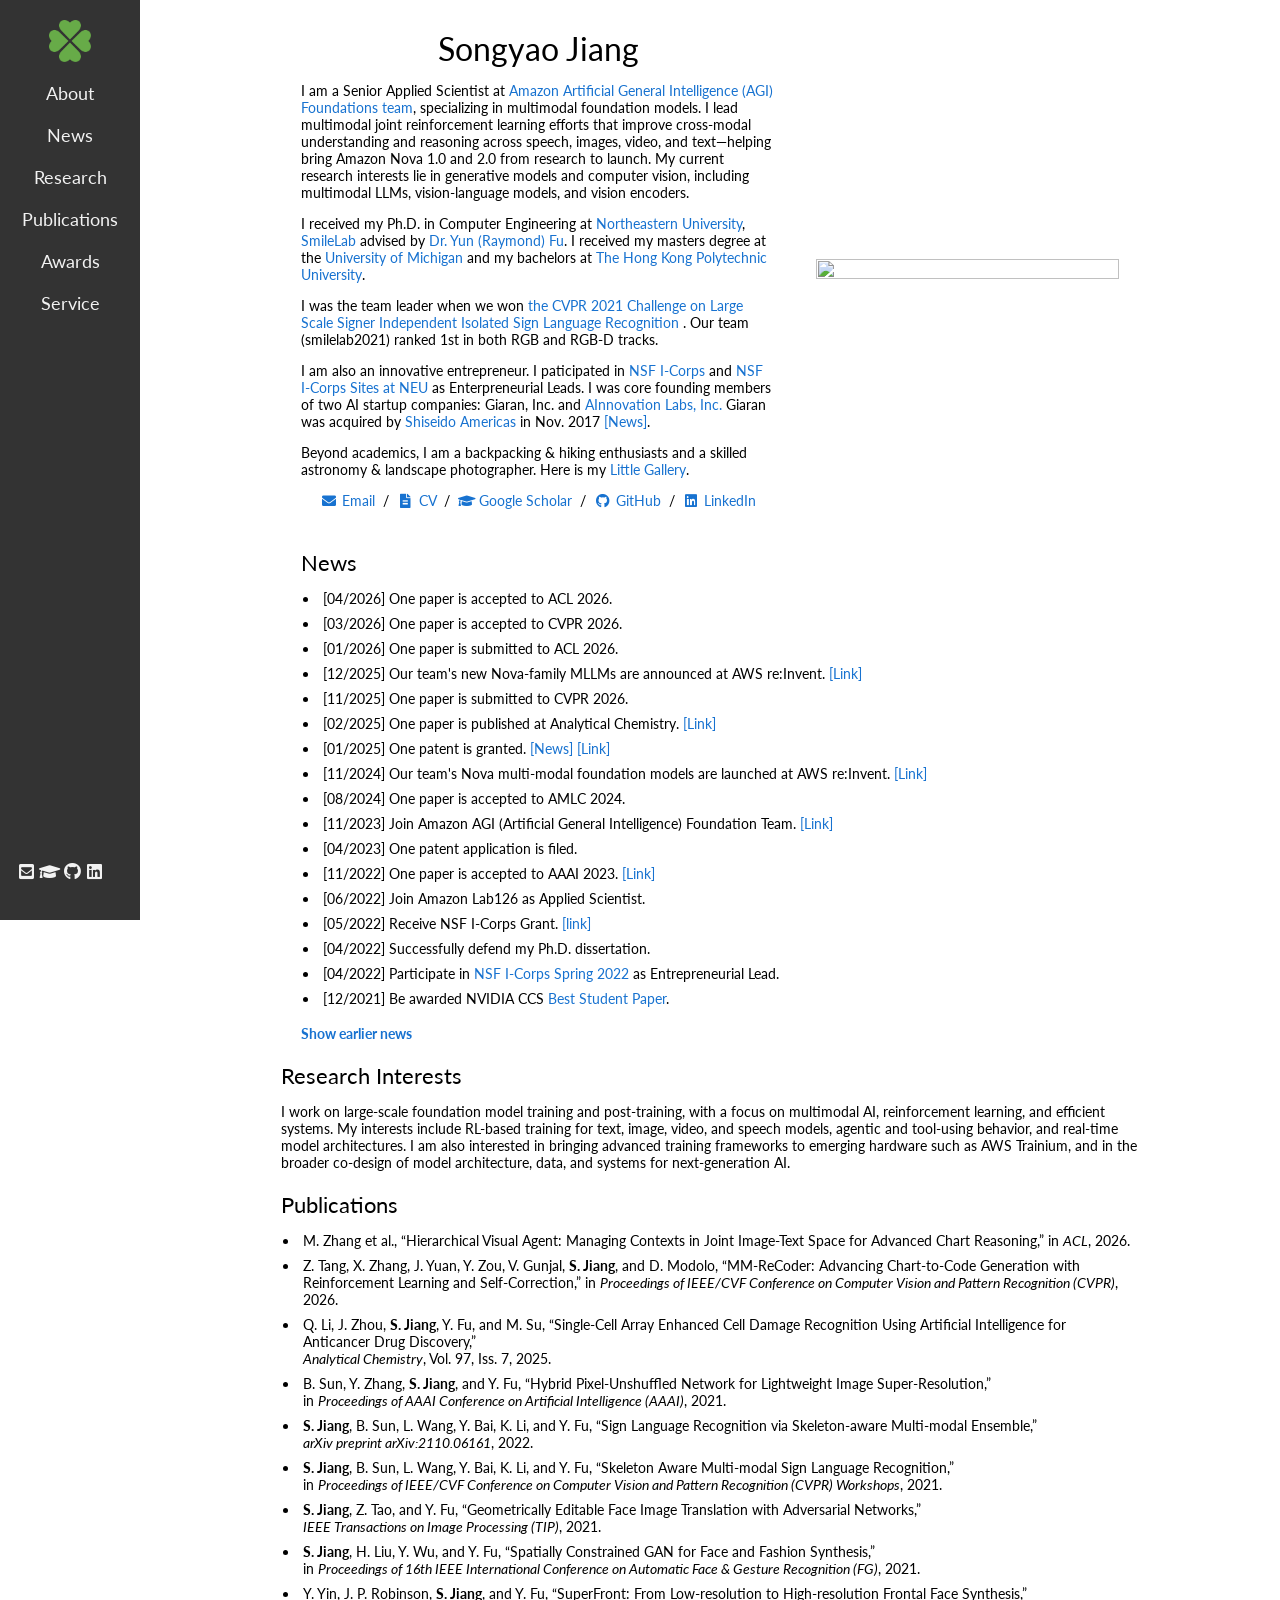
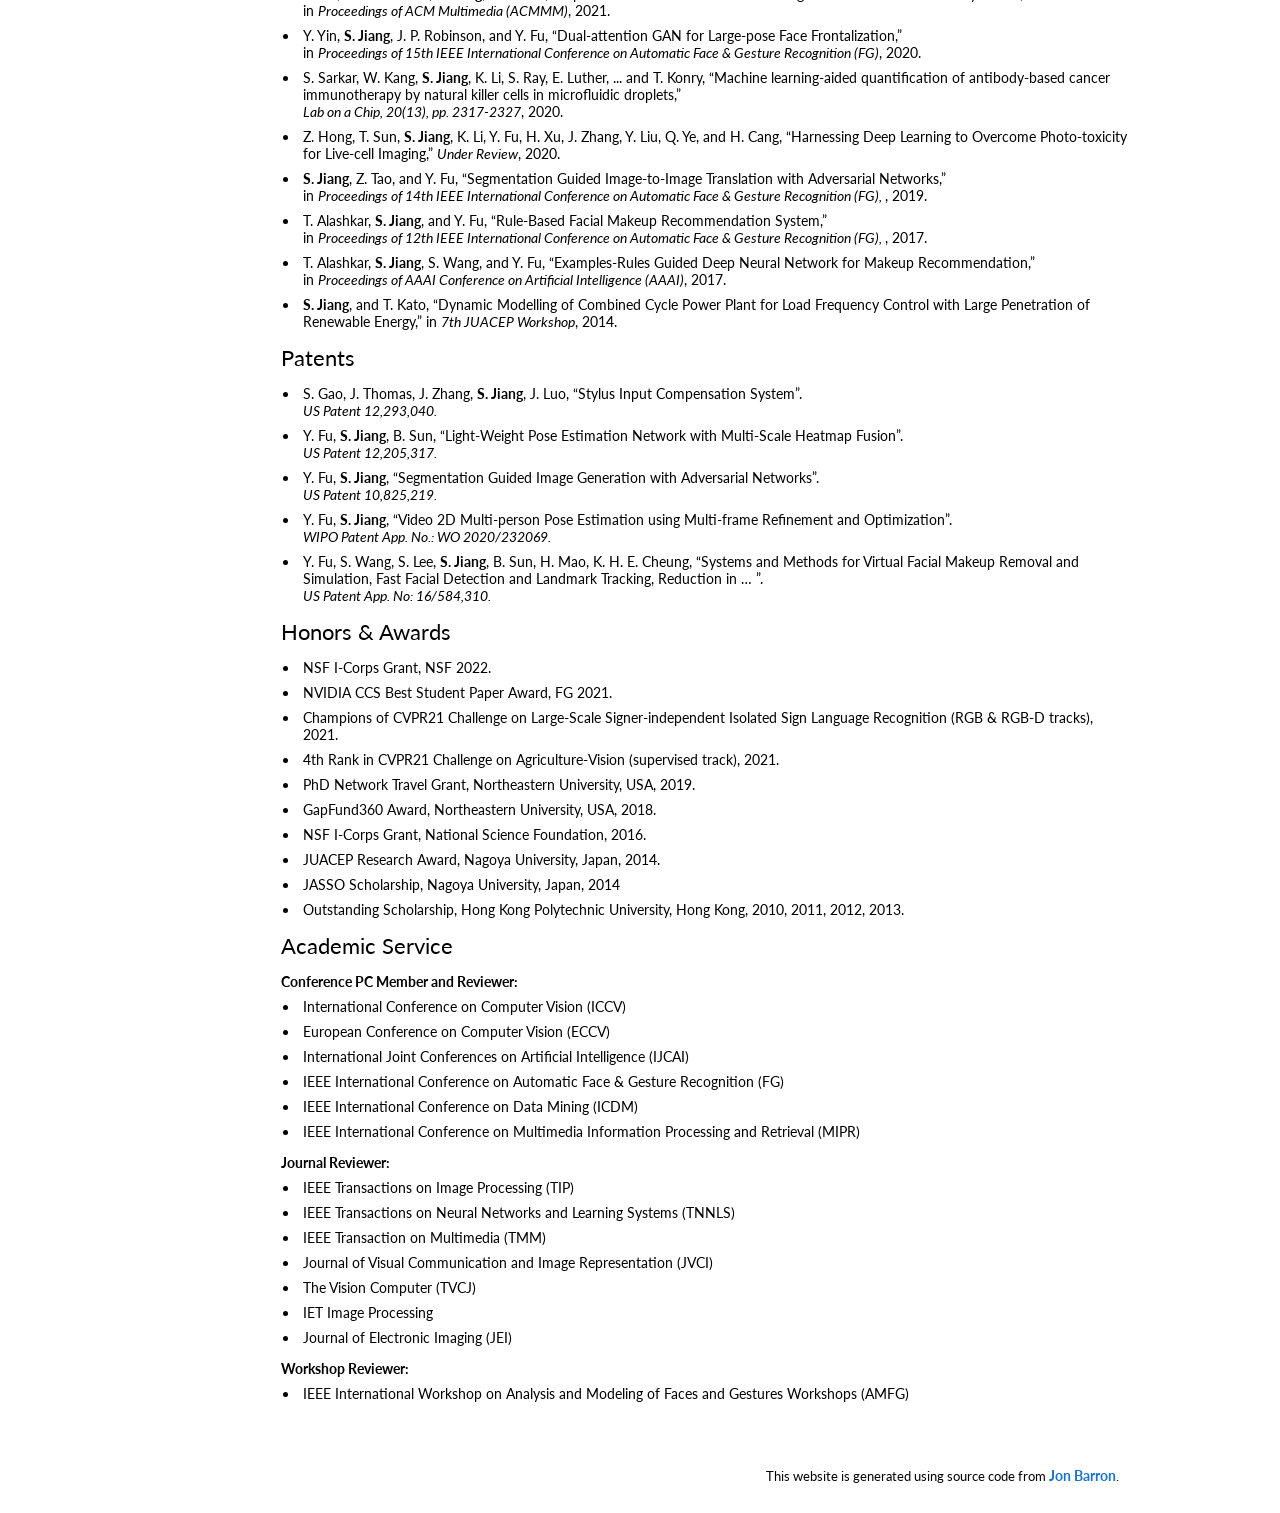
==== commit bd002d4f: "Update index.html" ====
--- a/index.html
+++ b/index.html
@@ -115,6 +115,7 @@
             <a class="anchor" id="news"></a>
             <heading>News</heading>
               <ul>
+                <li>[04/2026] One paper is accepted to ACL 2026. </li>
                 <li>[03/2026] One paper is accepted to CVPR 2026. </li>
                 <li>[01/2026] One paper is submitted to ACL 2026. </li>
                 <li>[12/2025] Our team's new Nova-family MLLMs are announced at AWS re:Invent. <a href="https://www.aboutamazon.com/news/aws/aws-re-invent-2025-ai-news-updates">[Link]</a></li>
@@ -499,7 +500,7 @@
           <a class="anchor" id="pub"></a>
           <heading>Publications</heading>
           <ul>
-            <li>M. Zhang et al., “Hierarchical Visual Agent: Managing Contexts in Joint Image-Text Space for Advanced Chart Reasoning,” <i>Under Review</i>, 2026.</li>
+            <li>M. Zhang et al., “Hierarchical Visual Agent: Managing Contexts in Joint Image-Text Space for Advanced Chart Reasoning,” in <i>ACL</i>, 2026.</li>
             <li>Z. Tang, X. Zhang, J. Yuan, Y. Zou, V. Gunjal, <strong>S. Jiang</strong>, and D. Modolo, “MM-ReCoder: Advancing Chart-to-Code Generation with Reinforcement
                 Learning and Self-Correction,” in <i>Proceedings of IEEE/CVF Conference on Computer Vision and Pattern Recognition (CVPR)</i>, 2026.</li>
             <li>Q. Li, J. Zhou, <strong>S. Jiang</strong>, Y. Fu, and M. Su, “Single-Cell Array Enhanced Cell Damage Recognition Using Artificial Intelligence for Anticancer Drug Discovery,”<br/>
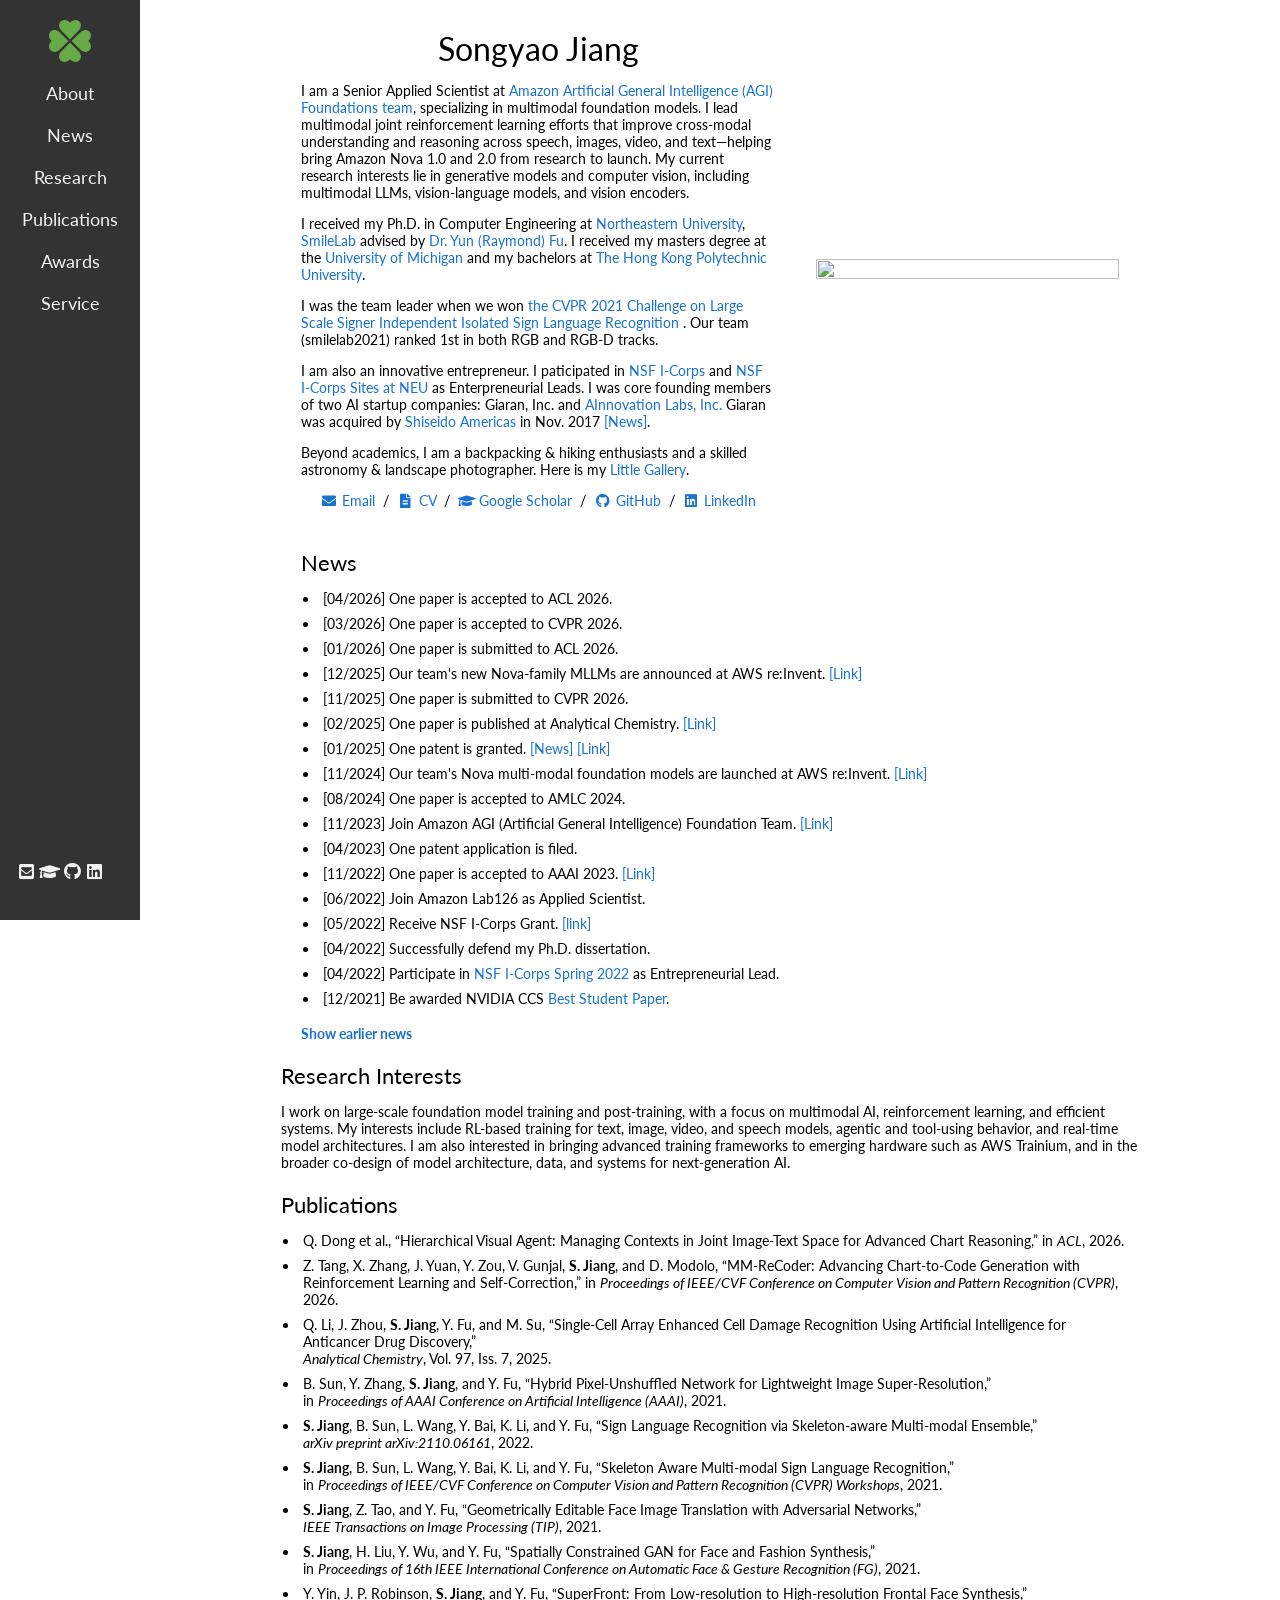
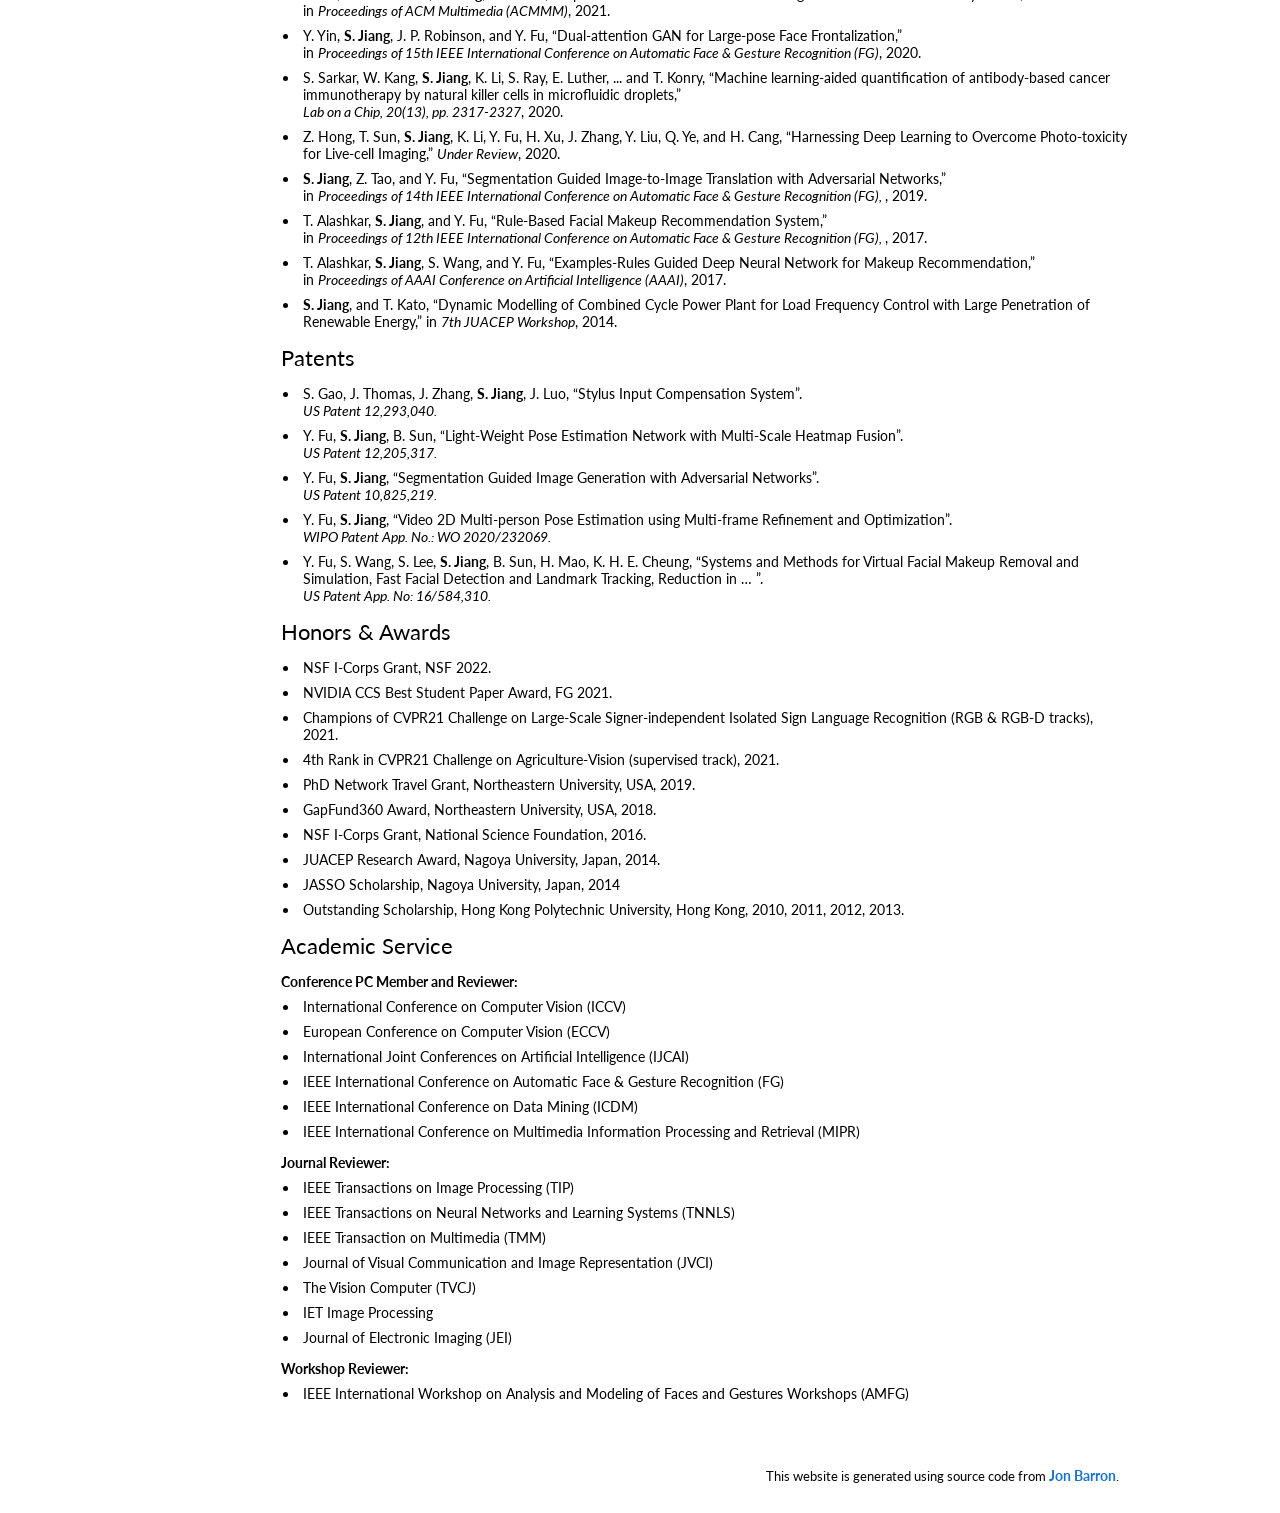
==== commit 1ddc3dd0: "Update index.html" ====
--- a/index.html
+++ b/index.html
@@ -500,7 +500,7 @@
           <a class="anchor" id="pub"></a>
           <heading>Publications</heading>
           <ul>
-            <li>M. Zhang et al., “Hierarchical Visual Agent: Managing Contexts in Joint Image-Text Space for Advanced Chart Reasoning,” in <i>ACL</i>, 2026.</li>
+            <li>Q. Dong et al., “Hierarchical Visual Agent: Managing Contexts in Joint Image-Text Space for Advanced Chart Reasoning,” in <i>ACL</i>, 2026.</li>
             <li>Z. Tang, X. Zhang, J. Yuan, Y. Zou, V. Gunjal, <strong>S. Jiang</strong>, and D. Modolo, “MM-ReCoder: Advancing Chart-to-Code Generation with Reinforcement
                 Learning and Self-Correction,” in <i>Proceedings of IEEE/CVF Conference on Computer Vision and Pattern Recognition (CVPR)</i>, 2026.</li>
             <li>Q. Li, J. Zhou, <strong>S. Jiang</strong>, Y. Fu, and M. Su, “Single-Cell Array Enhanced Cell Damage Recognition Using Artificial Intelligence for Anticancer Drug Discovery,”<br/>
